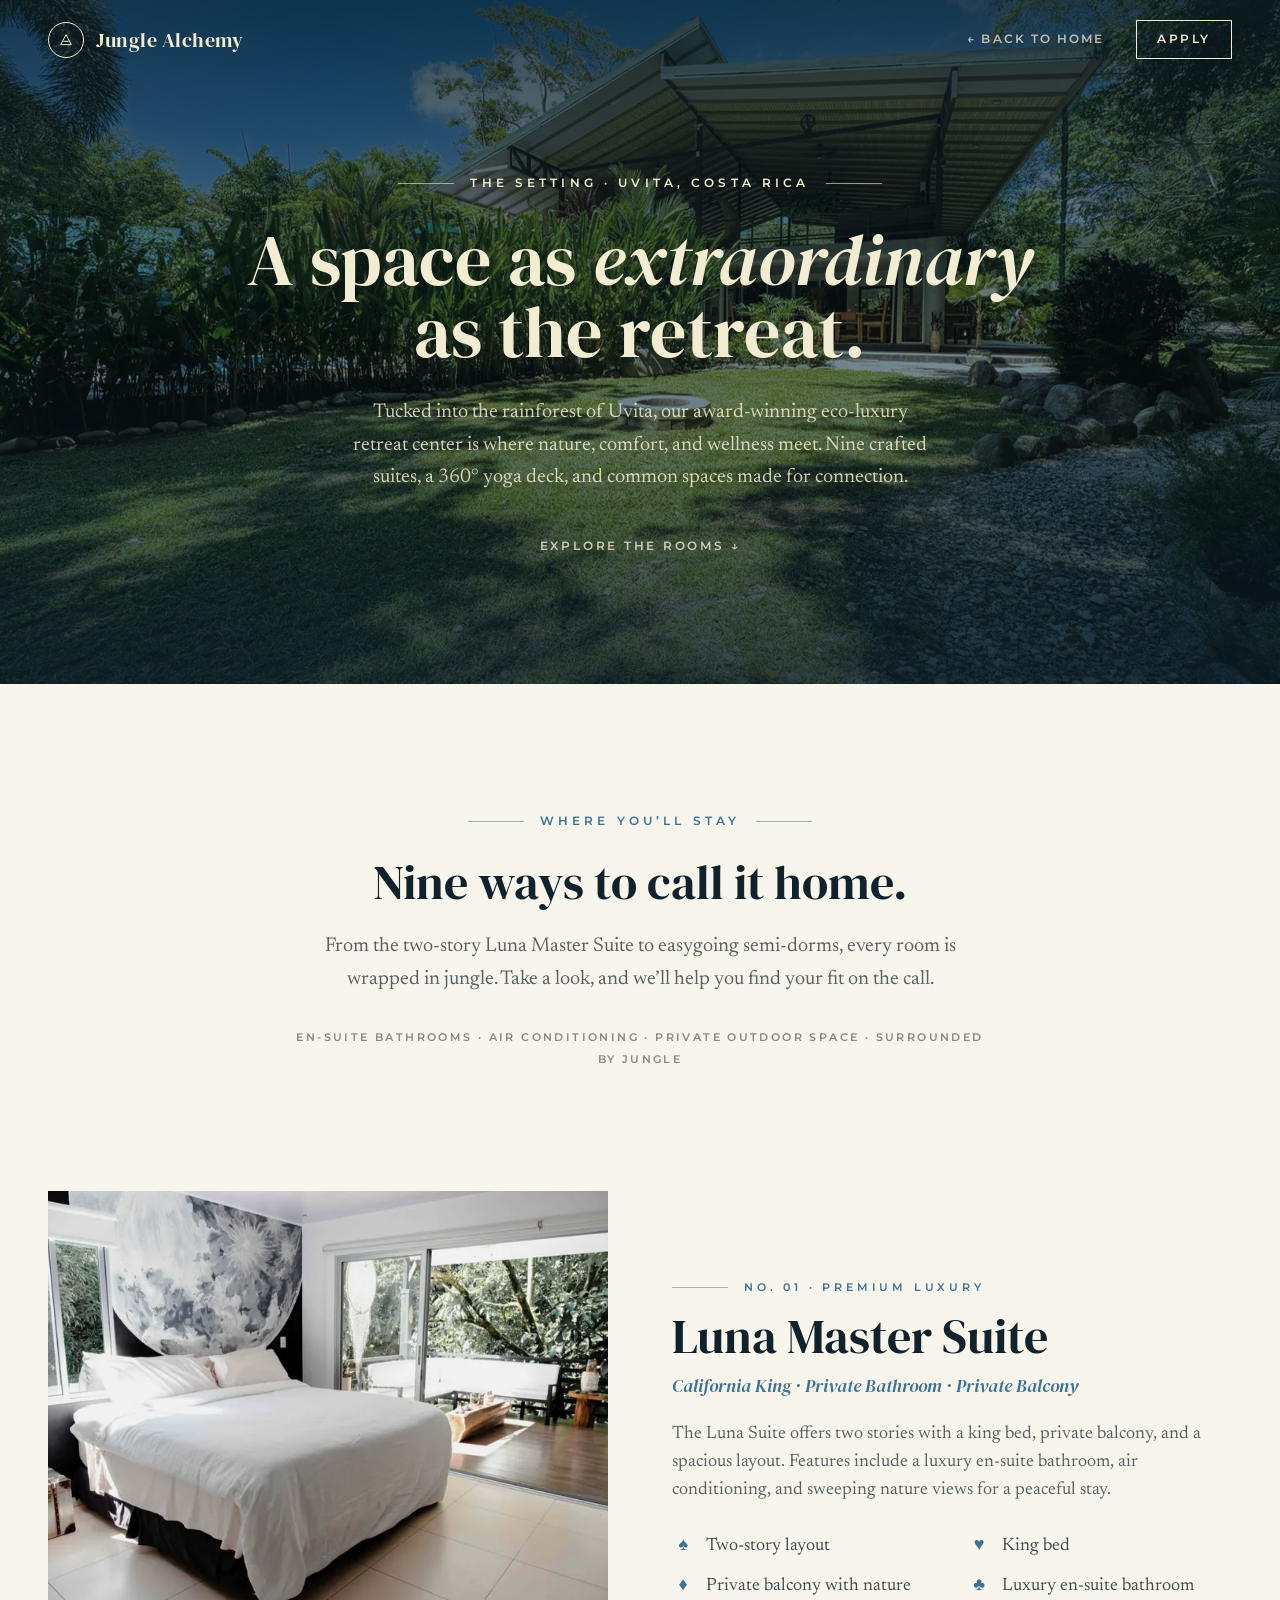
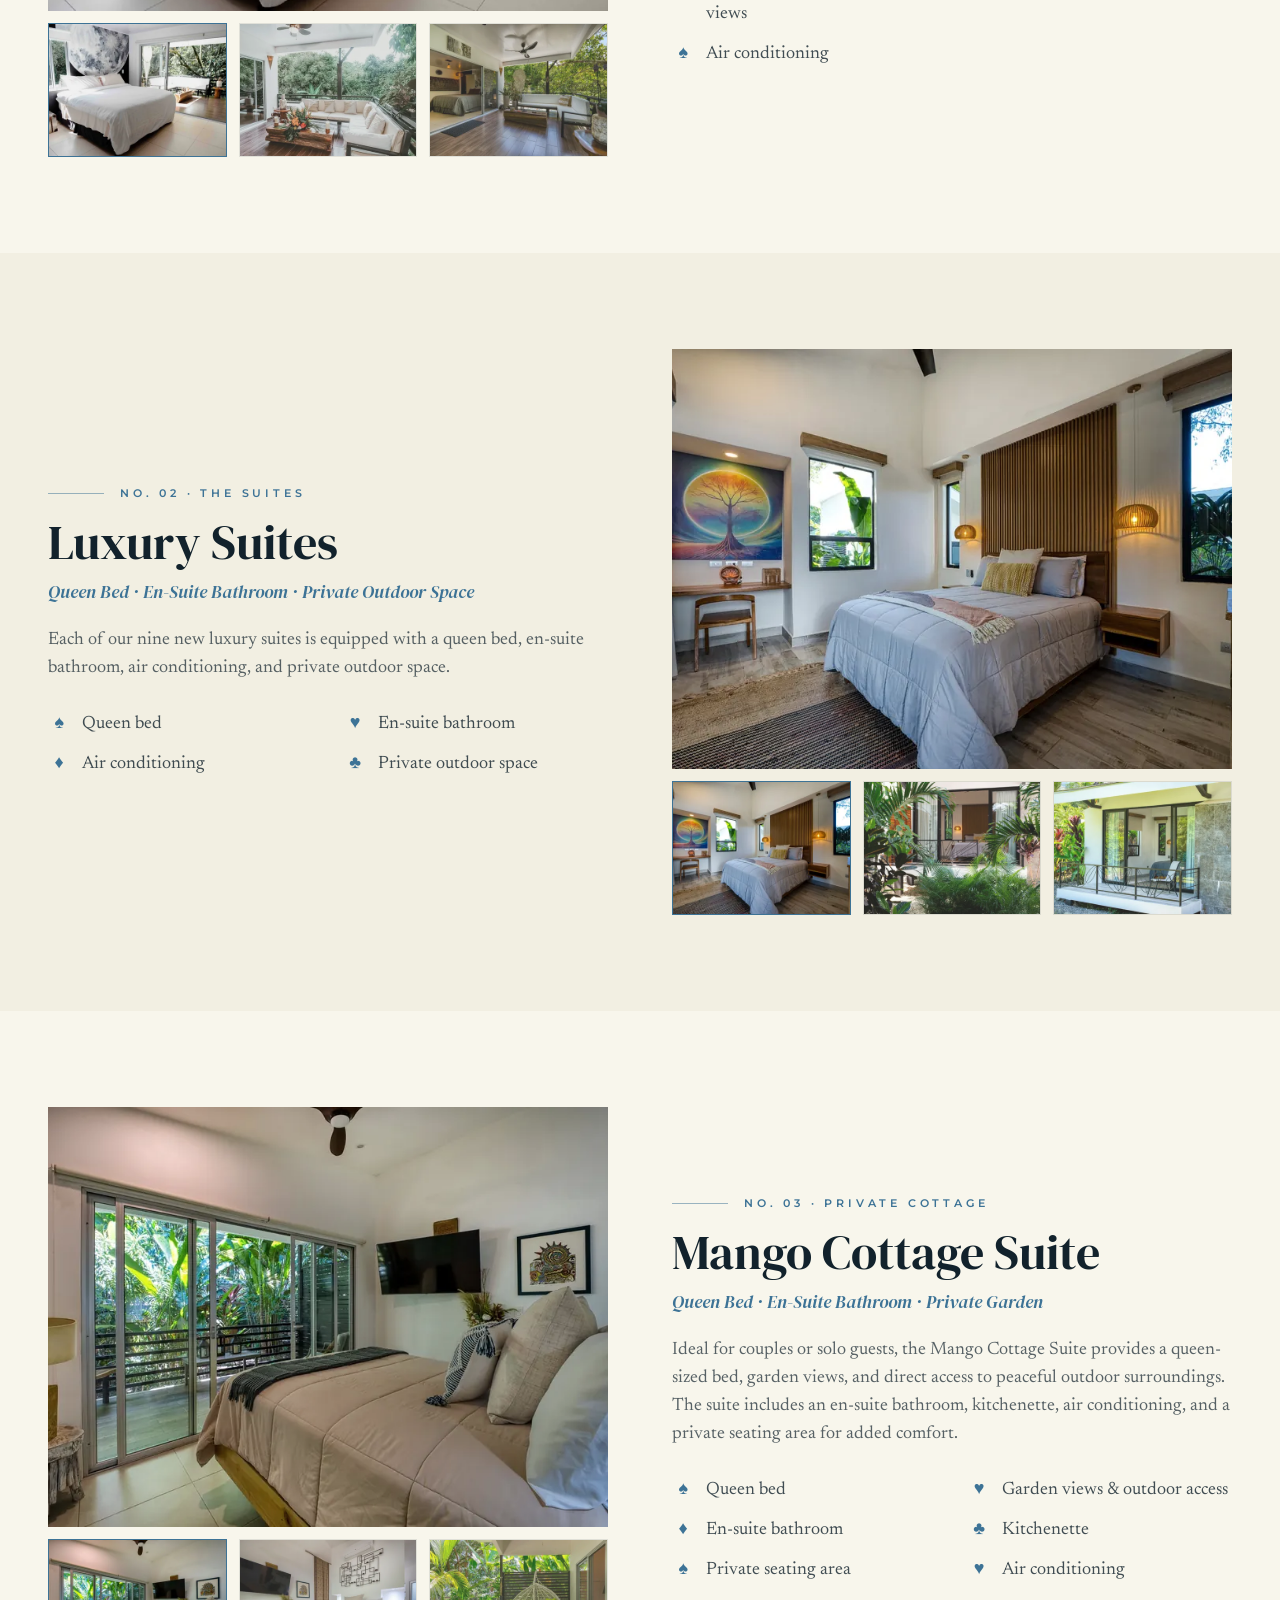
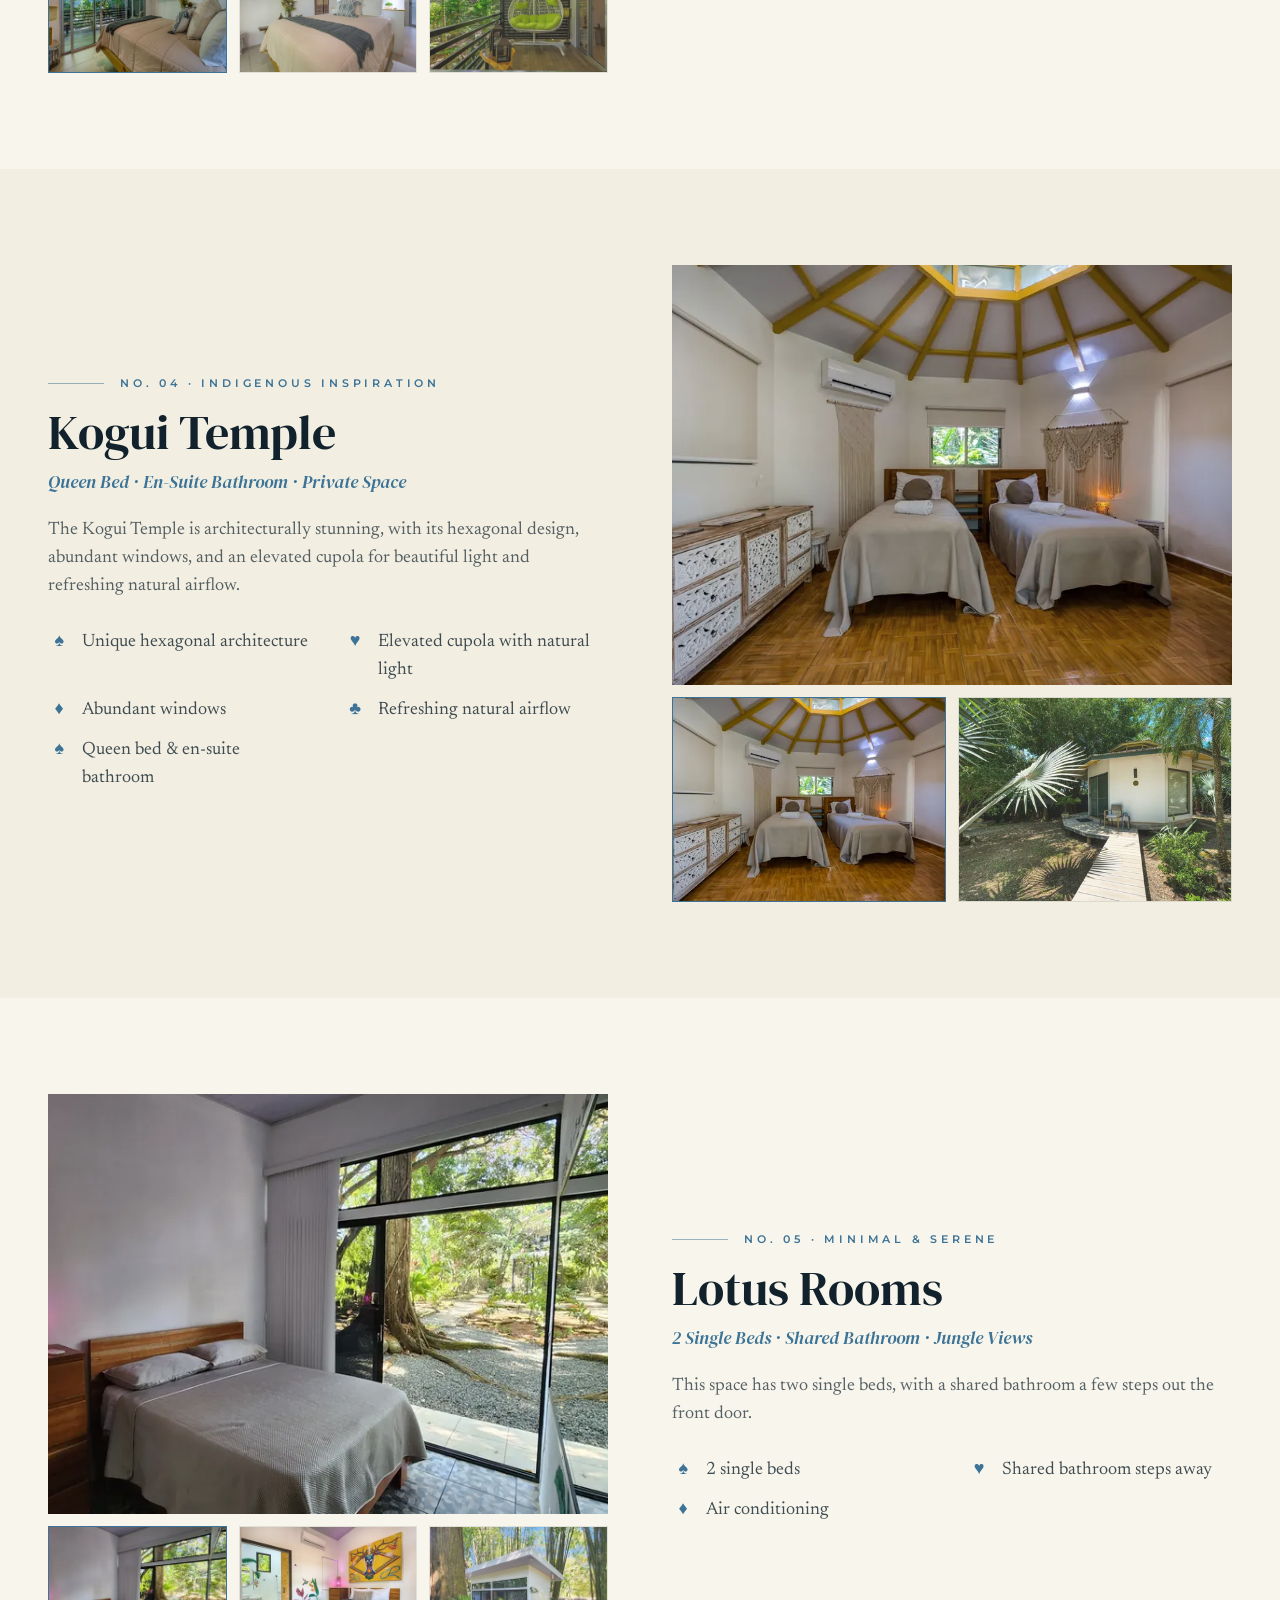
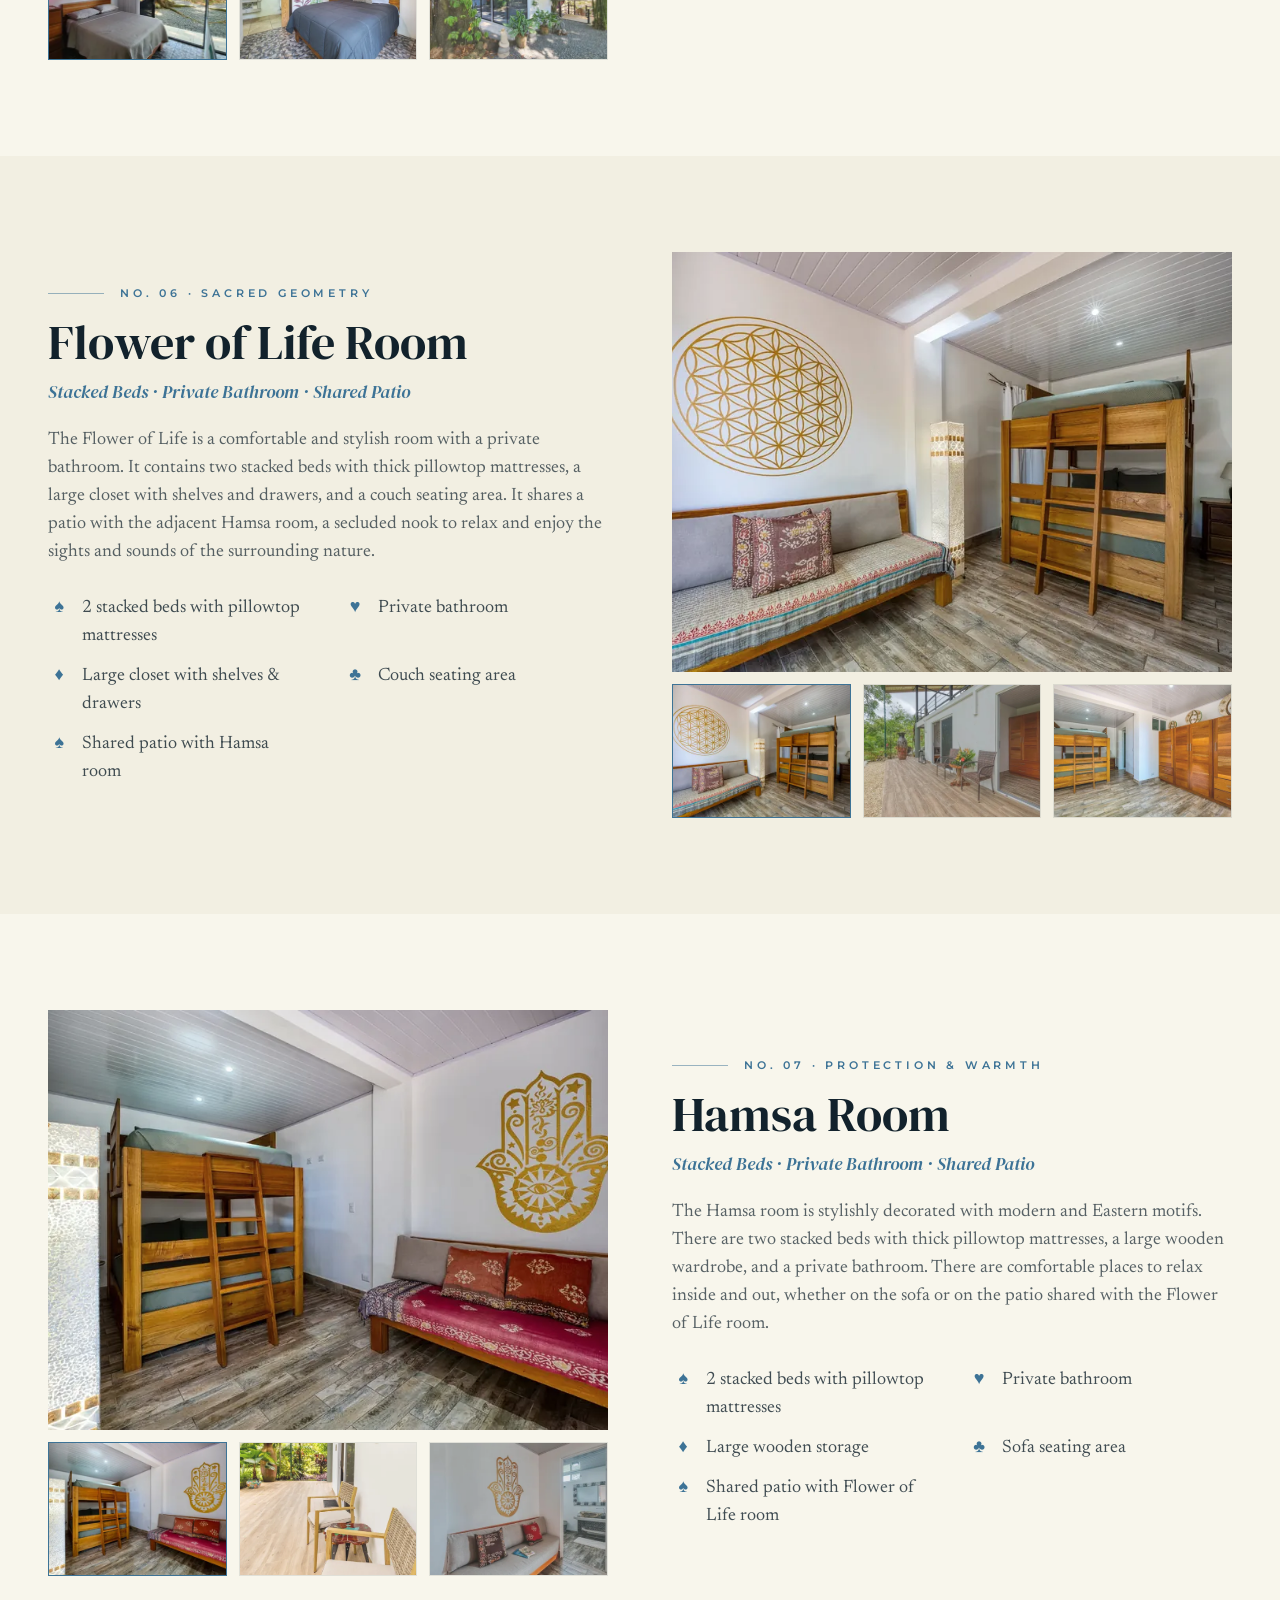
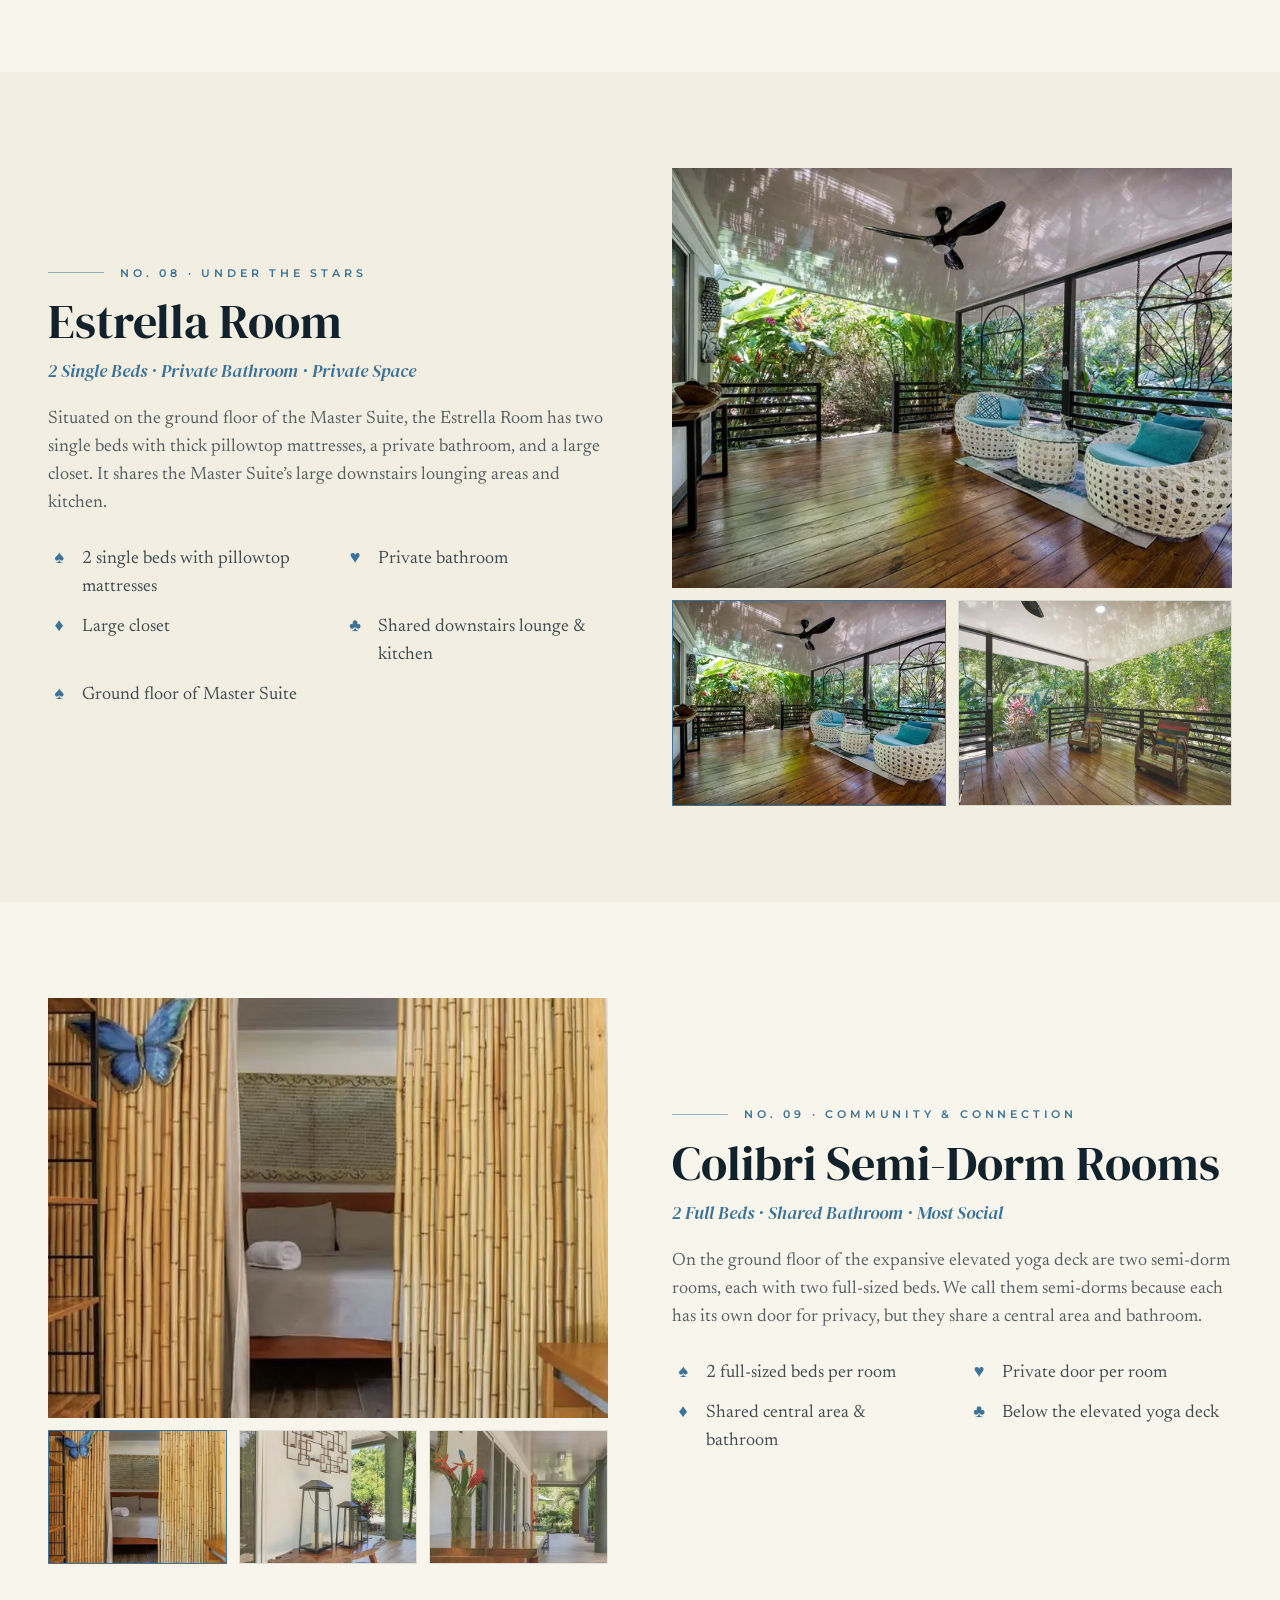
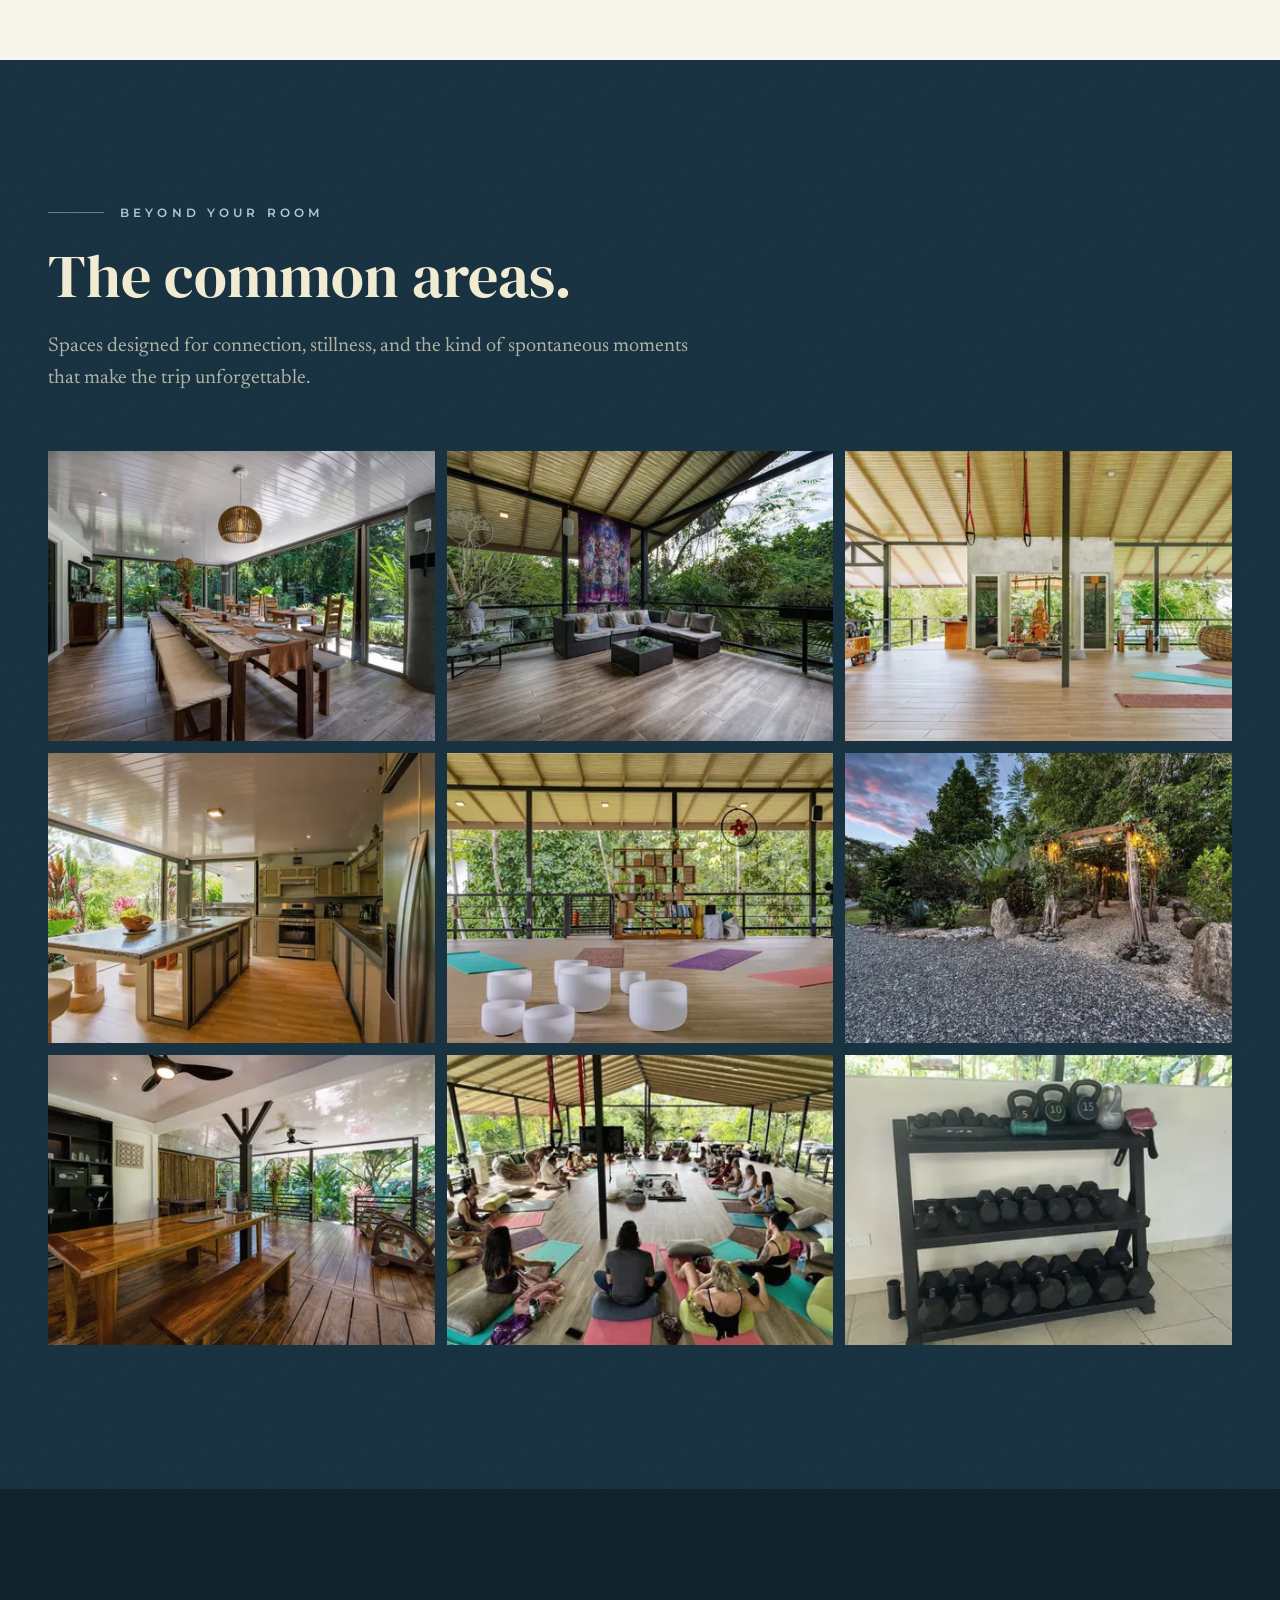
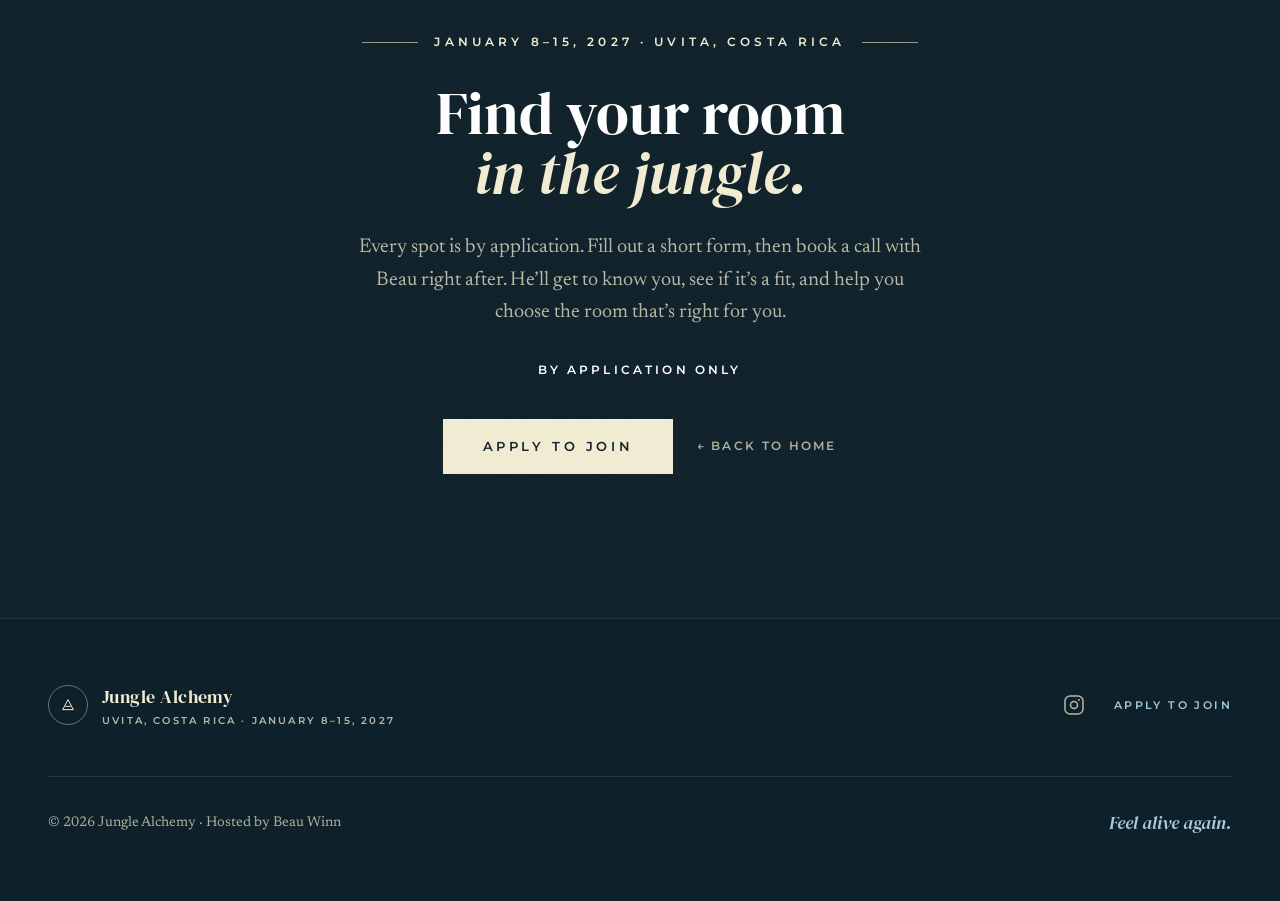
==== rooms.html @ 6dd6ba4b "Favicon: round with transparent surround; add SVG favicon Co-Authored-By: Claude Fable 5 <noreply@an" ====
<!DOCTYPE html>
<html lang="en">
<head>
  <meta charset="UTF-8" />
  <meta name="viewport" content="width=device-width, initial-scale=1.0" />
  <title>The Venue &amp; Rooms | Jungle Alchemy | Uvita, Costa Rica</title>
  <meta name="description" content="Nine eco-luxury suites and beautiful common spaces at Jungle Alchemy's private retreat center in Uvita, Costa Rica. Find your home in the jungle." />

  <!-- Social / link previews (iMessage, WhatsApp, Slack, X, Facebook) -->
  <meta property="og:type" content="website" />
  <meta property="og:site_name" content="Jungle Alchemy" />
  <meta property="og:title" content="The Rooms · Jungle Alchemy" />
  <meta property="og:description" content="Nine eco-luxury suites and beautiful common spaces at our private retreat center in Uvita, Costa Rica." />
  <meta property="og:url" content="https://junglealchemyretreats.com/rooms.html" />
  <meta property="og:image" content="https://junglealchemyretreats.com/images/og-card.jpg" />
  <meta property="og:image:width" content="1200" />
  <meta property="og:image:height" content="630" />
  <meta property="og:image:alt" content="Jungle Alchemy: Costa Rica Retreat for poker players and entrepreneurs in Uvita, Costa Rica" />
  <meta name="twitter:card" content="summary_large_image" />
  <meta name="twitter:title" content="The Rooms · Jungle Alchemy" />
  <meta name="twitter:description" content="Nine eco-luxury suites and beautiful common spaces at our private retreat center in Uvita, Costa Rica." />
  <meta name="twitter:image" content="https://junglealchemyretreats.com/images/og-card.jpg" />

  <link rel="preload" as="image" imagesrcset="images/opt/home-5-640.webp 640w, images/opt/home-5-960.webp 960w, images/opt/home-5-1280.webp 1280w" imagesizes="100vw" fetchpriority="high" />
  <!-- Favicons -->
  <link rel="icon" href="/favicon.ico" sizes="any" />
  <link rel="icon" type="image/svg+xml" href="/favicon.svg" />
  <link rel="icon" type="image/png" sizes="32x32" href="/favicon-32x32.png" />
  <link rel="icon" type="image/png" sizes="16x16" href="/favicon-16x16.png" />
  <link rel="apple-touch-icon" href="/apple-touch-icon.png" />

  <!-- FONTS — DM Serif Display + Newsreader + Montserrat -->
  <link rel="preconnect" href="https://fonts.googleapis.com" />
  <link rel="preconnect" href="https://fonts.gstatic.com" crossorigin />
  <link href="https://fonts.googleapis.com/css2?family=DM+Serif+Display:ital@0;1&family=Montserrat:wght@600&family=Newsreader:ital,wght@0,400;1,400&display=swap" rel="preload" as="style" onload="this.onload=null;this.rel='stylesheet'" />
  <noscript><link href="https://fonts.googleapis.com/css2?family=DM+Serif+Display:ital@0;1&family=Montserrat:wght@600&family=Newsreader:ital,wght@0,400;1,400&display=swap" rel="stylesheet" /></noscript>

  <link rel="stylesheet" href="styles.css?v=20260816c" />

  <style>
    :root { scroll-behavior: smooth; }
    @media (prefers-reduced-motion: reduce) { :root { scroll-behavior: auto; } }
    body { background-color: #F8F6EC; color: #12222C; font-optical-sizing: auto; }

    .eyebrow { font-family: 'Montserrat', sans-serif; font-size: .76rem; font-weight: 600; text-transform: uppercase; letter-spacing: .34em; }
    .rule { display: inline-block; width: 3.5rem; height: 1px; vertical-align: middle; }
    .suit { flex: none; width: 1.4rem; text-align: center; font-family: 'Newsreader', Georgia, serif; line-height: inherit; }

    .btn-luxe { font-family: 'Montserrat', sans-serif; font-size: .8rem; font-weight: 600; text-transform: uppercase; letter-spacing: .28em; padding: 1.05rem 2.4rem; border: 1px solid; transition: background-color .35s ease, color .35s ease, border-color .35s ease; }
    .btn-cream { border-color: rgba(241,236,210,.85); color: #F1ECD2; }
    .btn-cream:hover { background-color: #F1ECD2; color: #12222C; }
    .btn-ink { border-color: rgba(18,34,44,.75); color: #12222C; }
    .btn-ink:hover { background-color: #12222C; color: #F8F6EC; }
    .btn-solid { background-color: #F1ECD2; border-color: #F1ECD2; color: #12222C; }
    .btn-solid:hover { background-color: transparent; color: #F1ECD2; }

    .grade img { filter: saturate(.88); }

    .reveal { opacity: 0; transform: translateY(18px); transition: opacity 1s ease, transform 1s ease; }
    .reveal.in { opacity: 1; transform: none; }
    @media (prefers-reduced-motion: reduce) { .reveal { opacity:1 !important; transform:none !important; transition:none; } }

    .grain::after { content:""; position:absolute; inset:0; pointer-events:none; opacity:.035; background-image:url("data:image/svg+xml,%3Csvg xmlns='http://www.w3.org/2000/svg' width='160' height='160'%3E%3Cfilter id='n'%3E%3CfeTurbulence type='fractalNoise' baseFrequency='0.8' numOctaves='3'/%3E%3C/filter%3E%3Crect width='100%25' height='100%25' filter='url(%23n)'/%3E%3C/svg%3E"); }

    /* Gallery thumbnails — hairline border, azure when active */
    .thumb { border: 1px solid rgba(18,34,44,.12); opacity: .85; transition: border-color .25s ease, opacity .25s ease; }
    .thumb.is-active { border-color: #3D7396; opacity: 1; }
    .thumb:hover { opacity: 1; }

    /* Small screens: tighter label tracking, shorter flanking rules */
    @media (max-width: 639px) { .eyebrow { letter-spacing: .24em; } .rule { width: 1.75rem; } .rule.sm-hide { display: none; } }

    /* Nav — cream over the hero, ink once scrolled */
    #nav { --nav-fg: #F1ECD2; --nav-fg-dim: rgba(241,236,210,.75); }
    #nav.scrolled { --nav-fg: #12222C; --nav-fg-dim: rgba(18,34,44,.72); background-color: rgba(248,246,236,.92); backdrop-filter: blur(10px); border-bottom: 1px solid rgba(18,34,44,.08); }
    .nav-fg { color: var(--nav-fg); }
    .nav-link { color: var(--nav-fg-dim); transition: color .25s ease; }
    .nav-link:hover { color: var(--nav-fg); }
    .nav-cta { border: 1px solid var(--nav-fg); color: var(--nav-fg); transition: background-color .3s ease, color .3s ease; }
    #nav:not(.scrolled) .nav-cta:hover { background-color: #F1ECD2; color: #12222C; }
    #nav.scrolled .nav-cta:hover { background-color: #12222C; color: #F8F6EC; }
  </style>
</head>

<body class="font-serif antialiased selection:bg-sky/50 selection:text-ink">

  <!-- ============================================================ NAV ============================================================ -->
  <header id="nav" class="fixed top-0 inset-x-0 z-50 transition-all duration-300">
    <nav class="mx-auto max-w-7xl px-5 sm:px-8 lg:px-12">
      <div class="flex items-center justify-between py-5">
        <a href="index.html" class="flex items-center gap-3 group" aria-label="Jungle Alchemy home">
          <span class="nav-fg grid place-items-center h-9 w-9 rounded-full border border-current">
            <svg class="h-4 w-4" viewBox="0 0 24 24" fill="none" stroke="currentColor" stroke-width="1.5"><path d="M12 4 L20 19 H4 Z"/><path d="M8 14 H16"/></svg>
          </span>
          <span class="nav-fg font-display text-xl tracking-wide">Jungle Alchemy</span>
        </a>

        <div class="flex items-center gap-6 sm:gap-8">
          <a href="index.html" class="nav-link eyebrow !tracking-[.18em] !text-[.72rem]">&larr; Back to Home</a>
          <a href="https://tally.so/r/aQJJN2" target="_blank" rel="noopener noreferrer" class="nav-cta hidden sm:inline-block eyebrow !tracking-[.22em] !text-[.72rem] px-5 py-2.5">
            Apply
          </a>
        </div>
      </div>
    </nav>
  </header>

  <main>

  <!-- ============================================================ HERO ============================================================ -->
  <section class="relative min-h-[76svh] flex items-center justify-center overflow-hidden bg-deep2 grade">
    <div class="absolute inset-0">
      <img fetchpriority="high" decoding="async" src="images/opt/home-5-960.jpg" srcset="images/opt/home-5-640.webp 640w, images/opt/home-5-960.webp 960w, images/opt/home-5-1280.webp 1280w" sizes="100vw" width="2000" height="1332" alt="The eco-luxury retreat center surrounded by jungle in Uvita, Costa Rica" class="h-full w-full object-cover" onerror="this.style.display='none'" />
    </div>
    <div class="absolute inset-0 bg-[#2A5A74] mix-blend-multiply opacity-45"></div>
    <div class="absolute inset-0 bg-gradient-to-b from-deep2/70 via-deep2/25 to-deep2/75"></div>

    <div class="relative z-10 mx-auto max-w-4xl px-5 sm:px-8 w-full pt-28 pb-16 text-center">
      <p class="reveal in flex items-center justify-center gap-4">
        <span class="rule bg-cream/60"></span>
        <span class="eyebrow text-cream">The Setting &middot; Uvita, Costa Rica</span>
        <span class="rule bg-cream/60"></span>
      </p>
      <h1 class="mt-8 font-display text-cream leading-[1.08] text-5xl sm:text-6xl lg:text-7xl drop-shadow-[0_2px_28px_rgba(14,32,41,.45)]">
        A space as <span class="italic">extraordinary</span><br class="hidden sm:block"/> as the retreat.
      </h1>
      <p class="mt-7 mx-auto max-w-xl text-xl leading-relaxed text-cream/85">
        Tucked into the rainforest of Uvita, our award-winning eco-luxury retreat center is where
        nature, comfort, and wellness meet. Nine crafted suites, a 360&deg; yoga deck, and common
        spaces made for connection.
      </p>
      <div class="mt-10">
        <a href="#rooms" class="eyebrow !tracking-[.24em] !text-[.72rem] text-cream/80 hover:text-cream transition-colors">Explore the Rooms &darr;</a>
      </div>
    </div>
  </section>

  <!-- ============================================================ INTRO ============================================================ -->
  <section id="rooms" class="relative bg-ivory pt-20 sm:pt-28 lg:pt-32 pb-6">
    <div class="mx-auto max-w-3xl px-5 sm:px-8 text-center">
      <p class="reveal flex items-center justify-center gap-4">
        <span class="rule bg-azure/50"></span>
        <span class="eyebrow text-azure">Where You&rsquo;ll Stay</span>
        <span class="rule bg-azure/50"></span>
      </p>
      <h2 class="reveal mt-7 font-display text-4xl sm:text-5xl leading-[1.08]" style="transition-delay:.1s">Nine ways to call it home.</h2>
      <p class="reveal mt-6 text-xl text-ink/70 leading-relaxed" style="transition-delay:.2s">
        From the two-story Luna Master Suite to easygoing semi-dorms, every room is wrapped in jungle.
        Take a look, and we&rsquo;ll help you find your fit on the call.
      </p>
      <p class="reveal mt-8 eyebrow !text-[.68rem] !tracking-[.22em] text-ink/50 leading-loose" style="transition-delay:.3s">
        En-suite bathrooms &middot; Air conditioning &middot; Private outdoor space &middot; Surrounded by jungle
      </p>
    </div>
  </section>

  <!-- ============================================================ ROOMS ============================================================ -->

  <!-- 1 · LUNA MASTER SUITE — image left -->
  <section class="relative bg-ivory py-12 sm:py-16 lg:py-24">
    <div class="mx-auto max-w-7xl px-5 sm:px-8 lg:px-12 grid lg:grid-cols-2 gap-8 lg:gap-16 items-center">
      <div class="reveal" data-gallery>
        <div class="relative overflow-hidden bg-deep grade aspect-[4/3]">
          <img loading="lazy" decoding="async" data-main class="h-full w-full object-cover transition-opacity duration-300" src="images/opt/lm2-800.jpg" srcset="images/opt/lm2-480.webp 480w, images/opt/lm2-800.webp 800w, images/opt/lm2-1200.webp 1200w" sizes="(min-width: 1024px) 50vw, 100vw" width="2200" height="1466" alt="Luna Master Suite" />
        </div>
        <div class="mt-3 flex gap-3">
          <button class="thumb is-active flex-1 aspect-[4/3] overflow-hidden" data-src="images/opt/lm2-800.jpg" data-srcset="images/opt/lm2-480.webp 480w, images/opt/lm2-800.webp 800w, images/opt/lm2-1200.webp 1200w" aria-label="Photo 1"><img decoding="async" class="h-full w-full object-cover" src="images/opt/lm2-480.webp" width="2200" height="1466" alt="" loading="lazy" /></button>
          <button class="thumb flex-1 aspect-[4/3] overflow-hidden" data-src="images/opt/lm1-800.jpg" data-srcset="images/opt/lm1-480.webp 480w, images/opt/lm1-800.webp 800w, images/opt/lm1-1200.webp 1200w" aria-label="Photo 2"><img decoding="async" class="h-full w-full object-cover" src="images/opt/lm1-480.webp" width="2200" height="1466" alt="" loading="lazy" /></button>
          <button class="thumb flex-1 aspect-[4/3] overflow-hidden" data-src="images/opt/lm3-800.jpg" data-srcset="images/opt/lm3-480.webp 480w, images/opt/lm3-800.webp 800w, images/opt/lm3-1200.webp 1200w" aria-label="Photo 3"><img decoding="async" class="h-full w-full object-cover" src="images/opt/lm3-480.webp" width="2200" height="1466" alt="" loading="lazy" /></button>
        </div>
      </div>
      <div class="reveal">
        <p class="flex items-center gap-4"><span class="rule bg-azure/50"></span><span class="eyebrow !text-[.7rem] text-azure">No. 01 &middot; Premium Luxury</span></p>
        <h3 class="mt-4 font-display text-3xl sm:text-5xl leading-[1.05]">Luna Master Suite</h3>
        <p class="mt-3 font-display italic text-lg text-azure">California King &middot; Private Bathroom &middot; Private Balcony</p>
        <p class="mt-4 sm:mt-5 text-base sm:text-lg text-ink/70 leading-relaxed">The Luna Suite offers two stories with a king bed, private balcony, and a spacious layout. Features include a luxury en-suite bathroom, air conditioning, and sweeping nature views for a peaceful stay.</p>
        <ul class="mt-7 grid sm:grid-cols-2 gap-x-8 gap-y-3 text-ink/80 text-lg">
          <li class="flex items-baseline gap-3"><span class="suit text-azure">&#9824;</span>Two-story layout</li>
          <li class="flex items-baseline gap-3"><span class="suit text-azure">&#9829;</span>King bed</li>
          <li class="flex items-baseline gap-3"><span class="suit text-azure">&#9830;</span>Private balcony with nature views</li>
          <li class="flex items-baseline gap-3"><span class="suit text-azure">&#9827;</span>Luxury en-suite bathroom</li>
          <li class="flex items-baseline gap-3"><span class="suit text-azure">&#9824;</span>Air conditioning</li>
        </ul>
      </div>
    </div>
  </section>

  <!-- 2 · LUXURY SUITES — image right -->
  <section class="relative bg-sand/40 py-12 sm:py-16 lg:py-24">
    <div class="mx-auto max-w-7xl px-5 sm:px-8 lg:px-12 grid lg:grid-cols-2 gap-8 lg:gap-16 items-center">
      <div class="reveal order-2 lg:order-1">
        <p class="flex items-center gap-4"><span class="rule bg-azure/50"></span><span class="eyebrow !text-[.7rem] text-azure">No. 02 &middot; The Suites</span></p>
        <h3 class="mt-4 font-display text-3xl sm:text-5xl leading-[1.05]">Luxury Suites</h3>
        <p class="mt-3 font-display italic text-lg text-azure">Queen Bed &middot; En-Suite Bathroom &middot; Private Outdoor Space</p>
        <p class="mt-4 sm:mt-5 text-base sm:text-lg text-ink/70 leading-relaxed">Each of our nine new luxury suites is equipped with a queen bed, en-suite bathroom, air conditioning, and private outdoor space.</p>
        <ul class="mt-7 grid sm:grid-cols-2 gap-x-8 gap-y-3 text-ink/80 text-lg">
          <li class="flex items-baseline gap-3"><span class="suit text-azure">&#9824;</span>Queen bed</li>
          <li class="flex items-baseline gap-3"><span class="suit text-azure">&#9829;</span>En-suite bathroom</li>
          <li class="flex items-baseline gap-3"><span class="suit text-azure">&#9830;</span>Air conditioning</li>
          <li class="flex items-baseline gap-3"><span class="suit text-azure">&#9827;</span>Private outdoor space</li>
        </ul>
      </div>
      <div class="reveal order-1 lg:order-2" data-gallery>
        <div class="relative overflow-hidden bg-deep grade aspect-[4/3]">
          <img loading="lazy" decoding="async" data-main class="h-full w-full object-cover transition-opacity duration-300" src="images/opt/luxury-queen-suites-queen-bed-private-bathroom-deck-synergy-31-800.jpg" srcset="images/opt/luxury-queen-suites-queen-bed-private-bathroom-deck-synergy-31-480.webp 480w, images/opt/luxury-queen-suites-queen-bed-private-bathroom-deck-synergy-31-800.webp 800w, images/opt/luxury-queen-suites-queen-bed-private-bathroom-deck-synergy-31-1200.webp 1200w" sizes="(min-width: 1024px) 50vw, 100vw" width="2200" height="1466" alt="Luxury Suites" />
        </div>
        <div class="mt-3 flex gap-3">
          <button class="thumb is-active flex-1 aspect-[4/3] overflow-hidden" data-src="images/opt/luxury-queen-suites-queen-bed-private-bathroom-deck-synergy-31-800.jpg" data-srcset="images/opt/luxury-queen-suites-queen-bed-private-bathroom-deck-synergy-31-480.webp 480w, images/opt/luxury-queen-suites-queen-bed-private-bathroom-deck-synergy-31-800.webp 800w, images/opt/luxury-queen-suites-queen-bed-private-bathroom-deck-synergy-31-1200.webp 1200w" aria-label="Photo 1"><img decoding="async" class="h-full w-full object-cover" src="images/opt/luxury-queen-suites-queen-bed-private-bathroom-deck-synergy-31-480.webp" width="2200" height="1466" alt="" loading="lazy" /></button>
          <button class="thumb flex-1 aspect-[4/3] overflow-hidden" data-src="images/opt/the-village-surrounded-by-9-luxury-queen-suites-18-800.jpg" data-srcset="images/opt/the-village-surrounded-by-9-luxury-queen-suites-18-480.webp 480w, images/opt/the-village-surrounded-by-9-luxury-queen-suites-18-800.webp 800w, images/opt/the-village-surrounded-by-9-luxury-queen-suites-18-1200.webp 1200w" aria-label="Photo 2"><img decoding="async" class="h-full w-full object-cover" src="images/opt/the-village-surrounded-by-9-luxury-queen-suites-18-480.webp" width="2200" height="1466" alt="" loading="lazy" /></button>
          <button class="thumb flex-1 aspect-[4/3] overflow-hidden" data-src="images/opt/4-800.jpg" data-srcset="images/opt/4-480.webp 480w, images/opt/4-800.webp 800w, images/opt/4-1200.webp 1200w" aria-label="Photo 3"><img decoding="async" class="h-full w-full object-cover" src="images/opt/4-480.webp" width="2200" height="1466" alt="" loading="lazy" /></button>
        </div>
      </div>
    </div>
  </section>

  <!-- 3 · MANGO COTTAGE SUITE — image left -->
  <section class="relative bg-ivory py-12 sm:py-16 lg:py-24">
    <div class="mx-auto max-w-7xl px-5 sm:px-8 lg:px-12 grid lg:grid-cols-2 gap-8 lg:gap-16 items-center">
      <div class="reveal" data-gallery>
        <div class="relative overflow-hidden bg-deep grade aspect-[4/3]">
          <img loading="lazy" decoding="async" data-main class="h-full w-full object-cover transition-opacity duration-300" src="images/opt/mango-1-800.jpg" srcset="images/opt/mango-1-480.webp 480w, images/opt/mango-1-800.webp 800w, images/opt/mango-1-1200.webp 1200w" sizes="(min-width: 1024px) 50vw, 100vw" width="2200" height="1466" alt="Mango Cottage Suite" />
        </div>
        <div class="mt-3 flex gap-3">
          <button class="thumb is-active flex-1 aspect-[4/3] overflow-hidden" data-src="images/opt/mango-1-800.jpg" data-srcset="images/opt/mango-1-480.webp 480w, images/opt/mango-1-800.webp 800w, images/opt/mango-1-1200.webp 1200w" aria-label="Photo 1"><img decoding="async" class="h-full w-full object-cover" src="images/opt/mango-1-480.webp" width="2200" height="1466" alt="" loading="lazy" /></button>
          <button class="thumb flex-1 aspect-[4/3] overflow-hidden" data-src="images/opt/mango-2-800.jpg" data-srcset="images/opt/mango-2-480.webp 480w, images/opt/mango-2-800.webp 800w, images/opt/mango-2-1200.webp 1200w" aria-label="Photo 2"><img decoding="async" class="h-full w-full object-cover" src="images/opt/mango-2-480.webp" width="2200" height="1466" alt="" loading="lazy" /></button>
          <button class="thumb flex-1 aspect-[4/3] overflow-hidden" data-src="images/opt/mango-3-800.jpg" data-srcset="images/opt/mango-3-480.webp 480w, images/opt/mango-3-800.webp 800w, images/opt/mango-3-1200.webp 1200w" aria-label="Photo 3"><img decoding="async" class="h-full w-full object-cover" src="images/opt/mango-3-480.webp" width="2200" height="1467" alt="" loading="lazy" /></button>
        </div>
      </div>
      <div class="reveal">
        <p class="flex items-center gap-4"><span class="rule bg-azure/50"></span><span class="eyebrow !text-[.7rem] text-azure">No. 03 &middot; Private Cottage</span></p>
        <h3 class="mt-4 font-display text-3xl sm:text-5xl leading-[1.05]">Mango Cottage Suite</h3>
        <p class="mt-3 font-display italic text-lg text-azure">Queen Bed &middot; En-Suite Bathroom &middot; Private Garden</p>
        <p class="mt-4 sm:mt-5 text-base sm:text-lg text-ink/70 leading-relaxed">Ideal for couples or solo guests, the Mango Cottage Suite provides a queen-sized bed, garden views, and direct access to peaceful outdoor surroundings. The suite includes an en-suite bathroom, kitchenette, air conditioning, and a private seating area for added comfort.</p>
        <ul class="mt-7 grid sm:grid-cols-2 gap-x-8 gap-y-3 text-ink/80 text-lg">
          <li class="flex items-baseline gap-3"><span class="suit text-azure">&#9824;</span>Queen bed</li>
          <li class="flex items-baseline gap-3"><span class="suit text-azure">&#9829;</span>Garden views &amp; outdoor access</li>
          <li class="flex items-baseline gap-3"><span class="suit text-azure">&#9830;</span>En-suite bathroom</li>
          <li class="flex items-baseline gap-3"><span class="suit text-azure">&#9827;</span>Kitchenette</li>
          <li class="flex items-baseline gap-3"><span class="suit text-azure">&#9824;</span>Private seating area</li>
          <li class="flex items-baseline gap-3"><span class="suit text-azure">&#9829;</span>Air conditioning</li>
        </ul>
      </div>
    </div>
  </section>

  <!-- 4 · KOGUI TEMPLE — image right -->
  <section class="relative bg-sand/40 py-12 sm:py-16 lg:py-24">
    <div class="mx-auto max-w-7xl px-5 sm:px-8 lg:px-12 grid lg:grid-cols-2 gap-8 lg:gap-16 items-center">
      <div class="reveal order-2 lg:order-1">
        <p class="flex items-center gap-4"><span class="rule bg-azure/50"></span><span class="eyebrow !text-[.7rem] text-azure">No. 04 &middot; Indigenous Inspiration</span></p>
        <h3 class="mt-4 font-display text-3xl sm:text-5xl leading-[1.05]">Kogui Temple</h3>
        <p class="mt-3 font-display italic text-lg text-azure">Queen Bed &middot; En-Suite Bathroom &middot; Private Space</p>
        <p class="mt-4 sm:mt-5 text-base sm:text-lg text-ink/70 leading-relaxed">The Kogui Temple is architecturally stunning, with its hexagonal design, abundant windows, and an elevated cupola for beautiful light and refreshing natural airflow.</p>
        <ul class="mt-7 grid sm:grid-cols-2 gap-x-8 gap-y-3 text-ink/80 text-lg">
          <li class="flex items-baseline gap-3"><span class="suit text-azure">&#9824;</span>Unique hexagonal architecture</li>
          <li class="flex items-baseline gap-3"><span class="suit text-azure">&#9829;</span>Elevated cupola with natural light</li>
          <li class="flex items-baseline gap-3"><span class="suit text-azure">&#9830;</span>Abundant windows</li>
          <li class="flex items-baseline gap-3"><span class="suit text-azure">&#9827;</span>Refreshing natural airflow</li>
          <li class="flex items-baseline gap-3"><span class="suit text-azure">&#9824;</span>Queen bed &amp; en-suite bathroom</li>
        </ul>
      </div>
      <div class="reveal order-1 lg:order-2" data-gallery>
        <div class="relative overflow-hidden bg-deep grade aspect-[4/3]">
          <img loading="lazy" decoding="async" data-main class="h-full w-full object-cover transition-opacity duration-300" src="images/opt/kogui-temple-synergy-1-800.jpg" srcset="images/opt/kogui-temple-synergy-1-480.webp 480w, images/opt/kogui-temple-synergy-1-800.webp 800w, images/opt/kogui-temple-synergy-1-1200.webp 1200w" sizes="(min-width: 1024px) 50vw, 100vw" width="2200" height="1466" alt="Kogui Temple" />
        </div>
        <div class="mt-3 flex gap-3">
          <button class="thumb is-active flex-1 aspect-[4/3] overflow-hidden" data-src="images/opt/kogui-temple-synergy-1-800.jpg" data-srcset="images/opt/kogui-temple-synergy-1-480.webp 480w, images/opt/kogui-temple-synergy-1-800.webp 800w, images/opt/kogui-temple-synergy-1-1200.webp 1200w" aria-label="Photo 1"><img decoding="async" class="h-full w-full object-cover" src="images/opt/kogui-temple-synergy-1-480.webp" width="2200" height="1466" alt="" loading="lazy" /></button>
          <button class="thumb flex-1 aspect-[4/3] overflow-hidden" data-src="images/opt/kogui-temple-synergy-3-800.jpg" data-srcset="images/opt/kogui-temple-synergy-3-480.webp 480w, images/opt/kogui-temple-synergy-3-800.webp 800w, images/opt/kogui-temple-synergy-3-1200.webp 1200w" aria-label="Photo 2"><img decoding="async" class="h-full w-full object-cover" src="images/opt/kogui-temple-synergy-3-480.webp" width="2000" height="1332" alt="" loading="lazy" /></button>
        </div>
      </div>
    </div>
  </section>

  <!-- 5 · LOTUS ROOMS — image left -->
  <section class="relative bg-ivory py-12 sm:py-16 lg:py-24">
    <div class="mx-auto max-w-7xl px-5 sm:px-8 lg:px-12 grid lg:grid-cols-2 gap-8 lg:gap-16 items-center">
      <div class="reveal" data-gallery>
        <div class="relative overflow-hidden bg-deep grade aspect-[4/3]">
          <img loading="lazy" decoding="async" data-main class="h-full w-full object-cover transition-opacity duration-300" src="images/opt/lotus-1-800.jpg" srcset="images/opt/lotus-1-480.webp 480w, images/opt/lotus-1-800.webp 800w, images/opt/lotus-1-1200.webp 1200w" sizes="(min-width: 1024px) 50vw, 100vw" width="2200" height="1238" alt="Lotus Room" />
        </div>
        <div class="mt-3 flex gap-3">
          <button class="thumb is-active flex-1 aspect-[4/3] overflow-hidden" data-src="images/opt/lotus-1-800.jpg" data-srcset="images/opt/lotus-1-480.webp 480w, images/opt/lotus-1-800.webp 800w, images/opt/lotus-1-1200.webp 1200w" aria-label="Photo 1"><img decoding="async" class="h-full w-full object-cover" src="images/opt/lotus-1-480.webp" width="2200" height="1238" alt="" loading="lazy" /></button>
          <button class="thumb flex-1 aspect-[4/3] overflow-hidden" data-src="images/opt/lotus-2-800.jpg" data-srcset="images/opt/lotus-2-480.webp 480w, images/opt/lotus-2-800.webp 800w, images/opt/lotus-2-1200.webp 1200w" aria-label="Photo 2"><img decoding="async" class="h-full w-full object-cover" src="images/opt/lotus-2-480.webp" width="2200" height="1466" alt="" loading="lazy" /></button>
          <button class="thumb flex-1 aspect-[4/3] overflow-hidden" data-src="images/opt/lotus-3-800.jpg" data-srcset="images/opt/lotus-3-480.webp 480w, images/opt/lotus-3-800.webp 800w, images/opt/lotus-3-1200.webp 1200w" aria-label="Photo 3"><img decoding="async" class="h-full w-full object-cover" src="images/opt/lotus-3-480.webp" width="2200" height="1238" alt="" loading="lazy" /></button>
        </div>
      </div>
      <div class="reveal">
        <p class="flex items-center gap-4"><span class="rule bg-azure/50"></span><span class="eyebrow !text-[.7rem] text-azure">No. 05 &middot; Minimal &amp; Serene</span></p>
        <h3 class="mt-4 font-display text-3xl sm:text-5xl leading-[1.05]">Lotus Rooms</h3>
        <p class="mt-3 font-display italic text-lg text-azure">2 Single Beds &middot; Shared Bathroom &middot; Jungle Views</p>
        <p class="mt-4 sm:mt-5 text-base sm:text-lg text-ink/70 leading-relaxed">This space has two single beds, with a shared bathroom a few steps out the front door.</p>
        <ul class="mt-7 grid sm:grid-cols-2 gap-x-8 gap-y-3 text-ink/80 text-lg">
          <li class="flex items-baseline gap-3"><span class="suit text-azure">&#9824;</span>2 single beds</li>
          <li class="flex items-baseline gap-3"><span class="suit text-azure">&#9829;</span>Shared bathroom steps away</li>
          <li class="flex items-baseline gap-3"><span class="suit text-azure">&#9830;</span>Air conditioning</li>
        </ul>
      </div>
    </div>
  </section>

  <!-- 6 · FLOWER OF LIFE ROOM — image right -->
  <section class="relative bg-sand/40 py-12 sm:py-16 lg:py-24">
    <div class="mx-auto max-w-7xl px-5 sm:px-8 lg:px-12 grid lg:grid-cols-2 gap-8 lg:gap-16 items-center">
      <div class="reveal order-2 lg:order-1">
        <p class="flex items-center gap-4"><span class="rule bg-azure/50"></span><span class="eyebrow !text-[.7rem] text-azure">No. 06 &middot; Sacred Geometry</span></p>
        <h3 class="mt-4 font-display text-3xl sm:text-5xl leading-[1.05]">Flower of Life Room</h3>
        <p class="mt-3 font-display italic text-lg text-azure">Stacked Beds &middot; Private Bathroom &middot; Shared Patio</p>
        <p class="mt-4 sm:mt-5 text-base sm:text-lg text-ink/70 leading-relaxed">The Flower of Life is a comfortable and stylish room with a private bathroom. It contains two stacked beds with thick pillowtop mattresses, a large closet with shelves and drawers, and a couch seating area. It shares a patio with the adjacent Hamsa room, a secluded nook to relax and enjoy the sights and sounds of the surrounding nature.</p>
        <ul class="mt-7 grid sm:grid-cols-2 gap-x-8 gap-y-3 text-ink/80 text-lg">
          <li class="flex items-baseline gap-3"><span class="suit text-azure">&#9824;</span>2 stacked beds with pillowtop mattresses</li>
          <li class="flex items-baseline gap-3"><span class="suit text-azure">&#9829;</span>Private bathroom</li>
          <li class="flex items-baseline gap-3"><span class="suit text-azure">&#9830;</span>Large closet with shelves &amp; drawers</li>
          <li class="flex items-baseline gap-3"><span class="suit text-azure">&#9827;</span>Couch seating area</li>
          <li class="flex items-baseline gap-3"><span class="suit text-azure">&#9824;</span>Shared patio with Hamsa room</li>
        </ul>
      </div>
      <div class="reveal order-1 lg:order-2" data-gallery>
        <div class="relative overflow-hidden bg-deep grade aspect-[4/3]">
          <img loading="lazy" decoding="async" data-main class="h-full w-full object-cover transition-opacity duration-300" src="images/opt/flower-1-800.jpg" srcset="images/opt/flower-1-480.webp 480w, images/opt/flower-1-800.webp 800w, images/opt/flower-1-1200.webp 1200w" sizes="(min-width: 1024px) 50vw, 100vw" width="2200" height="1466" alt="Flower of Life Room" />
        </div>
        <div class="mt-3 flex gap-3">
          <button class="thumb is-active flex-1 aspect-[4/3] overflow-hidden" data-src="images/opt/flower-1-800.jpg" data-srcset="images/opt/flower-1-480.webp 480w, images/opt/flower-1-800.webp 800w, images/opt/flower-1-1200.webp 1200w" aria-label="Photo 1"><img decoding="async" class="h-full w-full object-cover" src="images/opt/flower-1-480.webp" width="2200" height="1466" alt="" loading="lazy" /></button>
          <button class="thumb flex-1 aspect-[4/3] overflow-hidden" data-src="images/opt/flower-2-800.jpg" data-srcset="images/opt/flower-2-480.webp 480w, images/opt/flower-2-800.webp 800w, images/opt/flower-2-1200.webp 1200w" aria-label="Photo 2"><img decoding="async" class="h-full w-full object-cover" src="images/opt/flower-2-480.webp" width="2200" height="1466" alt="" loading="lazy" /></button>
          <button class="thumb flex-1 aspect-[4/3] overflow-hidden" data-src="images/opt/flower-3-800.jpg" data-srcset="images/opt/flower-3-480.webp 480w, images/opt/flower-3-800.webp 800w, images/opt/flower-3-1200.webp 1200w" aria-label="Photo 3"><img decoding="async" class="h-full w-full object-cover" src="images/opt/flower-3-480.webp" width="2200" height="1466" alt="" loading="lazy" /></button>
        </div>
      </div>
    </div>
  </section>

  <!-- 7 · HAMSA ROOM — image left -->
  <section class="relative bg-ivory py-12 sm:py-16 lg:py-24">
    <div class="mx-auto max-w-7xl px-5 sm:px-8 lg:px-12 grid lg:grid-cols-2 gap-8 lg:gap-16 items-center">
      <div class="reveal" data-gallery>
        <div class="relative overflow-hidden bg-deep grade aspect-[4/3]">
          <img loading="lazy" decoding="async" data-main class="h-full w-full object-cover transition-opacity duration-300" src="images/opt/hamsa-1-and-flower-of-life-2-rooms-each-with-2-full-size-bunk-bed-private-bathrooms-synergy-2-800.jpg" srcset="images/opt/hamsa-1-and-flower-of-life-2-rooms-each-with-2-full-size-bunk-bed-private-bathrooms-synergy-2-480.webp 480w, images/opt/hamsa-1-and-flower-of-life-2-rooms-each-with-2-full-size-bunk-bed-private-bathrooms-synergy-2-800.webp 800w, images/opt/hamsa-1-and-flower-of-life-2-rooms-each-with-2-full-size-bunk-bed-private-bathrooms-synergy-2-1200.webp 1200w" sizes="(min-width: 1024px) 50vw, 100vw" width="2200" height="1466" alt="Hamsa Room" />
        </div>
        <div class="mt-3 flex gap-3">
          <button class="thumb is-active flex-1 aspect-[4/3] overflow-hidden" data-src="images/opt/hamsa-1-and-flower-of-life-2-rooms-each-with-2-full-size-bunk-bed-private-bathrooms-synergy-2-800.jpg" data-srcset="images/opt/hamsa-1-and-flower-of-life-2-rooms-each-with-2-full-size-bunk-bed-private-bathrooms-synergy-2-480.webp 480w, images/opt/hamsa-1-and-flower-of-life-2-rooms-each-with-2-full-size-bunk-bed-private-bathrooms-synergy-2-800.webp 800w, images/opt/hamsa-1-and-flower-of-life-2-rooms-each-with-2-full-size-bunk-bed-private-bathrooms-synergy-2-1200.webp 1200w" aria-label="Photo 1"><img decoding="async" class="h-full w-full object-cover" src="images/opt/hamsa-1-and-flower-of-life-2-rooms-each-with-2-full-size-bunk-bed-private-bathrooms-synergy-2-480.webp" width="2200" height="1466" alt="" loading="lazy" /></button>
          <button class="thumb flex-1 aspect-[4/3] overflow-hidden" data-src="images/opt/hamsa-2-800.jpg" data-srcset="images/opt/hamsa-2-480.webp 480w, images/opt/hamsa-2-800.webp 800w, images/opt/hamsa-2-1200.webp 1200w" aria-label="Photo 2"><img decoding="async" class="h-full w-full object-cover" src="images/opt/hamsa-2-480.webp" width="1467" height="2200" alt="" loading="lazy" /></button>
          <button class="thumb flex-1 aspect-[4/3] overflow-hidden" data-src="images/opt/hamsa-3-800.jpg" data-srcset="images/opt/hamsa-3-480.webp 480w, images/opt/hamsa-3-800.webp 800w, images/opt/hamsa-3-1200.webp 1200w" aria-label="Photo 3"><img decoding="async" class="h-full w-full object-cover" src="images/opt/hamsa-3-480.webp" width="2200" height="1466" alt="" loading="lazy" /></button>
        </div>
      </div>
      <div class="reveal">
        <p class="flex items-center gap-4"><span class="rule bg-azure/50"></span><span class="eyebrow !text-[.7rem] text-azure">No. 07 &middot; Protection &amp; Warmth</span></p>
        <h3 class="mt-4 font-display text-3xl sm:text-5xl leading-[1.05]">Hamsa Room</h3>
        <p class="mt-3 font-display italic text-lg text-azure">Stacked Beds &middot; Private Bathroom &middot; Shared Patio</p>
        <p class="mt-4 sm:mt-5 text-base sm:text-lg text-ink/70 leading-relaxed">The Hamsa room is stylishly decorated with modern and Eastern motifs. There are two stacked beds with thick pillowtop mattresses, a large wooden wardrobe, and a private bathroom. There are comfortable places to relax inside and out, whether on the sofa or on the patio shared with the Flower of Life room.</p>
        <ul class="mt-7 grid sm:grid-cols-2 gap-x-8 gap-y-3 text-ink/80 text-lg">
          <li class="flex items-baseline gap-3"><span class="suit text-azure">&#9824;</span>2 stacked beds with pillowtop mattresses</li>
          <li class="flex items-baseline gap-3"><span class="suit text-azure">&#9829;</span>Private bathroom</li>
          <li class="flex items-baseline gap-3"><span class="suit text-azure">&#9830;</span>Large wooden storage</li>
          <li class="flex items-baseline gap-3"><span class="suit text-azure">&#9827;</span>Sofa seating area</li>
          <li class="flex items-baseline gap-3"><span class="suit text-azure">&#9824;</span>Shared patio with Flower of Life room</li>
        </ul>
      </div>
    </div>
  </section>

  <!-- 8 · ESTRELLA ROOM — image right -->
  <section class="relative bg-sand/40 py-12 sm:py-16 lg:py-24">
    <div class="mx-auto max-w-7xl px-5 sm:px-8 lg:px-12 grid lg:grid-cols-2 gap-8 lg:gap-16 items-center">
      <div class="reveal order-2 lg:order-1">
        <p class="flex items-center gap-4"><span class="rule bg-azure/50"></span><span class="eyebrow !text-[.7rem] text-azure">No. 08 &middot; Under the Stars</span></p>
        <h3 class="mt-4 font-display text-3xl sm:text-5xl leading-[1.05]">Estrella Room</h3>
        <p class="mt-3 font-display italic text-lg text-azure">2 Single Beds &middot; Private Bathroom &middot; Private Space</p>
        <p class="mt-4 sm:mt-5 text-base sm:text-lg text-ink/70 leading-relaxed">Situated on the ground floor of the Master Suite, the Estrella Room has two single beds with thick pillowtop mattresses, a private bathroom, and a large closet. It shares the Master Suite&rsquo;s large downstairs lounging areas and kitchen.</p>
        <ul class="mt-7 grid sm:grid-cols-2 gap-x-8 gap-y-3 text-ink/80 text-lg">
          <li class="flex items-baseline gap-3"><span class="suit text-azure">&#9824;</span>2 single beds with pillowtop mattresses</li>
          <li class="flex items-baseline gap-3"><span class="suit text-azure">&#9829;</span>Private bathroom</li>
          <li class="flex items-baseline gap-3"><span class="suit text-azure">&#9830;</span>Large closet</li>
          <li class="flex items-baseline gap-3"><span class="suit text-azure">&#9827;</span>Shared downstairs lounge &amp; kitchen</li>
          <li class="flex items-baseline gap-3"><span class="suit text-azure">&#9824;</span>Ground floor of Master Suite</li>
        </ul>
      </div>
      <div class="reveal order-1 lg:order-2" data-gallery>
        <div class="relative overflow-hidden bg-deep grade aspect-[4/3]">
          <img loading="lazy" decoding="async" data-main class="h-full w-full object-cover transition-opacity duration-300" src="images/opt/estrella-2-single-beds-private-batheroom-synergy-7-800.jpg" srcset="images/opt/estrella-2-single-beds-private-batheroom-synergy-7-480.webp 480w, images/opt/estrella-2-single-beds-private-batheroom-synergy-7-800.webp 800w, images/opt/estrella-2-single-beds-private-batheroom-synergy-7-1200.webp 1200w" sizes="(min-width: 1024px) 50vw, 100vw" width="2200" height="1466" alt="Estrella Room" />
        </div>
        <div class="mt-3 flex gap-3">
          <button class="thumb is-active flex-1 aspect-[4/3] overflow-hidden" data-src="images/opt/estrella-2-single-beds-private-batheroom-synergy-7-800.jpg" data-srcset="images/opt/estrella-2-single-beds-private-batheroom-synergy-7-480.webp 480w, images/opt/estrella-2-single-beds-private-batheroom-synergy-7-800.webp 800w, images/opt/estrella-2-single-beds-private-batheroom-synergy-7-1200.webp 1200w" aria-label="Photo 1"><img decoding="async" class="h-full w-full object-cover" src="images/opt/estrella-2-single-beds-private-batheroom-synergy-7-480.webp" width="2200" height="1466" alt="" loading="lazy" /></button>
          <button class="thumb flex-1 aspect-[4/3] overflow-hidden" data-src="images/opt/estrella-2-single-beds-private-batheroom-synergy-4-800.jpg" data-srcset="images/opt/estrella-2-single-beds-private-batheroom-synergy-4-480.webp 480w, images/opt/estrella-2-single-beds-private-batheroom-synergy-4-800.webp 800w, images/opt/estrella-2-single-beds-private-batheroom-synergy-4-1200.webp 1200w" aria-label="Photo 2"><img decoding="async" class="h-full w-full object-cover" src="images/opt/estrella-2-single-beds-private-batheroom-synergy-4-480.webp" width="2200" height="1466" alt="" loading="lazy" /></button>
        </div>
      </div>
    </div>
  </section>

  <!-- 9 · COLIBRI SEMI-DORM ROOMS — image left -->
  <section class="relative bg-ivory py-12 sm:py-16 lg:py-24">
    <div class="mx-auto max-w-7xl px-5 sm:px-8 lg:px-12 grid lg:grid-cols-2 gap-8 lg:gap-16 items-center">
      <div class="reveal" data-gallery>
        <div class="relative overflow-hidden bg-deep grade aspect-[4/3]">
          <img loading="lazy" decoding="async" data-main class="h-full w-full object-cover transition-opacity duration-300" src="images/opt/dorm1-800.jpg" srcset="images/opt/dorm1-480.webp 480w, images/opt/dorm1-800.webp 800w, images/opt/dorm1-1200.webp 1200w" sizes="(min-width: 1024px) 50vw, 100vw" width="1447" height="2000" alt="Colibri Semi-Dorm Room" />
        </div>
        <div class="mt-3 flex gap-3">
          <button class="thumb is-active flex-1 aspect-[4/3] overflow-hidden" data-src="images/opt/dorm1-800.jpg" data-srcset="images/opt/dorm1-480.webp 480w, images/opt/dorm1-800.webp 800w, images/opt/dorm1-1200.webp 1200w" aria-label="Photo 1"><img decoding="async" class="h-full w-full object-cover" src="images/opt/dorm1-480.webp" width="1447" height="2000" alt="" loading="lazy" /></button>
          <button class="thumb flex-1 aspect-[4/3] overflow-hidden" data-src="images/opt/dorm2-800.jpg" data-srcset="images/opt/dorm2-480.webp 480w, images/opt/dorm2-800.webp 800w, images/opt/dorm2-1200.webp 1200w" aria-label="Photo 2"><img decoding="async" class="h-full w-full object-cover" src="images/opt/dorm2-480.webp" width="1447" height="2000" alt="" loading="lazy" /></button>
          <button class="thumb flex-1 aspect-[4/3] overflow-hidden" data-src="images/opt/dorm3-800.jpg" data-srcset="images/opt/dorm3-480.webp 480w, images/opt/dorm3-800.webp 800w, images/opt/dorm3-1200.webp 1200w" aria-label="Photo 3"><img decoding="async" class="h-full w-full object-cover" src="images/opt/dorm3-480.webp" width="1447" height="2000" alt="" loading="lazy" /></button>
        </div>
      </div>
      <div class="reveal">
        <p class="flex items-center gap-4"><span class="rule bg-azure/50"></span><span class="eyebrow !text-[.7rem] text-azure">No. 09 &middot; Community &amp; Connection</span></p>
        <h3 class="mt-4 font-display text-3xl sm:text-5xl leading-[1.05]">Colibri Semi-Dorm Rooms</h3>
        <p class="mt-3 font-display italic text-lg text-azure">2 Full Beds &middot; Shared Bathroom &middot; Most Social</p>
        <p class="mt-4 sm:mt-5 text-base sm:text-lg text-ink/70 leading-relaxed">On the ground floor of the expansive elevated yoga deck are two semi-dorm rooms, each with two full-sized beds. We call them semi-dorms because each has its own door for privacy, but they share a central area and bathroom.</p>
        <ul class="mt-7 grid sm:grid-cols-2 gap-x-8 gap-y-3 text-ink/80 text-lg">
          <li class="flex items-baseline gap-3"><span class="suit text-azure">&#9824;</span>2 full-sized beds per room</li>
          <li class="flex items-baseline gap-3"><span class="suit text-azure">&#9829;</span>Private door per room</li>
          <li class="flex items-baseline gap-3"><span class="suit text-azure">&#9830;</span>Shared central area &amp; bathroom</li>
          <li class="flex items-baseline gap-3"><span class="suit text-azure">&#9827;</span>Below the elevated yoga deck</li>
        </ul>
      </div>
    </div>
  </section>

  <!-- ============================================================ COMMON AREAS ============================================================ -->
  <section class="relative bg-deep grain py-20 sm:py-28 lg:py-36 overflow-hidden">
    <div class="relative mx-auto max-w-7xl px-5 sm:px-8 lg:px-12">
      <div class="max-w-2xl">
        <p class="reveal flex items-center gap-4">
          <span class="rule bg-sky/50"></span>
          <span class="eyebrow text-sky">Beyond Your Room</span>
        </p>
        <h2 class="reveal mt-6 font-display text-4xl sm:text-6xl text-cream leading-[1.08]" style="transition-delay:.1s">The common areas.</h2>
        <p class="reveal mt-6 text-xl text-cream/70 leading-relaxed" style="transition-delay:.2s">
          Spaces designed for connection, stillness, and the kind of spontaneous moments that make the trip unforgettable.
        </p>
      </div>

      <div class="mt-14 grid grid-cols-2 lg:grid-cols-3 gap-3 grade">
        <figure class="reveal group relative aspect-[4/3] overflow-hidden"><img src="images/opt/common-1-800.jpg" srcset="images/opt/common-1-480.webp 480w, images/opt/common-1-800.webp 800w, images/opt/common-1-1200.webp 1200w" sizes="(min-width: 1024px) 33vw, 50vw" width="2200" height="1466" alt="Common area" class="h-full w-full object-cover transition-transform duration-[1.4s] ease-out group-hover:scale-[1.04]" loading="lazy" /></figure>
        <figure class="reveal group relative aspect-[4/3] overflow-hidden"><img src="images/opt/common-2-800.jpg" srcset="images/opt/common-2-480.webp 480w, images/opt/common-2-800.webp 800w, images/opt/common-2-1200.webp 1200w" sizes="(min-width: 1024px) 33vw, 50vw" width="2200" height="1465" alt="Common area" class="h-full w-full object-cover transition-transform duration-[1.4s] ease-out group-hover:scale-[1.04]" loading="lazy" /></figure>
        <figure class="reveal group relative aspect-[4/3] overflow-hidden"><img src="images/opt/common-3-800.jpg" srcset="images/opt/common-3-480.webp 480w, images/opt/common-3-800.webp 800w, images/opt/common-3-1200.webp 1200w" sizes="(min-width: 1024px) 33vw, 50vw" width="2200" height="1467" alt="Common area" class="h-full w-full object-cover transition-transform duration-[1.4s] ease-out group-hover:scale-[1.04]" loading="lazy" /></figure>
        <figure class="reveal group relative aspect-[4/3] overflow-hidden"><img src="images/opt/common-4-800.jpg" srcset="images/opt/common-4-480.webp 480w, images/opt/common-4-800.webp 800w, images/opt/common-4-1200.webp 1200w" sizes="(min-width: 1024px) 33vw, 50vw" width="2200" height="1467" alt="Common area" class="h-full w-full object-cover transition-transform duration-[1.4s] ease-out group-hover:scale-[1.04]" loading="lazy" /></figure>
        <figure class="reveal group relative aspect-[4/3] overflow-hidden"><img src="images/opt/common-5-800.jpg" srcset="images/opt/common-5-480.webp 480w, images/opt/common-5-800.webp 800w, images/opt/common-5-1200.webp 1200w" sizes="(min-width: 1024px) 33vw, 50vw" width="2200" height="1467" alt="Common area" class="h-full w-full object-cover transition-transform duration-[1.4s] ease-out group-hover:scale-[1.04]" loading="lazy" /></figure>
        <figure class="reveal group relative aspect-[4/3] overflow-hidden"><img src="images/opt/common-6-800.jpg" srcset="images/opt/common-6-480.webp 480w, images/opt/common-6-800.webp 800w, images/opt/common-6-1200.webp 1200w" sizes="(min-width: 1024px) 33vw, 50vw" width="2200" height="1466" alt="Common area" class="h-full w-full object-cover transition-transform duration-[1.4s] ease-out group-hover:scale-[1.04]" loading="lazy" /></figure>
        <figure class="reveal group relative aspect-[4/3] overflow-hidden"><img src="images/opt/common-7-800.jpg" srcset="images/opt/common-7-480.webp 480w, images/opt/common-7-800.webp 800w, images/opt/common-7-1200.webp 1200w" sizes="(min-width: 1024px) 33vw, 50vw" width="2200" height="1466" alt="Common area" class="h-full w-full object-cover transition-transform duration-[1.4s] ease-out group-hover:scale-[1.04]" loading="lazy" /></figure>
        <figure class="reveal group relative aspect-[4/3] overflow-hidden"><img src="images/opt/common-8-800.jpg" srcset="images/opt/common-8-480.webp 480w, images/opt/common-8-800.webp 800w, images/opt/common-8-1200.webp 1200w" sizes="(min-width: 1024px) 33vw, 50vw" width="2200" height="1237" alt="Common area" class="h-full w-full object-cover transition-transform duration-[1.4s] ease-out group-hover:scale-[1.04]" loading="lazy" /></figure>
        <figure class="reveal group relative aspect-[4/3] overflow-hidden"><img src="images/opt/weights-synergy-800.jpg" srcset="images/opt/weights-synergy-480.webp 480w, images/opt/weights-synergy-800.webp 800w, images/opt/weights-synergy-1200.webp 1200w" sizes="(min-width: 1024px) 33vw, 50vw" width="2200" height="1237" alt="Fitness and weights area" class="h-full w-full object-cover transition-transform duration-[1.4s] ease-out group-hover:scale-[1.04]" loading="lazy" /></figure>
      </div>
    </div>
  </section>

  <!-- ============================================================ CTA ============================================================ -->
  <section class="relative bg-deep2 grain py-20 sm:py-28 lg:py-36 overflow-hidden">
    <div class="relative mx-auto max-w-3xl px-5 sm:px-8 text-center">
      <p class="reveal flex items-center justify-center gap-4">
        <span class="rule bg-cream/60"></span>
        <span class="eyebrow text-cream">January 8&ndash;15, 2027 &middot; Uvita, Costa Rica</span>
        <span class="rule bg-cream/60"></span>
      </p>
      <h2 class="reveal mt-8 font-display text-5xl sm:text-6xl text-white leading-[1.1]" style="transition-delay:.1s">
        Find your room<br/><span class="italic text-cream">in the jungle.</span>
      </h2>
      <p class="reveal mx-auto mt-7 max-w-xl text-cream/75 text-xl leading-relaxed" style="transition-delay:.2s">
        Every spot is by application. Fill out a short form, then book a call with Beau right after.
        He&rsquo;ll get to know you, see if it&rsquo;s a fit, and help you choose the room that&rsquo;s
        right for you.
      </p>
      <p class="reveal mt-8 eyebrow !tracking-[.26em] text-white" style="transition-delay:.25s">By Application Only</p>
      <div class="reveal mt-10 flex flex-col sm:flex-row items-center justify-center gap-6" style="transition-delay:.3s">
        <a href="https://tally.so/r/aQJJN2" target="_blank" rel="noopener noreferrer" class="btn-luxe btn-solid block w-full sm:inline-block sm:w-auto text-center">
          Apply to Join
        </a>
        <a href="index.html" class="eyebrow !tracking-[.2em] !text-[.72rem] text-cream/70 hover:text-cream transition-colors">&larr; Back to Home</a>
      </div>
    </div>
  </section>

  </main>

  <!-- ============================================================ FOOTER ============================================================ -->
  <footer class="bg-deep2 py-16 border-t border-cream/10">
    <div class="mx-auto max-w-7xl px-5 sm:px-8 lg:px-12">
      <div class="flex flex-col md:flex-row items-center justify-between gap-8">
        <a href="index.html" class="flex items-center gap-3.5">
          <span class="grid place-items-center h-10 w-10 rounded-full border border-cream/40 text-cream">
            <svg class="h-4 w-4" viewBox="0 0 24 24" fill="none" stroke="currentColor" stroke-width="1.5"><path d="M12 4 L20 19 H4 Z"/><path d="M8 14 H16"/></svg>
          </span>
          <div>
            <span class="block font-display text-cream text-lg tracking-wide">Jungle Alchemy</span>
            <span class="block mt-0.5 eyebrow !text-[.62rem] !tracking-[.22em] text-cream/75">Uvita, Costa Rica &middot; January 8&ndash;15, 2027</span>
          </div>
        </a>

        <div class="flex items-center gap-7 text-cream/75">
          <a href="https://instagram.com/thebeauwinn" target="_blank" rel="noopener noreferrer" aria-label="Beau on Instagram" class="hover:text-cream transition-colors">
            <svg class="h-6 w-6" viewBox="0 0 24 24" fill="none" stroke="currentColor" stroke-width="1.5"><rect x="3" y="3" width="18" height="18" rx="5"/><circle cx="12" cy="12" r="3.5"/><circle cx="17" cy="7" r="1" fill="currentColor" stroke="none"/></svg>
          </a>
          <a href="https://tally.so/r/aQJJN2" target="_blank" rel="noopener noreferrer" class="eyebrow !text-[.68rem] !tracking-[.22em] text-sky hover:text-cream transition-colors">Apply to Join</a>
        </div>
      </div>

      <div class="mt-10 sm:mt-12 pt-8 border-t border-cream/10 flex flex-col sm:flex-row items-center justify-between gap-3 text-sm text-cream/70">
        <p>&copy; 2026 Jungle Alchemy &middot; Hosted by Beau Winn</p>
        <p class="font-display italic text-lg text-sky">Feel alive again.</p>
      </div>
    </div>
  </footer>

  <!-- ============================================================ SCRIPTS ============================================================ -->
  <script>
    // Nav solidify on scroll
    const nav = document.getElementById('nav');
    const onScroll = () => {
      if (window.scrollY > 30) nav.classList.add('scrolled');
      else nav.classList.remove('scrolled');
    };
    window.addEventListener('scroll', onScroll, { passive: true });
    onScroll();

    // Scroll reveal
    const io = new IntersectionObserver((entries) => {
      entries.forEach(e => { if (e.isIntersecting) { e.target.classList.add('in'); io.unobserve(e.target); } });
    }, { threshold: 0.12, rootMargin: '0px 0px -40px 0px' });
    document.querySelectorAll('.reveal').forEach(el => io.observe(el));

    // Gallery thumbnail swap
    document.querySelectorAll('[data-gallery]').forEach(gallery => {
      const main = gallery.querySelector('[data-main]');
      const thumbs = gallery.querySelectorAll('.thumb');
      if (!main || !thumbs.length) return;
      thumbs.forEach(thumb => {
        thumb.addEventListener('click', () => {
          main.src = thumb.dataset.src; if (thumb.dataset.srcset) main.srcset = thumb.dataset.srcset;
          thumbs.forEach(t => t.classList.remove('is-active'));
          thumb.classList.add('is-active');
        });
      });
    });
  </script>
</body>
</html>
---- styles.css ----
*,:after,:before{--tw-border-spacing-x:0;--tw-border-spacing-y:0;--tw-translate-x:0;--tw-translate-y:0;--tw-rotate:0;--tw-skew-x:0;--tw-skew-y:0;--tw-scale-x:1;--tw-scale-y:1;--tw-pan-x: ;--tw-pan-y: ;--tw-pinch-zoom: ;--tw-scroll-snap-strictness:proximity;--tw-gradient-from-position: ;--tw-gradient-via-position: ;--tw-gradient-to-position: ;--tw-ordinal: ;--tw-slashed-zero: ;--tw-numeric-figure: ;--tw-numeric-spacing: ;--tw-numeric-fraction: ;--tw-ring-inset: ;--tw-ring-offset-width:0px;--tw-ring-offset-color:#fff;--tw-ring-color:rgba(59,130,246,.5);--tw-ring-offset-shadow:0 0 #0000;--tw-ring-shadow:0 0 #0000;--tw-shadow:0 0 #0000;--tw-shadow-colored:0 0 #0000;--tw-blur: ;--tw-brightness: ;--tw-contrast: ;--tw-grayscale: ;--tw-hue-rotate: ;--tw-invert: ;--tw-saturate: ;--tw-sepia: ;--tw-drop-shadow: ;--tw-backdrop-blur: ;--tw-backdrop-brightness: ;--tw-backdrop-contrast: ;--tw-backdrop-grayscale: ;--tw-backdrop-hue-rotate: ;--tw-backdrop-invert: ;--tw-backdrop-opacity: ;--tw-backdrop-saturate: ;--tw-backdrop-sepia: ;--tw-contain-size: ;--tw-contain-layout: ;--tw-contain-paint: ;--tw-contain-style: }::backdrop{--tw-border-spacing-x:0;--tw-border-spacing-y:0;--tw-translate-x:0;--tw-translate-y:0;--tw-rotate:0;--tw-skew-x:0;--tw-skew-y:0;--tw-scale-x:1;--tw-scale-y:1;--tw-pan-x: ;--tw-pan-y: ;--tw-pinch-zoom: ;--tw-scroll-snap-strictness:proximity;--tw-gradient-from-position: ;--tw-gradient-via-position: ;--tw-gradient-to-position: ;--tw-ordinal: ;--tw-slashed-zero: ;--tw-numeric-figure: ;--tw-numeric-spacing: ;--tw-numeric-fraction: ;--tw-ring-inset: ;--tw-ring-offset-width:0px;--tw-ring-offset-color:#fff;--tw-ring-color:rgba(59,130,246,.5);--tw-ring-offset-shadow:0 0 #0000;--tw-ring-shadow:0 0 #0000;--tw-shadow:0 0 #0000;--tw-shadow-colored:0 0 #0000;--tw-blur: ;--tw-brightness: ;--tw-contrast: ;--tw-grayscale: ;--tw-hue-rotate: ;--tw-invert: ;--tw-saturate: ;--tw-sepia: ;--tw-drop-shadow: ;--tw-backdrop-blur: ;--tw-backdrop-brightness: ;--tw-backdrop-contrast: ;--tw-backdrop-grayscale: ;--tw-backdrop-hue-rotate: ;--tw-backdrop-invert: ;--tw-backdrop-opacity: ;--tw-backdrop-saturate: ;--tw-backdrop-sepia: ;--tw-contain-size: ;--tw-contain-layout: ;--tw-contain-paint: ;--tw-contain-style: }/*! tailwindcss v3.4.19 | MIT License | https://tailwindcss.com*/*,:after,:before{box-sizing:border-box;border:0 solid #e5e7eb}:after,:before{--tw-content:""}:host,html{line-height:1.5;-webkit-text-size-adjust:100%;-moz-tab-size:4;-o-tab-size:4;tab-size:4;font-family:ui-sans-serif,system-ui,sans-serif,Apple Color Emoji,Segoe UI Emoji,Segoe UI Symbol,Noto Color Emoji;font-feature-settings:normal;font-variation-settings:normal;-webkit-tap-highlight-color:transparent}body{margin:0;line-height:inherit}hr{height:0;color:inherit;border-top-width:1px}abbr:where([title]){-webkit-text-decoration:underline dotted;text-decoration:underline dotted}h1,h2,h3,h4,h5,h6{font-size:inherit;font-weight:inherit}a{color:inherit;text-decoration:inherit}b,strong{font-weight:bolder}code,kbd,pre,samp{font-family:ui-monospace,SFMono-Regular,Menlo,Monaco,Consolas,Liberation Mono,Courier New,monospace;font-feature-settings:normal;font-variation-settings:normal;font-size:1em}small{font-size:80%}sub,sup{font-size:75%;line-height:0;position:relative;vertical-align:baseline}sub{bottom:-.25em}sup{top:-.5em}table{text-indent:0;border-color:inherit;border-collapse:collapse}button,input,optgroup,select,textarea{font-family:inherit;font-feature-settings:inherit;font-variation-settings:inherit;font-size:100%;font-weight:inherit;line-height:inherit;letter-spacing:inherit;color:inherit;margin:0;padding:0}button,select{text-transform:none}button,input:where([type=button]),input:where([type=reset]),input:where([type=submit]){-webkit-appearance:button;background-color:transparent;background-image:none}:-moz-focusring{outline:auto}:-moz-ui-invalid{box-shadow:none}progress{vertical-align:baseline}::-webkit-inner-spin-button,::-webkit-outer-spin-button{height:auto}[type=search]{-webkit-appearance:textfield;outline-offset:-2px}::-webkit-search-decoration{-webkit-appearance:none}::-webkit-file-upload-button{-webkit-appearance:button;font:inherit}summary{display:list-item}blockquote,dd,dl,figure,h1,h2,h3,h4,h5,h6,hr,p,pre{margin:0}fieldset{margin:0}fieldset,legend{padding:0}menu,ol,ul{list-style:none;margin:0;padding:0}dialog{padding:0}textarea{resize:vertical}input::-moz-placeholder,textarea::-moz-placeholder{opacity:1;color:#9ca3af}input::placeholder,textarea::placeholder{opacity:1;color:#9ca3af}[role=button],button{cursor:pointer}:disabled{cursor:default}audio,canvas,embed,iframe,img,object,svg,video{display:block;vertical-align:middle}img,video{max-width:100%;height:auto}[hidden]:where(:not([hidden=until-found])){display:none}.container{width:100%}@media (min-width:640px){.container{max-width:640px}}@media (min-width:768px){.container{max-width:768px}}@media (min-width:1024px){.container{max-width:1024px}}@media (min-width:1280px){.container{max-width:1280px}}@media (min-width:1536px){.container{max-width:1536px}}.pointer-events-none{pointer-events:none}.visible{visibility:visible}.fixed{position:fixed}.absolute{position:absolute}.relative{position:relative}.inset-0{inset:0}.inset-x-0{left:0;right:0}.-top-16{top:-4rem}.bottom-0{bottom:0}.bottom-5{bottom:1.25rem}.left-1\/2{left:50%}.left-6{left:1.5rem}.top-0{top:0}.z-10{z-index:10}.z-50{z-index:50}.order-1{order:1}.order-2{order:2}.mx-4{margin-left:1rem;margin-right:1rem}.mx-auto{margin-left:auto;margin-right:auto}.-mr-2{margin-right:-.5rem}.mt-0\.5{margin-top:.125rem}.mt-1{margin-top:.25rem}.mt-10{margin-top:2.5rem}.mt-12{margin-top:3rem}.mt-14{margin-top:3.5rem}.mt-16{margin-top:4rem}.mt-2{margin-top:.5rem}.mt-3{margin-top:.75rem}.mt-4{margin-top:1rem}.mt-5{margin-top:1.25rem}.mt-6{margin-top:1.5rem}.mt-7{margin-top:1.75rem}.mt-8{margin-top:2rem}.mt-9{margin-top:2.25rem}.block{display:block}.inline-block{display:inline-block}.flex{display:flex}.table{display:table}.grid{display:grid}.hidden{display:none}.aspect-\[3\/4\]{aspect-ratio:3/4}.aspect-\[4\/3\]{aspect-ratio:4/3}.aspect-\[4\/5\]{aspect-ratio:4/5}.h-10{height:2.5rem}.h-11{height:2.75rem}.h-28{height:7rem}.h-4{height:1rem}.h-48{height:12rem}.h-6{height:1.5rem}.h-64{height:16rem}.h-7{height:1.75rem}.h-9{height:2.25rem}.h-full{height:100%}.min-h-\[100svh\]{min-height:100svh}.min-h-\[76svh\]{min-height:76svh}.w-10{width:2.5rem}.w-11{width:2.75rem}.w-4{width:1rem}.w-6{width:1.5rem}.w-7{width:1.75rem}.w-9{width:2.25rem}.w-full{width:100%}.w-max{width:-moz-max-content;width:max-content}.max-w-2xl{max-width:42rem}.max-w-3xl{max-width:48rem}.max-w-4xl{max-width:56rem}.max-w-6xl{max-width:72rem}.max-w-7xl{max-width:80rem}.max-w-md{max-width:28rem}.max-w-xl{max-width:36rem}.flex-1{flex:1 1 0%}.grow{flex-grow:1}.-translate-x-1\/2{--tw-translate-x:-50%}.-translate-x-1\/2,.translate-x-3{transform:translate(var(--tw-translate-x),var(--tw-translate-y)) rotate(var(--tw-rotate)) skewX(var(--tw-skew-x)) skewY(var(--tw-skew-y)) scaleX(var(--tw-scale-x)) scaleY(var(--tw-scale-y))}.translate-x-3{--tw-translate-x:0.75rem}.translate-y-3{--tw-translate-y:0.75rem}.transform,.translate-y-3{transform:translate(var(--tw-translate-x),var(--tw-translate-y)) rotate(var(--tw-rotate)) skewX(var(--tw-skew-x)) skewY(var(--tw-skew-y)) scaleX(var(--tw-scale-x)) scaleY(var(--tw-scale-y))}.cursor-pointer{cursor:pointer}.select-none{-webkit-user-select:none;-moz-user-select:none;user-select:none}.list-none{list-style-type:none}.grid-cols-2{grid-template-columns:repeat(2,minmax(0,1fr))}.flex-col{flex-direction:column}.place-items-center{place-items:center}.items-start{align-items:flex-start}.items-center{align-items:center}.items-baseline{align-items:baseline}.justify-center{justify-content:center}.justify-between{justify-content:space-between}.gap-10{gap:2.5rem}.gap-12{gap:3rem}.gap-3{gap:.75rem}.gap-3\.5{gap:.875rem}.gap-4{gap:1rem}.gap-5{gap:1.25rem}.gap-6{gap:1.5rem}.gap-7{gap:1.75rem}.gap-8{gap:2rem}.gap-9{gap:2.25rem}.gap-x-10{-moz-column-gap:2.5rem;column-gap:2.5rem}.gap-x-14{-moz-column-gap:3.5rem;column-gap:3.5rem}.gap-x-8{-moz-column-gap:2rem;column-gap:2rem}.gap-y-3{row-gap:.75rem}.gap-y-4{row-gap:1rem}.gap-y-6{row-gap:1.5rem}.space-y-1\.5>:not([hidden])~:not([hidden]){--tw-space-y-reverse:0;margin-top:calc(.375rem*(1 - var(--tw-space-y-reverse)));margin-bottom:calc(.375rem*var(--tw-space-y-reverse))}.space-y-3>:not([hidden])~:not([hidden]){--tw-space-y-reverse:0;margin-top:calc(.75rem*(1 - var(--tw-space-y-reverse)));margin-bottom:calc(.75rem*var(--tw-space-y-reverse))}.space-y-5>:not([hidden])~:not([hidden]){--tw-space-y-reverse:0;margin-top:calc(1.25rem*(1 - var(--tw-space-y-reverse)));margin-bottom:calc(1.25rem*var(--tw-space-y-reverse))}.space-y-6>:not([hidden])~:not([hidden]){--tw-space-y-reverse:0;margin-top:calc(1.5rem*(1 - var(--tw-space-y-reverse)));margin-bottom:calc(1.5rem*var(--tw-space-y-reverse))}.overflow-hidden{overflow:hidden}.rounded-full{border-radius:9999px}.border{border-width:1px}.border-b{border-bottom-width:1px}.border-t{border-top-width:1px}.border-azure\/40{border-color:rgba(61,115,150,.4)}.border-cream\/10{border-color:hsla(50,53%,88%,.1)}.border-cream\/20{border-color:hsla(50,53%,88%,.2)}.border-cream\/25{border-color:hsla(50,53%,88%,.25)}.border-cream\/40{border-color:hsla(50,53%,88%,.4)}.border-cream\/70{border-color:hsla(50,53%,88%,.7)}.border-current{border-color:currentColor}.border-ink\/10{border-color:rgba(18,34,44,.1)}.border-ink\/15{border-color:rgba(18,34,44,.15)}.bg-\[\#2A5A74\]{--tw-bg-opacity:1;background-color:rgb(42 90 116/var(--tw-bg-opacity,1))}.bg-azure\/50{background-color:rgba(61,115,150,.5)}.bg-cream\/60{background-color:hsla(50,53%,88%,.6)}.bg-deep{--tw-bg-opacity:1;background-color:rgb(22 48 63/var(--tw-bg-opacity,1))}.bg-deep2{--tw-bg-opacity:1;background-color:rgb(14 32 41/var(--tw-bg-opacity,1))}.bg-ivory{--tw-bg-opacity:1;background-color:rgb(248 246 236/var(--tw-bg-opacity,1))}.bg-sand\/40{background-color:hsla(47,34%,87%,.4)}.bg-sky\/50{background-color:rgba(167,201,221,.5)}.bg-sky\/60{background-color:rgba(167,201,221,.6)}.bg-gradient-to-b{background-image:linear-gradient(to bottom,var(--tw-gradient-stops))}.bg-gradient-to-t{background-image:linear-gradient(to top,var(--tw-gradient-stops))}.from-deep2\/65{--tw-gradient-from:rgba(14,32,41,.65) var(--tw-gradient-from-position);--tw-gradient-to:rgba(14,32,41,0) var(--tw-gradient-to-position);--tw-gradient-stops:var(--tw-gradient-from),var(--tw-gradient-to)}.from-deep2\/70{--tw-gradient-from:rgba(14,32,41,.7) var(--tw-gradient-from-position);--tw-gradient-to:rgba(14,32,41,0) var(--tw-gradient-to-position);--tw-gradient-stops:var(--tw-gradient-from),var(--tw-gradient-to)}.from-deep2\/75{--tw-gradient-from:rgba(14,32,41,.75) var(--tw-gradient-from-position);--tw-gradient-to:rgba(14,32,41,0) var(--tw-gradient-to-position);--tw-gradient-stops:var(--tw-gradient-from),var(--tw-gradient-to)}.via-deep2\/15{--tw-gradient-to:rgba(14,32,41,0) var(--tw-gradient-to-position);--tw-gradient-stops:var(--tw-gradient-from),rgba(14,32,41,.15) var(--tw-gradient-via-position),var(--tw-gradient-to)}.via-deep2\/25{--tw-gradient-to:rgba(14,32,41,0) var(--tw-gradient-to-position);--tw-gradient-stops:var(--tw-gradient-from),rgba(14,32,41,.25) var(--tw-gradient-via-position),var(--tw-gradient-to)}.via-deep2\/35{--tw-gradient-to:rgba(14,32,41,0) var(--tw-gradient-to-position);--tw-gradient-stops:var(--tw-gradient-from),rgba(14,32,41,.35) var(--tw-gradient-via-position),var(--tw-gradient-to)}.to-deep2\/75{--tw-gradient-to:rgba(14,32,41,.75) var(--tw-gradient-to-position)}.to-deep2\/80{--tw-gradient-to:rgba(14,32,41,.8) var(--tw-gradient-to-position)}.to-transparent{--tw-gradient-to:transparent var(--tw-gradient-to-position)}.object-cover{-o-object-fit:cover;object-fit:cover}.p-2{padding:.5rem}.\!px-6{padding-left:1.5rem!important;padding-right:1.5rem!important}.\!px-8{padding-left:2rem!important;padding-right:2rem!important}.\!py-3{padding-top:.75rem!important;padding-bottom:.75rem!important}.\!py-3\.5{padding-top:.875rem!important;padding-bottom:.875rem!important}.px-5{padding-left:1.25rem;padding-right:1.25rem}.px-7{padding-left:1.75rem;padding-right:1.75rem}.py-12{padding-top:3rem;padding-bottom:3rem}.py-16{padding-top:4rem;padding-bottom:4rem}.py-2\.5{padding-top:.625rem;padding-bottom:.625rem}.py-20{padding-top:5rem;padding-bottom:5rem}.py-24{padding-top:6rem;padding-bottom:6rem}.py-3\.5{padding-top:.875rem;padding-bottom:.875rem}.py-5{padding-top:1.25rem;padding-bottom:1.25rem}.py-6{padding-top:1.5rem;padding-bottom:1.5rem}.py-7{padding-top:1.75rem;padding-bottom:1.75rem}.pb-14{padding-bottom:3.5rem}.pb-16{padding-bottom:4rem}.pb-20{padding-bottom:5rem}.pb-4{padding-bottom:1rem}.pb-6{padding-bottom:1.5rem}.pl-\[\.5em\]{padding-left:.5em}.pr-2{padding-right:.5rem}.pt-20{padding-top:5rem}.pt-24{padding-top:6rem}.pt-28{padding-top:7rem}.pt-5{padding-top:1.25rem}.pt-8{padding-top:2rem}.text-left{text-align:left}.text-center{text-align:center}.text-right{text-align:right}.font-display{font-family:"DM Serif Display",serif}.font-serif{font-family:Newsreader,serif}.\!text-\[\.62rem\]{font-size:.62rem!important}.\!text-\[\.68rem\]{font-size:.68rem!important}.\!text-\[\.72rem\]{font-size:.72rem!important}.\!text-\[\.7rem\]{font-size:.7rem!important}.text-2xl{font-size:1.5rem;line-height:2rem}.text-3xl{font-size:1.875rem;line-height:2.25rem}.text-4xl{font-size:2.25rem;line-height:2.5rem}.text-5xl{font-size:3rem;line-height:1}.text-6xl{font-size:3.75rem;line-height:1}.text-7xl{font-size:4.5rem;line-height:1}.text-\[24rem\]{font-size:24rem}.text-base{font-size:1rem;line-height:1.5rem}.text-lg{font-size:1.125rem;line-height:1.75rem}.text-sm{font-size:.875rem;line-height:1.25rem}.text-xl{font-size:1.25rem;line-height:1.75rem}.uppercase{text-transform:uppercase}.italic{font-style:italic}.leading-\[1\.02\]{line-height:1.02}.leading-\[1\.05\]{line-height:1.05}.leading-\[1\.08\]{line-height:1.08}.leading-\[1\.12\]{line-height:1.12}.leading-\[1\.1\]{line-height:1.1}.leading-loose{line-height:2}.leading-none{line-height:1}.leading-relaxed{line-height:1.625}.leading-snug{line-height:1.375}.\!tracking-\[\.16em\]{letter-spacing:.16em!important}.\!tracking-\[\.18em\]{letter-spacing:.18em!important}.\!tracking-\[\.22em\]{letter-spacing:.22em!important}.\!tracking-\[\.24em\]{letter-spacing:.24em!important}.\!tracking-\[\.26em\]{letter-spacing:.26em!important}.\!tracking-\[\.2em\]{letter-spacing:.2em!important}.tracking-\[\.5em\]{letter-spacing:.5em}.tracking-wide{letter-spacing:.025em}.text-azure{--tw-text-opacity:1;color:rgb(61 115 150/var(--tw-text-opacity,1))}.text-cream{--tw-text-opacity:1;color:rgb(241 236 210/var(--tw-text-opacity,1))}.text-cream\/30{color:hsla(50,53%,88%,.3)}.text-cream\/70{color:hsla(50,53%,88%,.7)}.text-cream\/75{color:hsla(50,53%,88%,.75)}.text-cream\/80{color:hsla(50,53%,88%,.8)}.text-cream\/85{color:hsla(50,53%,88%,.85)}.text-cream\/90{color:hsla(50,53%,88%,.9)}.text-cream\/\[0\.05\]{color:hsla(50,53%,88%,.05)}.text-ink{--tw-text-opacity:1;color:rgb(18 34 44/var(--tw-text-opacity,1))}.text-ink\/50{color:rgba(18,34,44,.5)}.text-ink\/55{color:rgba(18,34,44,.55)}.text-ink\/60{color:rgba(18,34,44,.6)}.text-ink\/65{color:rgba(18,34,44,.65)}.text-ink\/70{color:rgba(18,34,44,.7)}.text-ink\/75{color:rgba(18,34,44,.75)}.text-ink\/80{color:rgba(18,34,44,.8)}.text-ink\/85{color:rgba(18,34,44,.85)}.text-sky{--tw-text-opacity:1;color:rgb(167 201 221/var(--tw-text-opacity,1))}.text-sky\/70{color:rgba(167,201,221,.7)}.text-sky\/90{color:rgba(167,201,221,.9)}.text-white{--tw-text-opacity:1;color:rgb(255 255 255/var(--tw-text-opacity,1))}.underline{text-decoration-line:underline}.decoration-azure\/40{text-decoration-color:rgba(61,115,150,.4)}.underline-offset-4{text-underline-offset:4px}.antialiased{-webkit-font-smoothing:antialiased;-moz-osx-font-smoothing:grayscale}.opacity-45{opacity:.45}.opacity-50{opacity:.5}.mix-blend-multiply{mix-blend-mode:multiply}.shadow-\[0_24px_48px_-24px_rgba\(14\2c 32\2c 41\2c \.4\)\]{--tw-shadow:0 24px 48px -24px rgba(14,32,41,.4);--tw-shadow-colored:0 24px 48px -24px var(--tw-shadow-color);box-shadow:var(--tw-ring-offset-shadow,0 0 #0000),var(--tw-ring-shadow,0 0 #0000),var(--tw-shadow)}.blur{--tw-blur:blur(8px)}.blur,.drop-shadow-\[0_2px_28px_rgba\(14\2c 32\2c 41\2c \.45\)\]{filter:var(--tw-blur) var(--tw-brightness) var(--tw-contrast) var(--tw-grayscale) var(--tw-hue-rotate) var(--tw-invert) var(--tw-saturate) var(--tw-sepia) var(--tw-drop-shadow)}.drop-shadow-\[0_2px_28px_rgba\(14\2c 32\2c 41\2c \.45\)\]{--tw-drop-shadow:drop-shadow(0 2px 28px rgba(14,32,41,.45))}.filter{filter:var(--tw-blur) var(--tw-brightness) var(--tw-contrast) var(--tw-grayscale) var(--tw-hue-rotate) var(--tw-invert) var(--tw-saturate) var(--tw-sepia) var(--tw-drop-shadow)}.backdrop-filter{-webkit-backdrop-filter:var(--tw-backdrop-blur) var(--tw-backdrop-brightness) var(--tw-backdrop-contrast) var(--tw-backdrop-grayscale) var(--tw-backdrop-hue-rotate) var(--tw-backdrop-invert) var(--tw-backdrop-opacity) var(--tw-backdrop-saturate) var(--tw-backdrop-sepia);backdrop-filter:var(--tw-backdrop-blur) var(--tw-backdrop-brightness) var(--tw-backdrop-contrast) var(--tw-backdrop-grayscale) var(--tw-backdrop-hue-rotate) var(--tw-backdrop-invert) var(--tw-backdrop-opacity) var(--tw-backdrop-saturate) var(--tw-backdrop-sepia)}.transition{transition-property:color,background-color,border-color,text-decoration-color,fill,stroke,opacity,box-shadow,transform,filter,-webkit-backdrop-filter;transition-property:color,background-color,border-color,text-decoration-color,fill,stroke,opacity,box-shadow,transform,filter,backdrop-filter;transition-property:color,background-color,border-color,text-decoration-color,fill,stroke,opacity,box-shadow,transform,filter,backdrop-filter,-webkit-backdrop-filter;transition-timing-function:cubic-bezier(.4,0,.2,1);transition-duration:.15s}.transition-all{transition-property:all;transition-timing-function:cubic-bezier(.4,0,.2,1);transition-duration:.15s}.transition-colors{transition-property:color,background-color,border-color,text-decoration-color,fill,stroke;transition-timing-function:cubic-bezier(.4,0,.2,1);transition-duration:.15s}.transition-opacity{transition-property:opacity;transition-timing-function:cubic-bezier(.4,0,.2,1);transition-duration:.15s}.transition-transform{transition-property:transform;transition-timing-function:cubic-bezier(.4,0,.2,1);transition-duration:.15s}.duration-300{transition-duration:.3s}.duration-\[1\.4s\]{transition-duration:1.4s}.ease-out{transition-timing-function:cubic-bezier(0,0,.2,1)}.selection\:bg-sky\/50 ::-moz-selection{background-color:rgba(167,201,221,.5)}.selection\:bg-sky\/50 ::selection{background-color:rgba(167,201,221,.5)}.selection\:text-ink ::-moz-selection{--tw-text-opacity:1;color:rgb(18 34 44/var(--tw-text-opacity,1))}.selection\:text-ink ::selection{--tw-text-opacity:1;color:rgb(18 34 44/var(--tw-text-opacity,1))}.selection\:bg-sky\/50::-moz-selection{background-color:rgba(167,201,221,.5)}.selection\:bg-sky\/50::selection{background-color:rgba(167,201,221,.5)}.selection\:text-ink::-moz-selection{--tw-text-opacity:1;color:rgb(18 34 44/var(--tw-text-opacity,1))}.selection\:text-ink::selection{--tw-text-opacity:1;color:rgb(18 34 44/var(--tw-text-opacity,1))}.hover\:text-cream:hover{--tw-text-opacity:1;color:rgb(241 236 210/var(--tw-text-opacity,1))}.hover\:decoration-azure:hover{text-decoration-color:#3d7396}.group:hover .group-hover\:scale-\[1\.04\]{--tw-scale-x:1.04;--tw-scale-y:1.04;transform:translate(var(--tw-translate-x),var(--tw-translate-y)) rotate(var(--tw-rotate)) skewX(var(--tw-skew-x)) skewY(var(--tw-skew-y)) scaleX(var(--tw-scale-x)) scaleY(var(--tw-scale-y))}@media (min-width:640px){.sm\:row-span-2{grid-row:span 2/span 2}.sm\:mt-12{margin-top:3rem}.sm\:mt-14{margin-top:3.5rem}.sm\:mt-16{margin-top:4rem}.sm\:mt-2\.5{margin-top:.625rem}.sm\:mt-5{margin-top:1.25rem}.sm\:mt-7{margin-top:1.75rem}.sm\:mt-9{margin-top:2.25rem}.sm\:block{display:block}.sm\:inline-block{display:inline-block}.sm\:h-\[540px\]{height:540px}.sm\:h-auto{height:auto}.sm\:w-auto{width:auto}.sm\:grid-cols-2{grid-template-columns:repeat(2,minmax(0,1fr))}.sm\:grid-rows-2{grid-template-rows:repeat(2,minmax(0,1fr))}.sm\:flex-row{flex-direction:row}.sm\:gap-5{gap:1.25rem}.sm\:gap-8{gap:2rem}.sm\:gap-y-5{row-gap:1.25rem}.sm\:gap-y-8{row-gap:2rem}.sm\:space-y-6>:not([hidden])~:not([hidden]){--tw-space-y-reverse:0;margin-top:calc(1.5rem*(1 - var(--tw-space-y-reverse)));margin-bottom:calc(1.5rem*var(--tw-space-y-reverse))}.sm\:px-7{padding-left:1.75rem;padding-right:1.75rem}.sm\:px-8{padding-left:2rem;padding-right:2rem}.sm\:py-16{padding-top:4rem;padding-bottom:4rem}.sm\:py-28{padding-top:7rem;padding-bottom:7rem}.sm\:py-32{padding-top:8rem;padding-bottom:8rem}.sm\:py-6{padding-top:1.5rem;padding-bottom:1.5rem}.sm\:py-8{padding-top:2rem;padding-bottom:2rem}.sm\:pb-20{padding-bottom:5rem}.sm\:pb-28{padding-bottom:7rem}.sm\:pb-7{padding-bottom:1.75rem}.sm\:pr-10{padding-right:2.5rem}.sm\:pt-28{padding-top:7rem}.sm\:text-center{text-align:center}.sm\:text-2xl{font-size:1.5rem;line-height:2rem}.sm\:text-3xl{font-size:1.875rem;line-height:2.25rem}.sm\:text-5xl{font-size:3rem;line-height:1}.sm\:text-6xl{font-size:3.75rem;line-height:1}.sm\:text-7xl{font-size:4.5rem;line-height:1}.sm\:text-lg{font-size:1.125rem;line-height:1.75rem}.sm\:text-xl{font-size:1.25rem;line-height:1.75rem}.sm\:\!tracking-\[\.24em\]{letter-spacing:.24em!important}.sm\:\!tracking-\[\.3em\]{letter-spacing:.3em!important}}@media (min-width:768px){.md\:flex{display:flex}.md\:hidden{display:none}.md\:grid-cols-3{grid-template-columns:repeat(3,minmax(0,1fr))}.md\:flex-row{flex-direction:row}.md\:gap-10{gap:2.5rem}}@media (min-width:1024px){.lg\:sticky{position:sticky}.lg\:top-28{top:7rem}.lg\:order-1{order:1}.lg\:order-2{order:2}.lg\:col-span-4{grid-column:span 4/span 4}.lg\:col-span-8{grid-column:span 8/span 8}.lg\:grid-cols-12{grid-template-columns:repeat(12,minmax(0,1fr))}.lg\:grid-cols-2{grid-template-columns:repeat(2,minmax(0,1fr))}.lg\:grid-cols-3{grid-template-columns:repeat(3,minmax(0,1fr))}.lg\:grid-cols-4{grid-template-columns:repeat(4,minmax(0,1fr))}.lg\:gap-16{gap:4rem}.lg\:gap-20{gap:5rem}.lg\:px-12{padding-left:3rem;padding-right:3rem}.lg\:py-24{padding-top:6rem;padding-bottom:6rem}.lg\:py-36{padding-top:9rem;padding-bottom:9rem}.lg\:py-44{padding-top:11rem;padding-bottom:11rem}.lg\:pb-36{padding-bottom:9rem}.lg\:pt-32{padding-top:8rem}.lg\:text-7xl{font-size:4.5rem;line-height:1}.lg\:text-\[6\.5rem\]{font-size:6.5rem}}
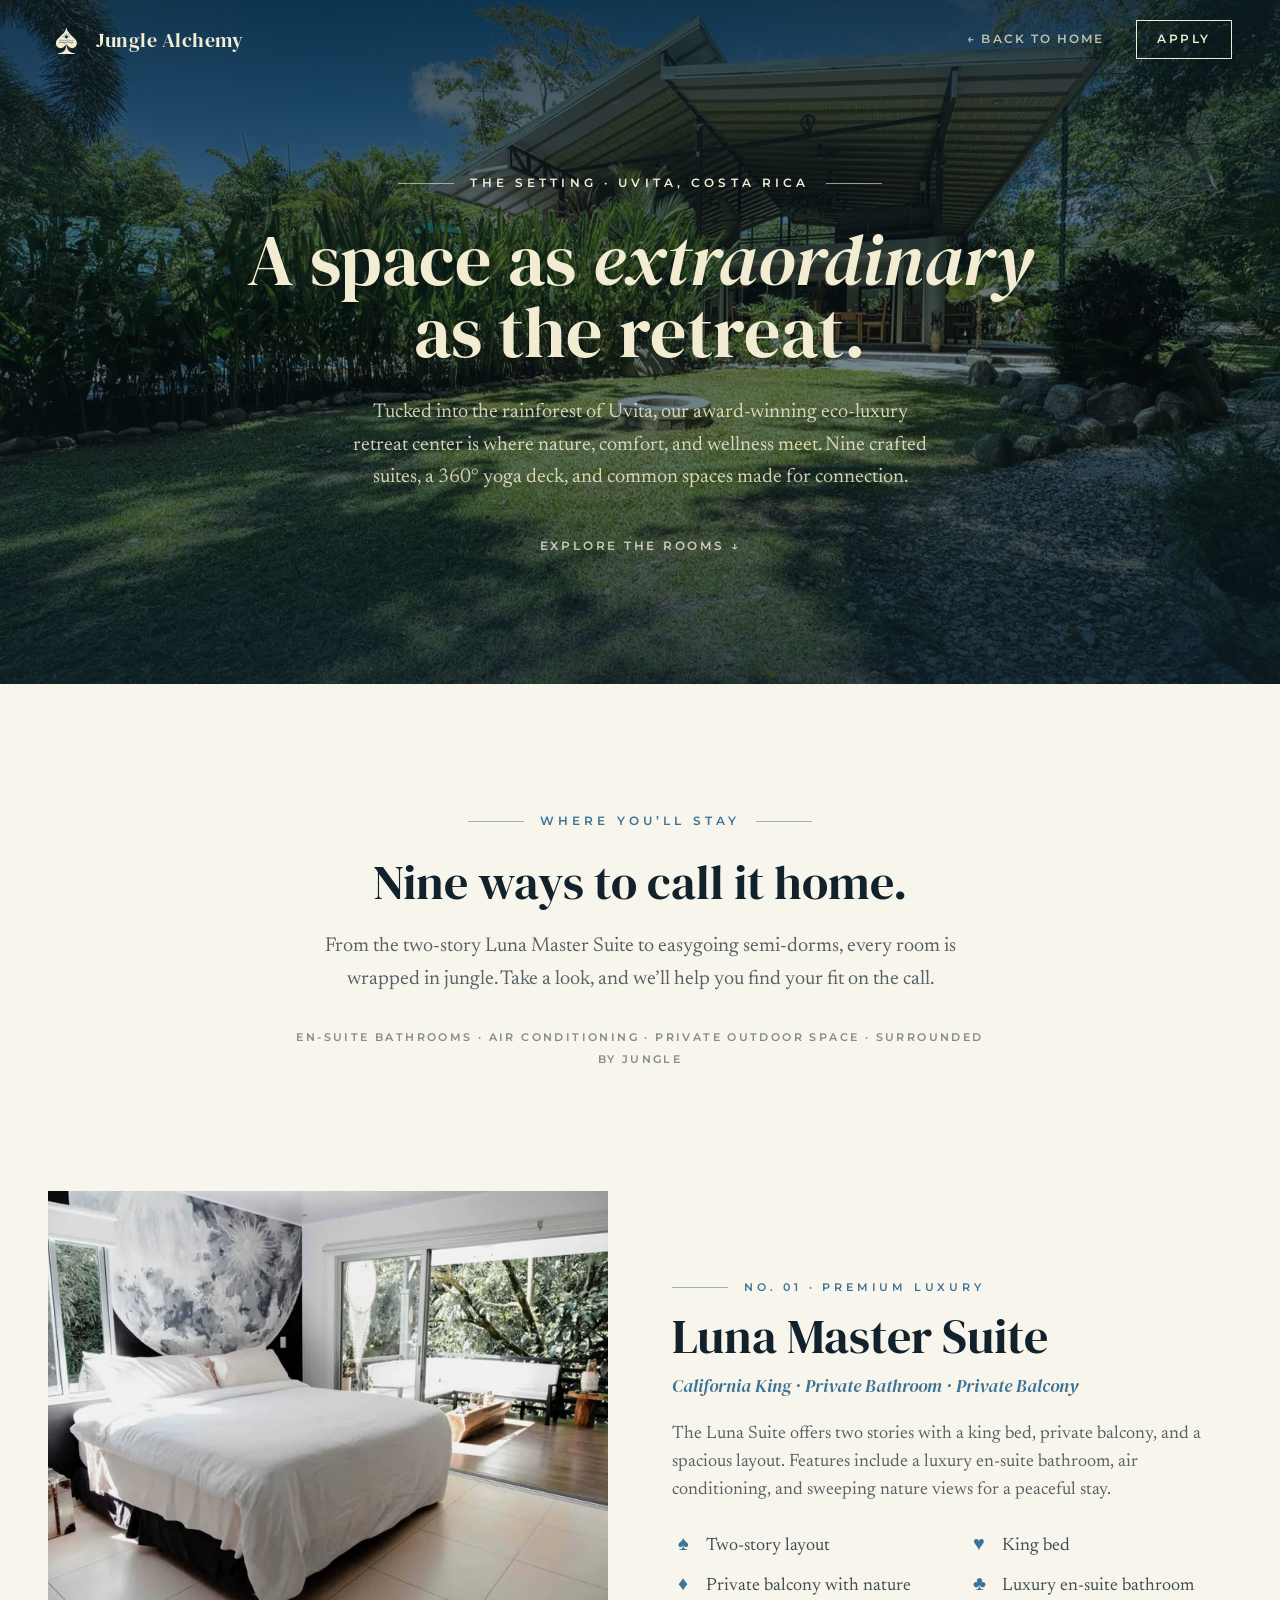
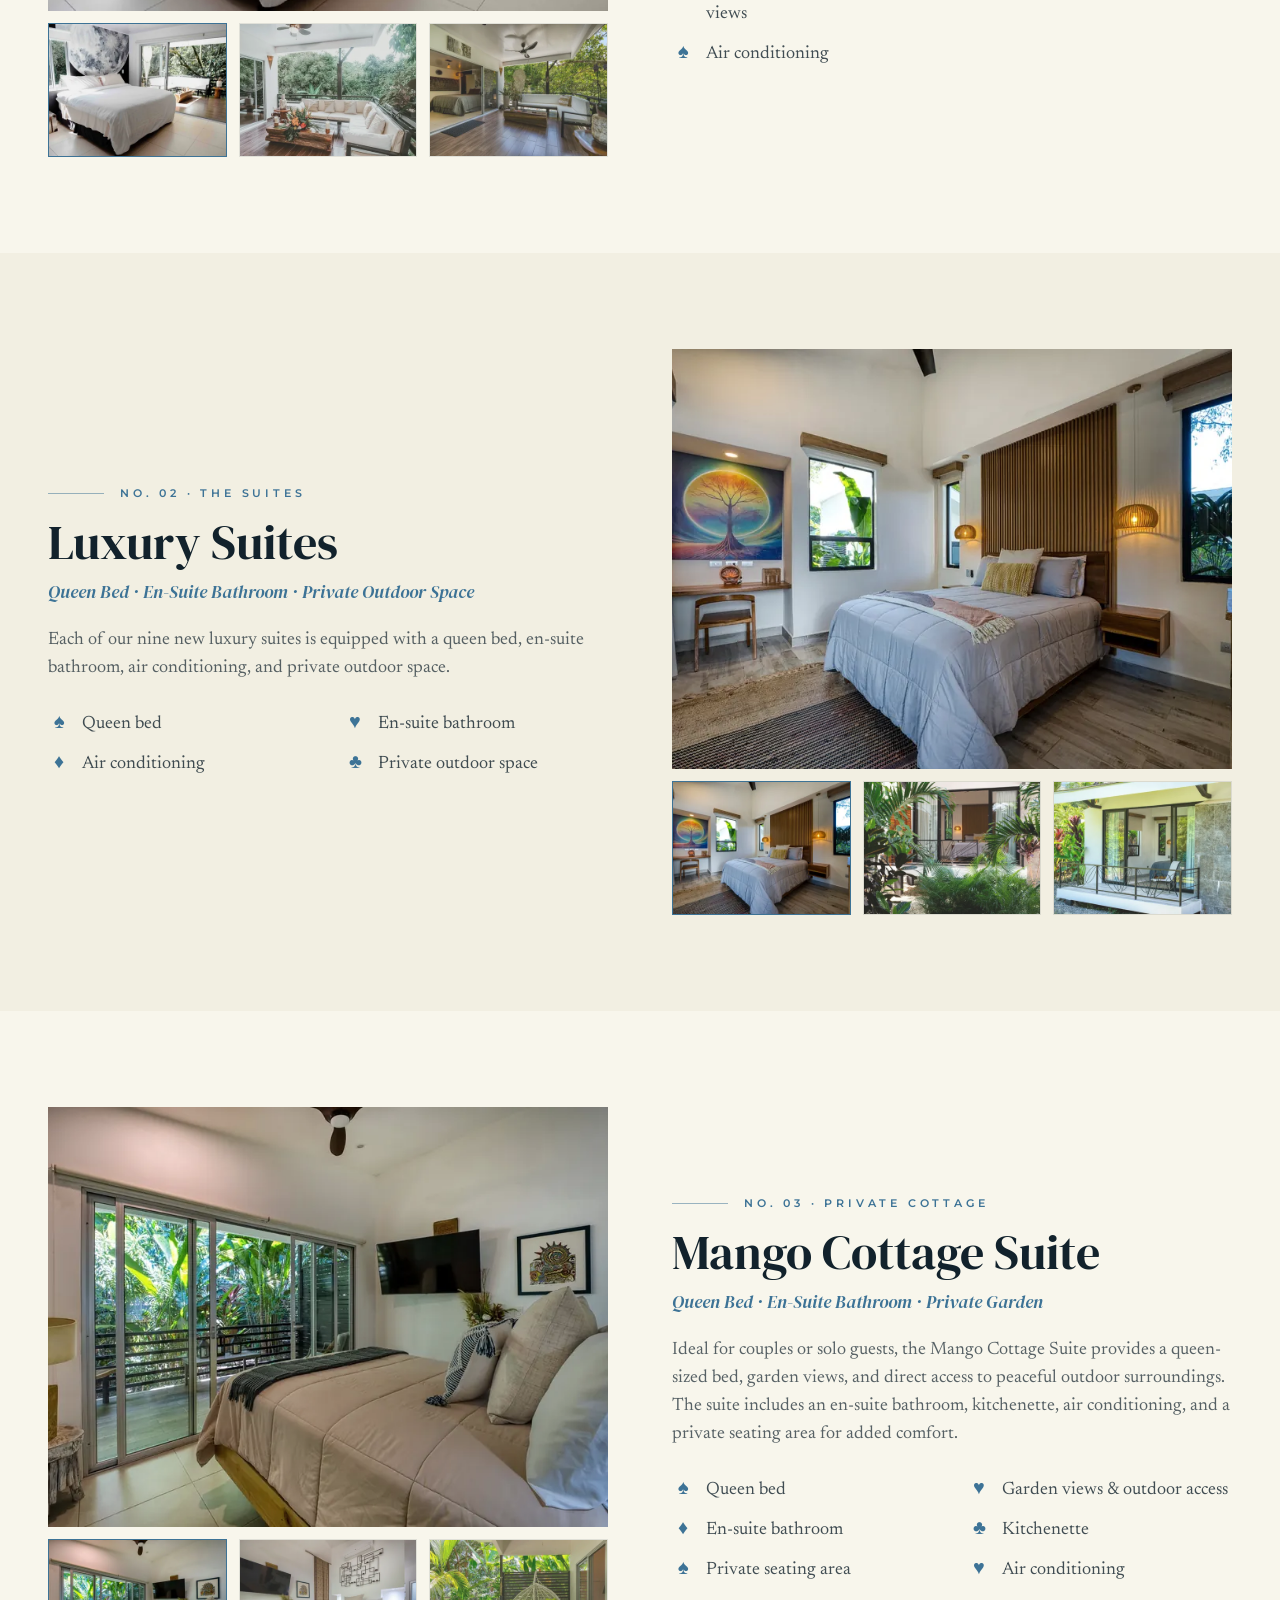
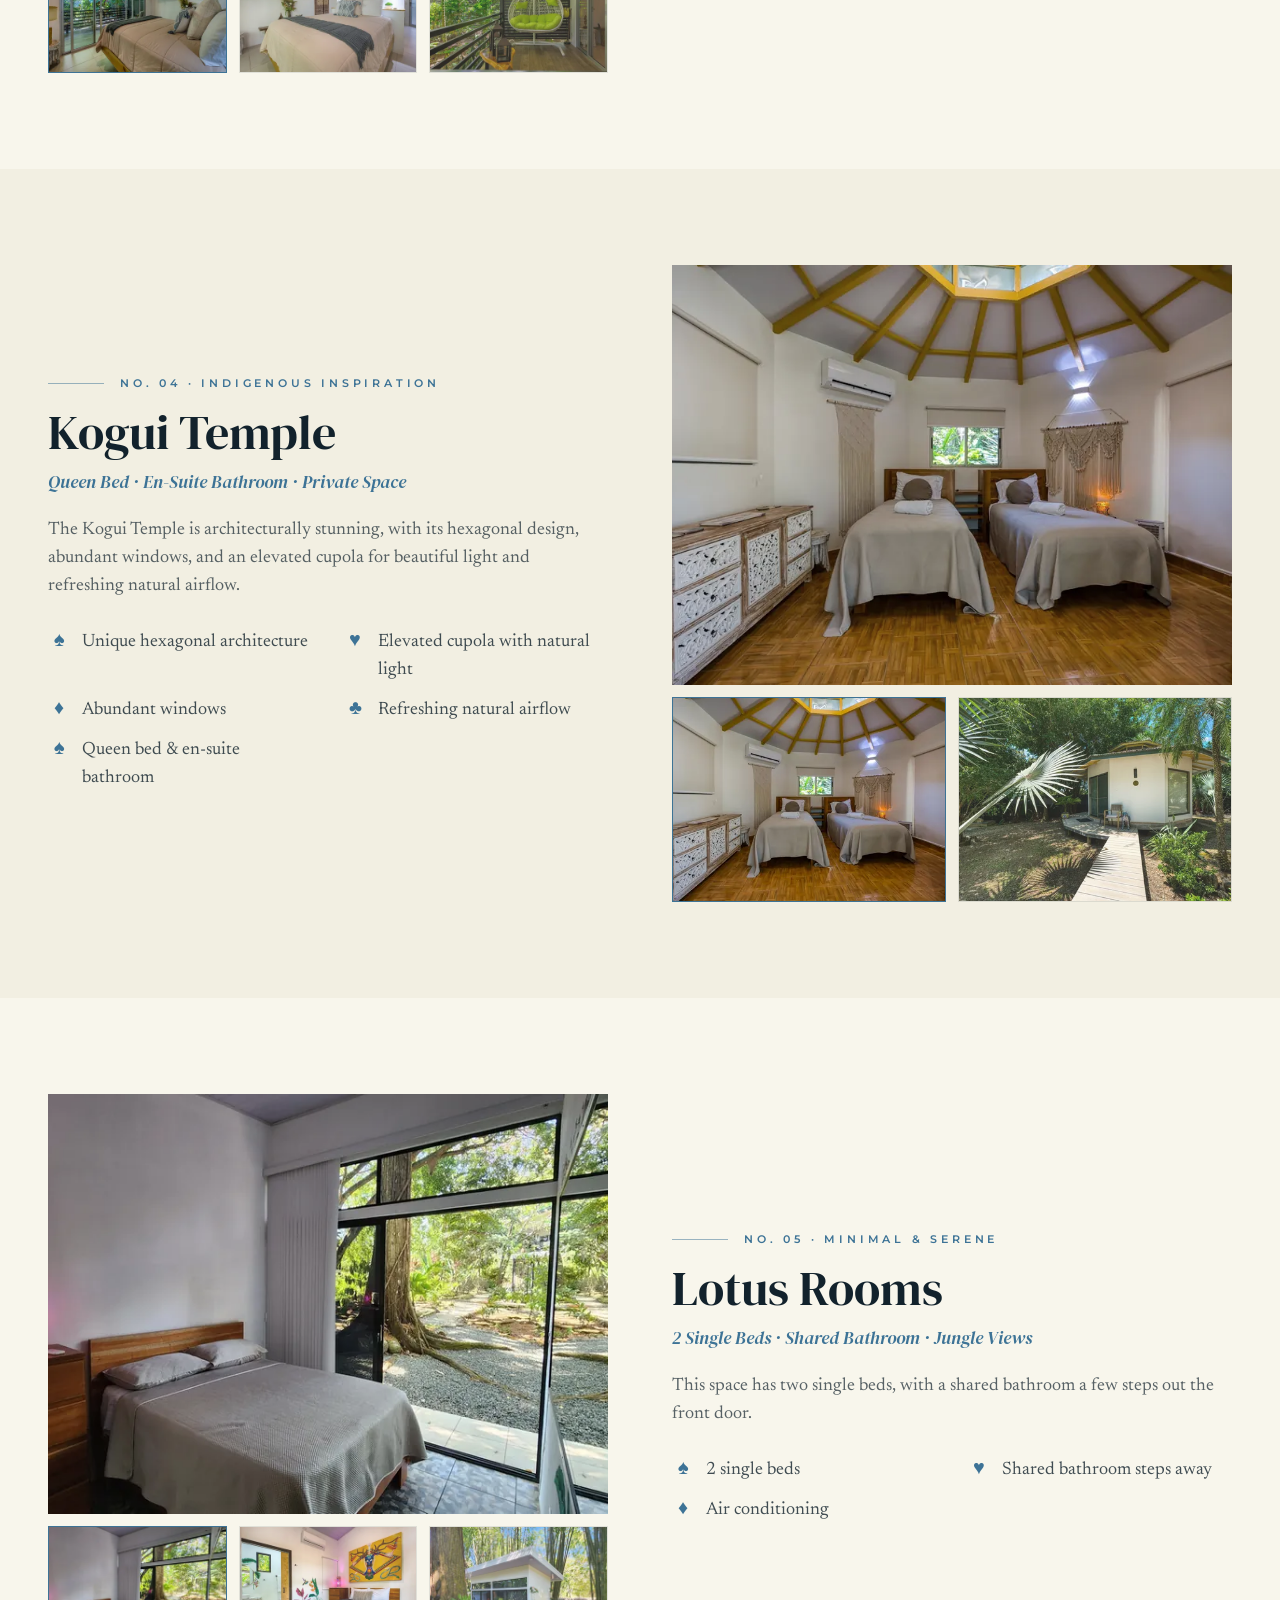
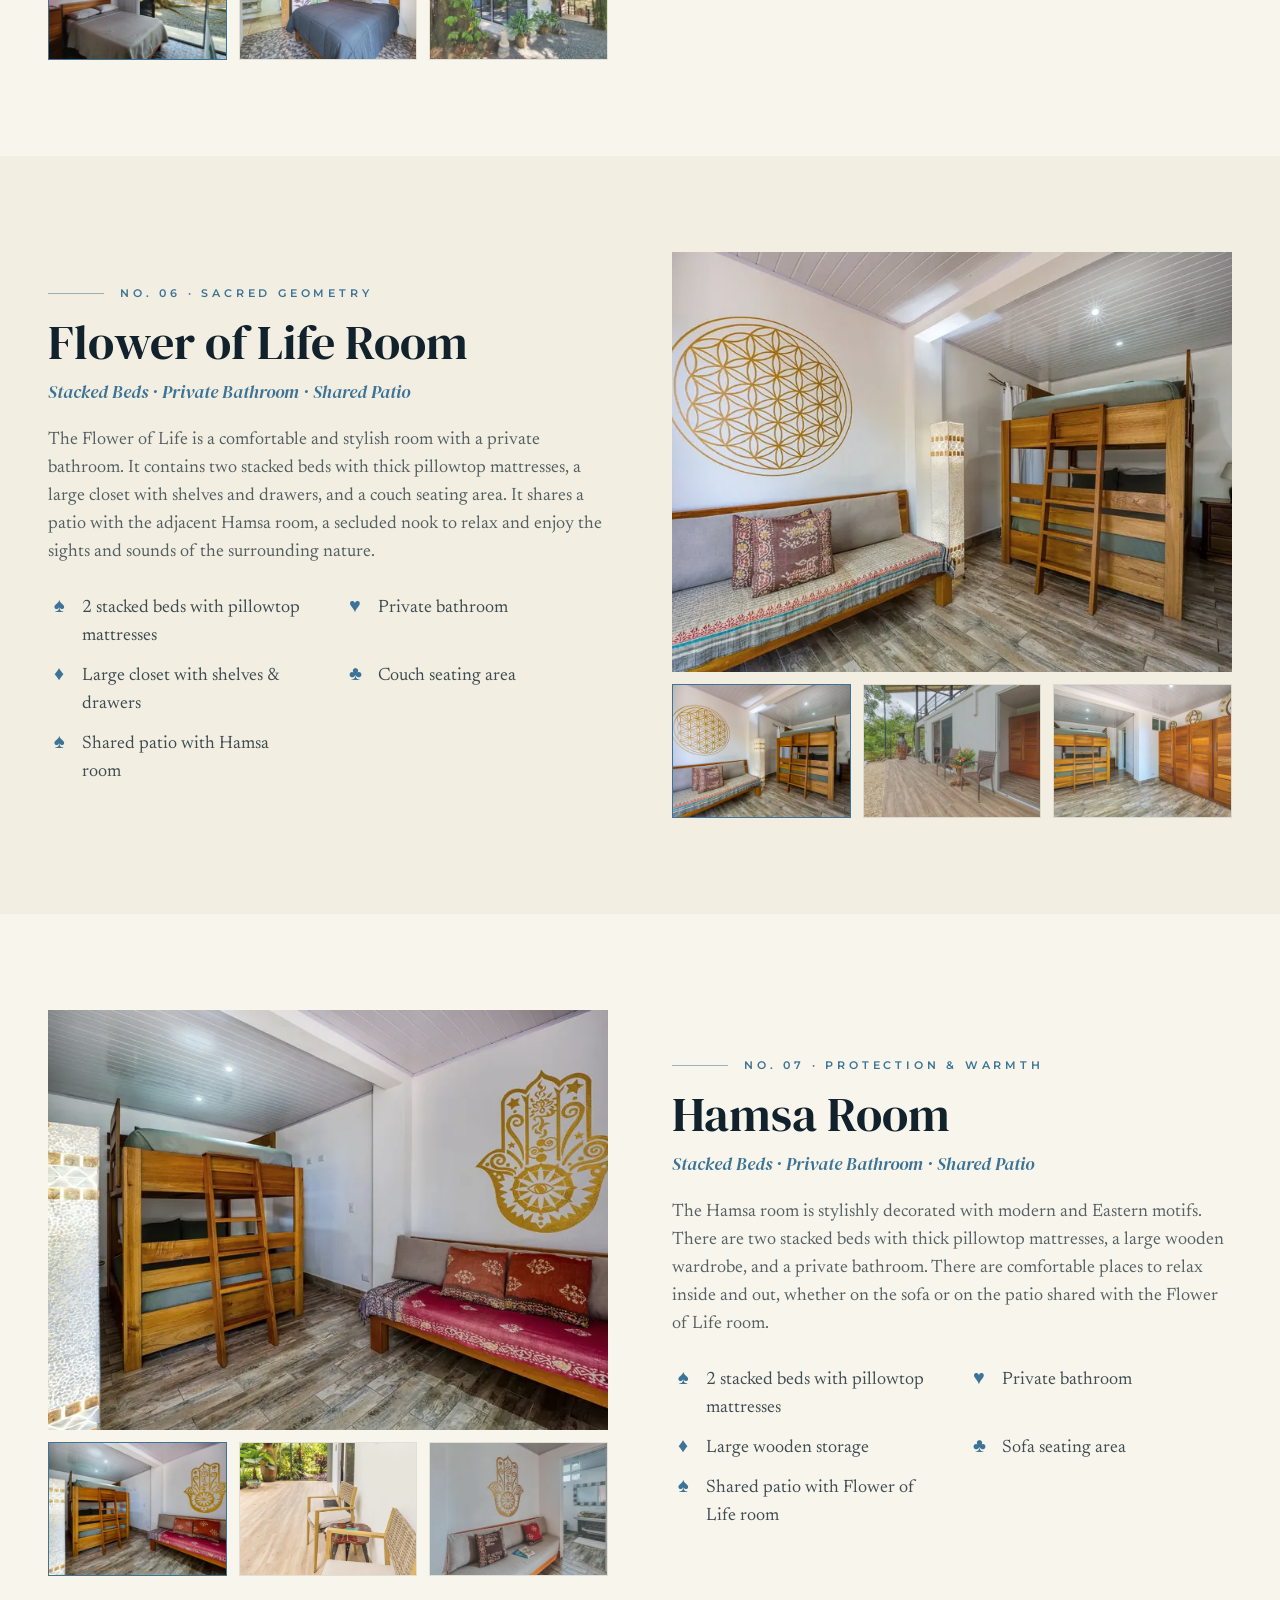
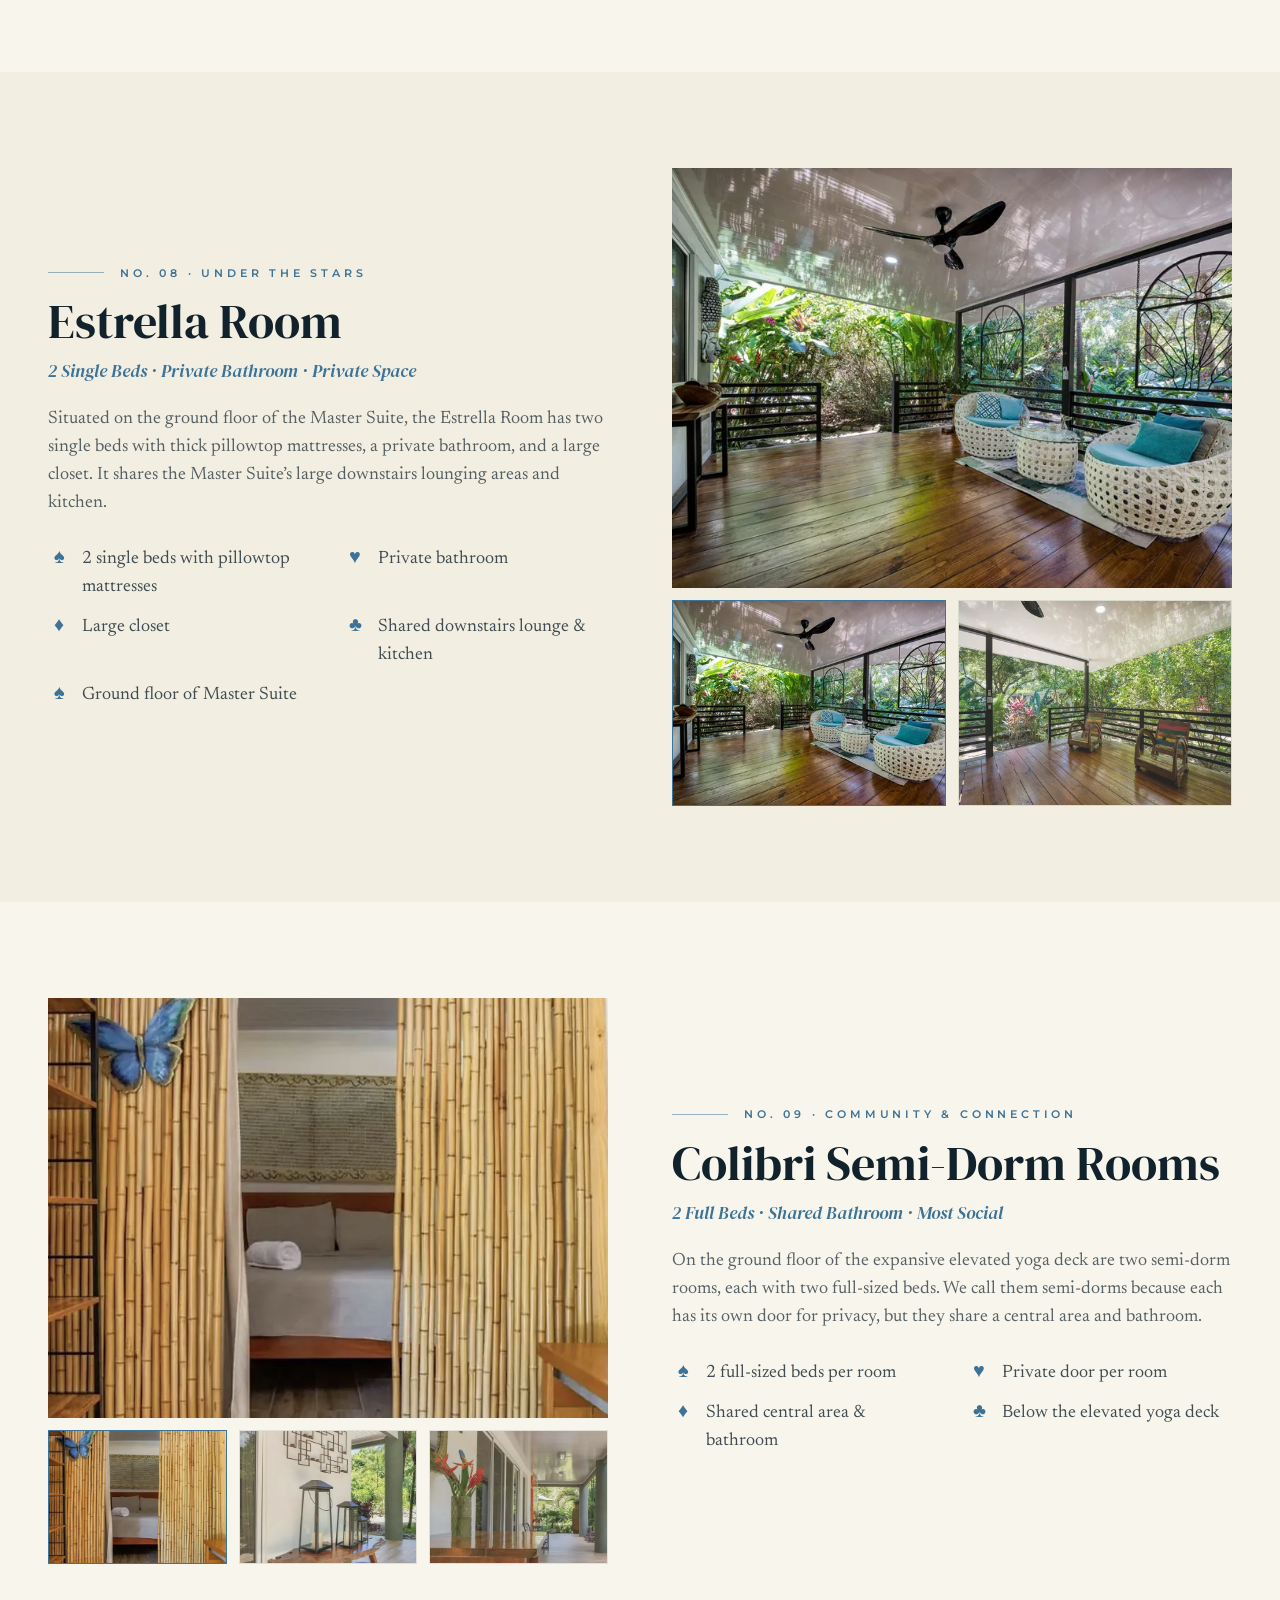
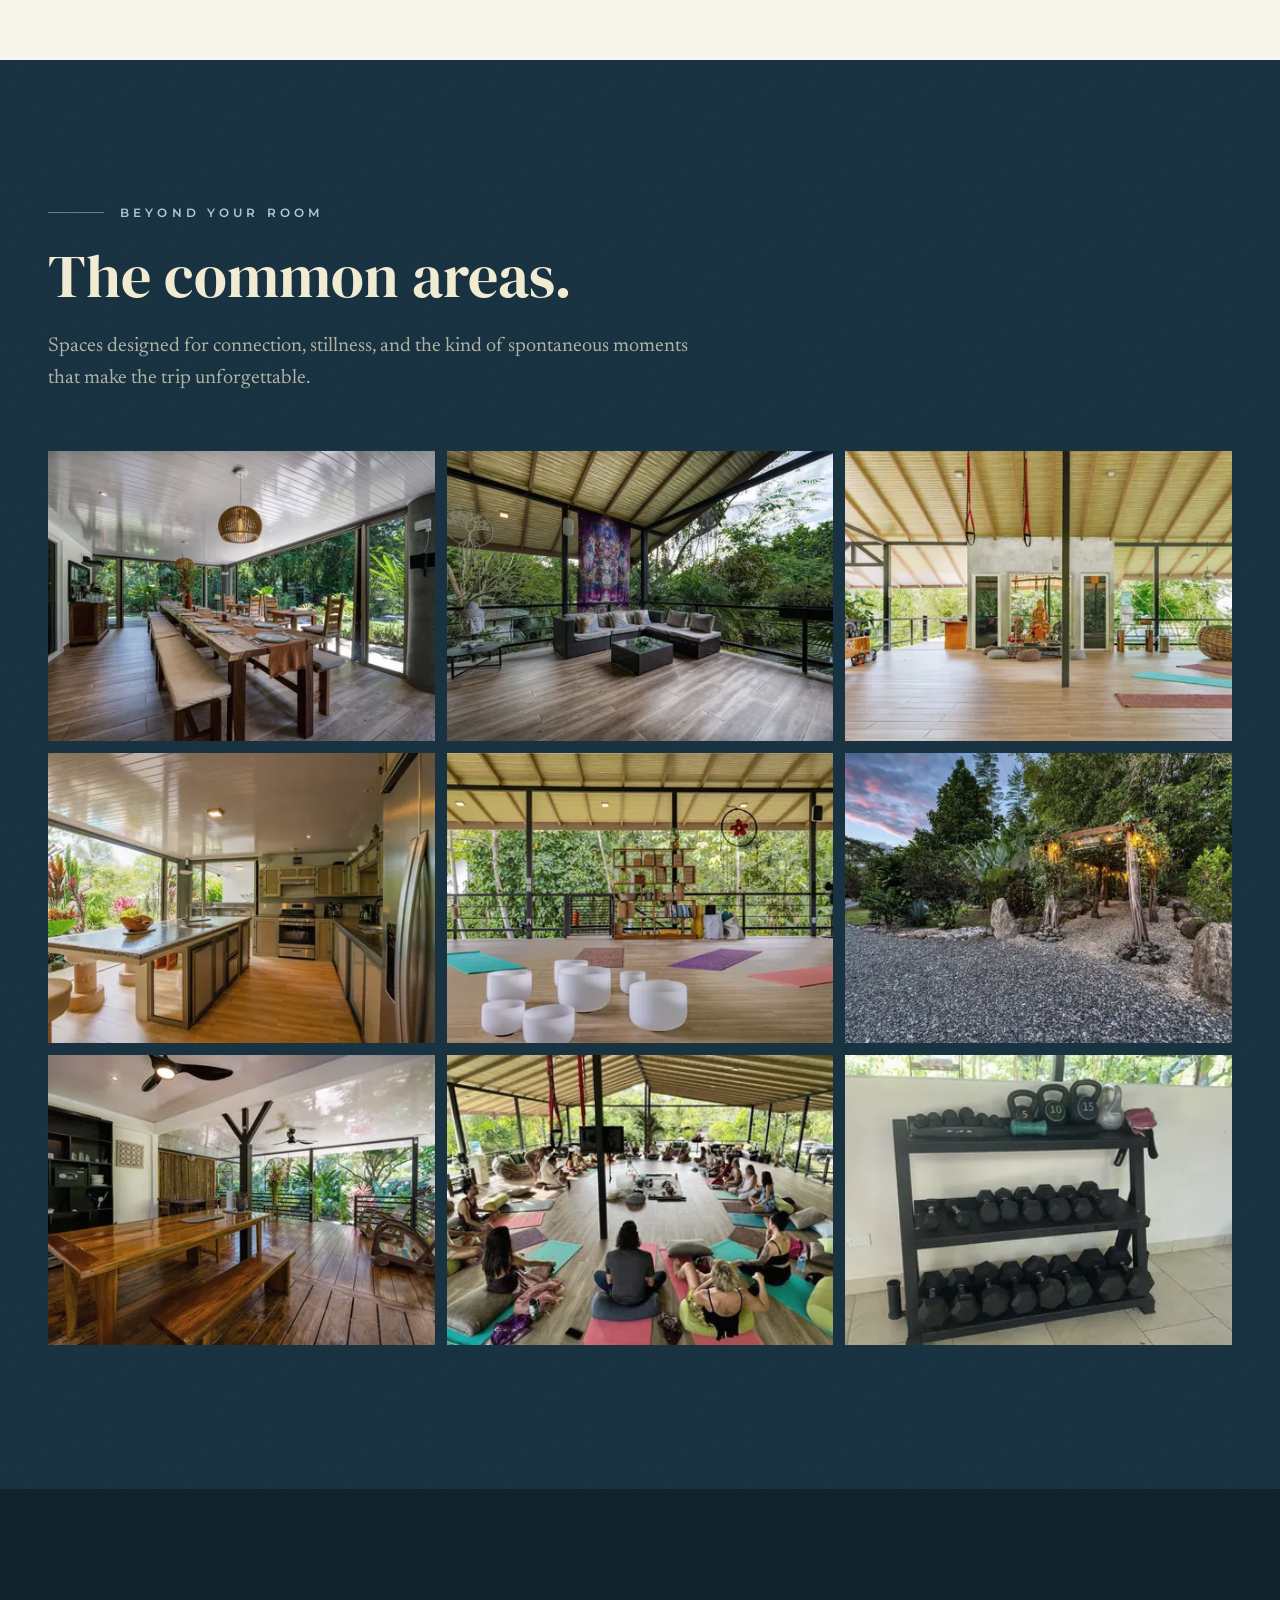
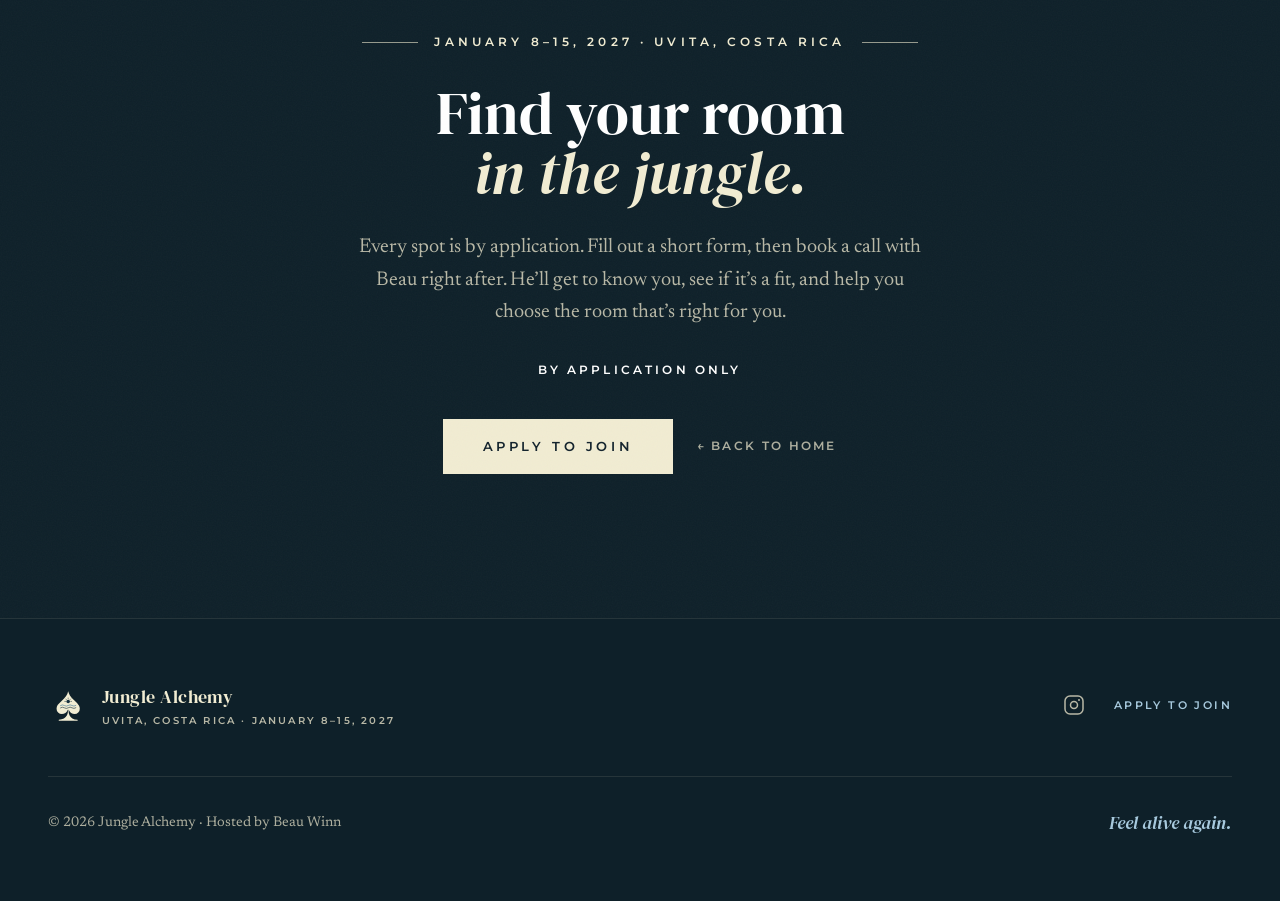
==== commit 4e4ee1b9: "Jungle Spade identity: glyph mark, favicons, self-hosted suit font - New logo: the Liberation Serif " ====
--- a/rooms.html
+++ b/rooms.html
@@ -21,6 +21,10 @@
   <meta name="twitter:description" content="Nine eco-luxury suites and beautiful common spaces at our private retreat center in Uvita, Costa Rica." />
   <meta name="twitter:image" content="https://junglealchemyretreats.com/images/og-card.jpg" />
 
+  <link rel="preconnect" href="https://fonts.googleapis.com" />
+  <link rel="preconnect" href="https://fonts.gstatic.com" crossorigin />
+  <link href="https://fonts.googleapis.com/css2?family=DM+Serif+Display:ital@0;1&family=Montserrat:wght@600&family=Newsreader:ital,wght@0,400;1,400&display=swap" rel="preload" as="style" onload="this.onload=null;this.rel='stylesheet'" />
+  <noscript><link href="https://fonts.googleapis.com/css2?family=DM+Serif+Display:ital@0;1&family=Montserrat:wght@600&family=Newsreader:ital,wght@0,400;1,400&display=swap" rel="stylesheet" /></noscript>
   <link rel="preload" as="image" imagesrcset="images/opt/home-5-640.webp 640w, images/opt/home-5-960.webp 960w, images/opt/home-5-1280.webp 1280w" imagesizes="100vw" fetchpriority="high" />
   <!-- Favicons -->
   <link rel="icon" href="/favicon.ico" sizes="any" />
@@ -30,21 +34,22 @@
   <link rel="apple-touch-icon" href="/apple-touch-icon.png" />
 
   <!-- FONTS — DM Serif Display + Newsreader + Montserrat -->
-  <link rel="preconnect" href="https://fonts.googleapis.com" />
-  <link rel="preconnect" href="https://fonts.gstatic.com" crossorigin />
-  <link href="https://fonts.googleapis.com/css2?family=DM+Serif+Display:ital@0;1&family=Montserrat:wght@600&family=Newsreader:ital,wght@0,400;1,400&display=swap" rel="preload" as="style" onload="this.onload=null;this.rel='stylesheet'" />
-  <noscript><link href="https://fonts.googleapis.com/css2?family=DM+Serif+Display:ital@0;1&family=Montserrat:wght@600&family=Newsreader:ital,wght@0,400;1,400&display=swap" rel="stylesheet" /></noscript>
-
-  <link rel="stylesheet" href="styles.css?v=20260816c" />
+
+  <style id="tw">*,:after,:before{--tw-border-spacing-x:0;--tw-border-spacing-y:0;--tw-translate-x:0;--tw-translate-y:0;--tw-rotate:0;--tw-skew-x:0;--tw-skew-y:0;--tw-scale-x:1;--tw-scale-y:1;--tw-pan-x: ;--tw-pan-y: ;--tw-pinch-zoom: ;--tw-scroll-snap-strictness:proximity;--tw-gradient-from-position: ;--tw-gradient-via-position: ;--tw-gradient-to-position: ;--tw-ordinal: ;--tw-slashed-zero: ;--tw-numeric-figure: ;--tw-numeric-spacing: ;--tw-numeric-fraction: ;--tw-ring-inset: ;--tw-ring-offset-width:0px;--tw-ring-offset-color:#fff;--tw-ring-color:rgba(59,130,246,.5);--tw-ring-offset-shadow:0 0 #0000;--tw-ring-shadow:0 0 #0000;--tw-shadow:0 0 #0000;--tw-shadow-colored:0 0 #0000;--tw-blur: ;--tw-brightness: ;--tw-contrast: ;--tw-grayscale: ;--tw-hue-rotate: ;--tw-invert: ;--tw-saturate: ;--tw-sepia: ;--tw-drop-shadow: ;--tw-backdrop-blur: ;--tw-backdrop-brightness: ;--tw-backdrop-contrast: ;--tw-backdrop-grayscale: ;--tw-backdrop-hue-rotate: ;--tw-backdrop-invert: ;--tw-backdrop-opacity: ;--tw-backdrop-saturate: ;--tw-backdrop-sepia: ;--tw-contain-size: ;--tw-contain-layout: ;--tw-contain-paint: ;--tw-contain-style: }::backdrop{--tw-border-spacing-x:0;--tw-border-spacing-y:0;--tw-translate-x:0;--tw-translate-y:0;--tw-rotate:0;--tw-skew-x:0;--tw-skew-y:0;--tw-scale-x:1;--tw-scale-y:1;--tw-pan-x: ;--tw-pan-y: ;--tw-pinch-zoom: ;--tw-scroll-snap-strictness:proximity;--tw-gradient-from-position: ;--tw-gradient-via-position: ;--tw-gradient-to-position: ;--tw-ordinal: ;--tw-slashed-zero: ;--tw-numeric-figure: ;--tw-numeric-spacing: ;--tw-numeric-fraction: ;--tw-ring-inset: ;--tw-ring-offset-width:0px;--tw-ring-offset-color:#fff;--tw-ring-color:rgba(59,130,246,.5);--tw-ring-offset-shadow:0 0 #0000;--tw-ring-shadow:0 0 #0000;--tw-shadow:0 0 #0000;--tw-shadow-colored:0 0 #0000;--tw-blur: ;--tw-brightness: ;--tw-contrast: ;--tw-grayscale: ;--tw-hue-rotate: ;--tw-invert: ;--tw-saturate: ;--tw-sepia: ;--tw-drop-shadow: ;--tw-backdrop-blur: ;--tw-backdrop-brightness: ;--tw-backdrop-contrast: ;--tw-backdrop-grayscale: ;--tw-backdrop-hue-rotate: ;--tw-backdrop-invert: ;--tw-backdrop-opacity: ;--tw-backdrop-saturate: ;--tw-backdrop-sepia: ;--tw-contain-size: ;--tw-contain-layout: ;--tw-contain-paint: ;--tw-contain-style: }/*! tailwindcss v3.4.19 | MIT License | https://tailwindcss.com*/*,:after,:before{box-sizing:border-box;border:0 solid #e5e7eb}:after,:before{--tw-content:""}:host,html{line-height:1.5;-webkit-text-size-adjust:100%;-moz-tab-size:4;-o-tab-size:4;tab-size:4;font-family:ui-sans-serif,system-ui,sans-serif,Apple Color Emoji,Segoe UI Emoji,Segoe UI Symbol,Noto Color Emoji;font-feature-settings:normal;font-variation-settings:normal;-webkit-tap-highlight-color:transparent}body{margin:0;line-height:inherit}hr{height:0;color:inherit;border-top-width:1px}abbr:where([title]){-webkit-text-decoration:underline dotted;text-decoration:underline dotted}h1,h2,h3,h4,h5,h6{font-size:inherit;font-weight:inherit}a{color:inherit;text-decoration:inherit}b,strong{font-weight:bolder}code,kbd,pre,samp{font-family:ui-monospace,SFMono-Regular,Menlo,Monaco,Consolas,Liberation Mono,Courier New,monospace;font-feature-settings:normal;font-variation-settings:normal;font-size:1em}small{font-size:80%}sub,sup{font-size:75%;line-height:0;position:relative;vertical-align:baseline}sub{bottom:-.25em}sup{top:-.5em}table{text-indent:0;border-color:inherit;border-collapse:collapse}button,input,optgroup,select,textarea{font-family:inherit;font-feature-settings:inherit;font-variation-settings:inherit;font-size:100%;font-weight:inherit;line-height:inherit;letter-spacing:inherit;color:inherit;margin:0;padding:0}button,select{text-transform:none}button,input:where([type=button]),input:where([type=reset]),input:where([type=submit]){-webkit-appearance:button;background-color:transparent;background-image:none}:-moz-focusring{outline:auto}:-moz-ui-invalid{box-shadow:none}progress{vertical-align:baseline}::-webkit-inner-spin-button,::-webkit-outer-spin-button{height:auto}[type=search]{-webkit-appearance:textfield;outline-offset:-2px}::-webkit-search-decoration{-webkit-appearance:none}::-webkit-file-upload-button{-webkit-appearance:button;font:inherit}summary{display:list-item}blockquote,dd,dl,figure,h1,h2,h3,h4,h5,h6,hr,p,pre{margin:0}fieldset{margin:0}fieldset,legend{padding:0}menu,ol,ul{list-style:none;margin:0;padding:0}dialog{padding:0}textarea{resize:vertical}input::-moz-placeholder,textarea::-moz-placeholder{opacity:1;color:#9ca3af}input::placeholder,textarea::placeholder{opacity:1;color:#9ca3af}[role=button],button{cursor:pointer}:disabled{cursor:default}audio,canvas,embed,iframe,img,object,svg,video{display:block;vertical-align:middle}img,video{max-width:100%;height:auto}[hidden]:where(:not([hidden=until-found])){display:none}.container{width:100%}@media (min-width:640px){.container{max-width:640px}}@media (min-width:768px){.container{max-width:768px}}@media (min-width:1024px){.container{max-width:1024px}}@media (min-width:1280px){.container{max-width:1280px}}@media (min-width:1536px){.container{max-width:1536px}}.pointer-events-none{pointer-events:none}.visible{visibility:visible}.fixed{position:fixed}.absolute{position:absolute}.relative{position:relative}.inset-0{inset:0}.inset-x-0{left:0;right:0}.-top-16{top:-4rem}.bottom-0{bottom:0}.bottom-5{bottom:1.25rem}.left-1{left:.25rem}.left-1\/2{left:50%}.left-6{left:1.5rem}.top-0{top:0}.z-10{z-index:10}.z-50{z-index:50}.order-1{order:1}.order-2{order:2}.mx-4{margin-left:1rem;margin-right:1rem}.mx-auto{margin-left:auto;margin-right:auto}.-mr-2{margin-right:-.5rem}.mt-0{margin-top:0}.mt-0\.5{margin-top:.125rem}.mt-1{margin-top:.25rem}.mt-10{margin-top:2.5rem}.mt-12{margin-top:3rem}.mt-14{margin-top:3.5rem}.mt-16{margin-top:4rem}.mt-2{margin-top:.5rem}.mt-3{margin-top:.75rem}.mt-4{margin-top:1rem}.mt-5{margin-top:1.25rem}.mt-6{margin-top:1.5rem}.mt-7{margin-top:1.75rem}.mt-8{margin-top:2rem}.mt-9{margin-top:2.25rem}.block{display:block}.inline-block{display:inline-block}.flex{display:flex}.table{display:table}.grid{display:grid}.hidden{display:none}.aspect-\[3\/4\]{aspect-ratio:3/4}.aspect-\[4\/3\]{aspect-ratio:4/3}.aspect-\[4\/5\]{aspect-ratio:4/5}.h-10{height:2.5rem}.h-11{height:2.75rem}.h-28{height:7rem}.h-4{height:1rem}.h-48{height:12rem}.h-6{height:1.5rem}.h-64{height:16rem}.h-7{height:1.75rem}.h-9{height:2.25rem}.h-full{height:100%}.min-h-\[100svh\]{min-height:100svh}.min-h-\[76svh\]{min-height:76svh}.w-10{width:2.5rem}.w-11{width:2.75rem}.w-4{width:1rem}.w-6{width:1.5rem}.w-7{width:1.75rem}.w-9{width:2.25rem}.w-auto{width:auto}.w-full{width:100%}.w-max{width:-moz-max-content;width:max-content}.max-w-2xl{max-width:42rem}.max-w-3xl{max-width:48rem}.max-w-4xl{max-width:56rem}.max-w-6xl{max-width:72rem}.max-w-7xl{max-width:80rem}.max-w-md{max-width:28rem}.max-w-xl{max-width:36rem}.flex-1{flex:1 1 0%}.-translate-x-1{--tw-translate-x:-0.25rem}.-translate-x-1,.-translate-x-1\/2{transform:translate(var(--tw-translate-x),var(--tw-translate-y)) rotate(var(--tw-rotate)) skewX(var(--tw-skew-x)) skewY(var(--tw-skew-y)) scaleX(var(--tw-scale-x)) scaleY(var(--tw-scale-y))}.-translate-x-1\/2{--tw-translate-x:-50%}.translate-x-3{--tw-translate-x:0.75rem}.translate-x-3,.translate-y-3{transform:translate(var(--tw-translate-x),var(--tw-translate-y)) rotate(var(--tw-rotate)) skewX(var(--tw-skew-x)) skewY(var(--tw-skew-y)) scaleX(var(--tw-scale-x)) scaleY(var(--tw-scale-y))}.translate-y-3{--tw-translate-y:0.75rem}.transform{transform:translate(var(--tw-translate-x),var(--tw-translate-y)) rotate(var(--tw-rotate)) skewX(var(--tw-skew-x)) skewY(var(--tw-skew-y)) scaleX(var(--tw-scale-x)) scaleY(var(--tw-scale-y))}.cursor-pointer{cursor:pointer}.select-none{-webkit-user-select:none;-moz-user-select:none;user-select:none}.list-none{list-style-type:none}.grid-cols-2{grid-template-columns:repeat(2,minmax(0,1fr))}.flex-col{flex-direction:column}.place-items-center{place-items:center}.items-start{align-items:flex-start}.items-center{align-items:center}.items-baseline{align-items:baseline}.justify-center{justify-content:center}.justify-between{justify-content:space-between}.gap-10{gap:2.5rem}.gap-12{gap:3rem}.gap-3{gap:.75rem}.gap-3\.5{gap:.875rem}.gap-4{gap:1rem}.gap-5{gap:1.25rem}.gap-6{gap:1.5rem}.gap-7{gap:1.75rem}.gap-8{gap:2rem}.gap-9{gap:2.25rem}.gap-x-10{-moz-column-gap:2.5rem;column-gap:2.5rem}.gap-x-14{-moz-column-gap:3.5rem;column-gap:3.5rem}.gap-x-8{-moz-column-gap:2rem;column-gap:2rem}.gap-y-3{row-gap:.75rem}.gap-y-4{row-gap:1rem}.gap-y-6{row-gap:1.5rem}.space-y-1>:not([hidden])~:not([hidden]){--tw-space-y-reverse:0;margin-top:calc(.25rem*(1 - var(--tw-space-y-reverse)));margin-bottom:calc(.25rem*var(--tw-space-y-reverse))}.space-y-1\.5>:not([hidden])~:not([hidden]){--tw-space-y-reverse:0;margin-top:calc(.375rem*(1 - var(--tw-space-y-reverse)));margin-bottom:calc(.375rem*var(--tw-space-y-reverse))}.space-y-3>:not([hidden])~:not([hidden]){--tw-space-y-reverse:0;margin-top:calc(.75rem*(1 - var(--tw-space-y-reverse)));margin-bottom:calc(.75rem*var(--tw-space-y-reverse))}.space-y-5>:not([hidden])~:not([hidden]){--tw-space-y-reverse:0;margin-top:calc(1.25rem*(1 - var(--tw-space-y-reverse)));margin-bottom:calc(1.25rem*var(--tw-space-y-reverse))}.space-y-6>:not([hidden])~:not([hidden]){--tw-space-y-reverse:0;margin-top:calc(1.5rem*(1 - var(--tw-space-y-reverse)));margin-bottom:calc(1.5rem*var(--tw-space-y-reverse))}.overflow-hidden{overflow:hidden}.rounded-full{border-radius:9999px}.border{border-width:1px}.border-b{border-bottom-width:1px}.border-t{border-top-width:1px}.border-azure{--tw-border-opacity:1;border-color:rgb(61 115 150/var(--tw-border-opacity,1))}.border-azure\/40{border-color:rgba(61,115,150,.4)}.border-cream{--tw-border-opacity:1;border-color:rgb(241 236 210/var(--tw-border-opacity,1))}.border-cream\/10{border-color:hsla(50,53%,88%,.1)}.border-cream\/20{border-color:hsla(50,53%,88%,.2)}.border-cream\/25{border-color:hsla(50,53%,88%,.25)}.border-cream\/70{border-color:hsla(50,53%,88%,.7)}.border-current{border-color:currentColor}.border-ink{--tw-border-opacity:1;border-color:rgb(18 34 44/var(--tw-border-opacity,1))}.border-ink\/10{border-color:rgba(18,34,44,.1)}.border-ink\/15{border-color:rgba(18,34,44,.15)}.bg-\[\#2A5A74\]{--tw-bg-opacity:1;background-color:rgb(42 90 116/var(--tw-bg-opacity,1))}.bg-azure{--tw-bg-opacity:1;background-color:rgb(61 115 150/var(--tw-bg-opacity,1))}.bg-azure\/50{background-color:rgba(61,115,150,.5)}.bg-cream{--tw-bg-opacity:1;background-color:rgb(241 236 210/var(--tw-bg-opacity,1))}.bg-cream\/60{background-color:hsla(50,53%,88%,.6)}.bg-deep{--tw-bg-opacity:1;background-color:rgb(22 48 63/var(--tw-bg-opacity,1))}.bg-deep2{--tw-bg-opacity:1;background-color:rgb(14 32 41/var(--tw-bg-opacity,1))}.bg-ivory{--tw-bg-opacity:1;background-color:rgb(248 246 236/var(--tw-bg-opacity,1))}.bg-sand{--tw-bg-opacity:1;background-color:rgb(233 228 210/var(--tw-bg-opacity,1))}.bg-sand\/40{background-color:hsla(47,34%,87%,.4)}.bg-sky{--tw-bg-opacity:1;background-color:rgb(167 201 221/var(--tw-bg-opacity,1))}.bg-sky\/50{background-color:rgba(167,201,221,.5)}.bg-sky\/60{background-color:rgba(167,201,221,.6)}.bg-gradient-to-b{background-image:linear-gradient(to bottom,var(--tw-gradient-stops))}.bg-gradient-to-t{background-image:linear-gradient(to top,var(--tw-gradient-stops))}.from-deep2{--tw-gradient-from:#0e2029 var(--tw-gradient-from-position);--tw-gradient-to:rgba(14,32,41,0) var(--tw-gradient-to-position);--tw-gradient-stops:var(--tw-gradient-from),var(--tw-gradient-to)}.from-deep2\/65{--tw-gradient-from:rgba(14,32,41,.65) var(--tw-gradient-from-position);--tw-gradient-to:rgba(14,32,41,0) var(--tw-gradient-to-position);--tw-gradient-stops:var(--tw-gradient-from),var(--tw-gradient-to)}.from-deep2\/70{--tw-gradient-from:rgba(14,32,41,.7) var(--tw-gradient-from-position);--tw-gradient-to:rgba(14,32,41,0) var(--tw-gradient-to-position);--tw-gradient-stops:var(--tw-gradient-from),var(--tw-gradient-to)}.from-deep2\/75{--tw-gradient-from:rgba(14,32,41,.75) var(--tw-gradient-from-position);--tw-gradient-to:rgba(14,32,41,0) var(--tw-gradient-to-position);--tw-gradient-stops:var(--tw-gradient-from),var(--tw-gradient-to)}.via-deep2{--tw-gradient-to:rgba(14,32,41,0) var(--tw-gradient-to-position);--tw-gradient-stops:var(--tw-gradient-from),#0e2029 var(--tw-gradient-via-position),var(--tw-gradient-to)}.via-deep2\/15{--tw-gradient-to:rgba(14,32,41,0) var(--tw-gradient-to-position);--tw-gradient-stops:var(--tw-gradient-from),rgba(14,32,41,.15) var(--tw-gradient-via-position),var(--tw-gradient-to)}.via-deep2\/25{--tw-gradient-to:rgba(14,32,41,0) var(--tw-gradient-to-position);--tw-gradient-stops:var(--tw-gradient-from),rgba(14,32,41,.25) var(--tw-gradient-via-position),var(--tw-gradient-to)}.via-deep2\/35{--tw-gradient-to:rgba(14,32,41,0) var(--tw-gradient-to-position);--tw-gradient-stops:var(--tw-gradient-from),rgba(14,32,41,.35) var(--tw-gradient-via-position),var(--tw-gradient-to)}.to-deep2{--tw-gradient-to:#0e2029 var(--tw-gradient-to-position)}.to-deep2\/75{--tw-gradient-to:rgba(14,32,41,.75) var(--tw-gradient-to-position)}.to-deep2\/80{--tw-gradient-to:rgba(14,32,41,.8) var(--tw-gradient-to-position)}.to-transparent{--tw-gradient-to:transparent var(--tw-gradient-to-position)}.object-cover{-o-object-fit:cover;object-fit:cover}.p-2{padding:.5rem}.\!px-6{padding-left:1.5rem!important;padding-right:1.5rem!important}.\!px-8{padding-left:2rem!important;padding-right:2rem!important}.\!py-3{padding-top:.75rem!important;padding-bottom:.75rem!important}.\!py-3\.5{padding-top:.875rem!important;padding-bottom:.875rem!important}.px-5{padding-left:1.25rem;padding-right:1.25rem}.px-7{padding-left:1.75rem;padding-right:1.75rem}.py-12{padding-top:3rem;padding-bottom:3rem}.py-16{padding-top:4rem;padding-bottom:4rem}.py-2{padding-top:.5rem;padding-bottom:.5rem}.py-2\.5{padding-top:.625rem;padding-bottom:.625rem}.py-20{padding-top:5rem;padding-bottom:5rem}.py-24{padding-top:6rem;padding-bottom:6rem}.py-3{padding-top:.75rem;padding-bottom:.75rem}.py-3\.5{padding-top:.875rem;padding-bottom:.875rem}.py-5{padding-top:1.25rem;padding-bottom:1.25rem}.py-6{padding-top:1.5rem;padding-bottom:1.5rem}.py-7{padding-top:1.75rem;padding-bottom:1.75rem}.pb-14{padding-bottom:3.5rem}.pb-16{padding-bottom:4rem}.pb-20{padding-bottom:5rem}.pb-4{padding-bottom:1rem}.pb-6{padding-bottom:1.5rem}.pl-\[\.5em\]{padding-left:.5em}.pr-2{padding-right:.5rem}.pt-20{padding-top:5rem}.pt-24{padding-top:6rem}.pt-28{padding-top:7rem}.pt-5{padding-top:1.25rem}.pt-8{padding-top:2rem}.text-left{text-align:left}.text-center{text-align:center}.text-right{text-align:right}.font-display{font-family:JA Suits,"DM Serif Display",serif}.font-serif{font-family:JA Suits,Newsreader,serif}.\!text-\[\.62rem\]{font-size:.62rem!important}.\!text-\[\.68rem\]{font-size:.68rem!important}.\!text-\[\.72rem\]{font-size:.72rem!important}.\!text-\[\.7rem\]{font-size:.7rem!important}.text-2xl{font-size:1.5rem;line-height:2rem}.text-3xl{font-size:1.875rem;line-height:2.25rem}.text-4xl{font-size:2.25rem;line-height:2.5rem}.text-5xl{font-size:3rem;line-height:1}.text-6xl{font-size:3.75rem;line-height:1}.text-7xl{font-size:4.5rem;line-height:1}.text-\[24rem\]{font-size:24rem}.text-base{font-size:1rem;line-height:1.5rem}.text-lg{font-size:1.125rem;line-height:1.75rem}.text-sm{font-size:.875rem;line-height:1.25rem}.text-xl{font-size:1.25rem;line-height:1.75rem}.uppercase{text-transform:uppercase}.italic{font-style:italic}.leading-\[1\.02\]{line-height:1.02}.leading-\[1\.05\]{line-height:1.05}.leading-\[1\.08\]{line-height:1.08}.leading-\[1\.12\]{line-height:1.12}.leading-\[1\.1\]{line-height:1.1}.leading-loose{line-height:2}.leading-none{line-height:1}.leading-relaxed{line-height:1.625}.leading-snug{line-height:1.375}.\!tracking-\[\.16em\]{letter-spacing:.16em!important}.\!tracking-\[\.18em\]{letter-spacing:.18em!important}.\!tracking-\[\.22em\]{letter-spacing:.22em!important}.\!tracking-\[\.24em\]{letter-spacing:.24em!important}.\!tracking-\[\.26em\]{letter-spacing:.26em!important}.\!tracking-\[\.2em\]{letter-spacing:.2em!important}.tracking-\[\.5em\]{letter-spacing:.5em}.tracking-wide{letter-spacing:.025em}.text-azure{--tw-text-opacity:1;color:rgb(61 115 150/var(--tw-text-opacity,1))}.text-cream{--tw-text-opacity:1;color:rgb(241 236 210/var(--tw-text-opacity,1))}.text-cream\/30{color:hsla(50,53%,88%,.3)}.text-cream\/70{color:hsla(50,53%,88%,.7)}.text-cream\/75{color:hsla(50,53%,88%,.75)}.text-cream\/80{color:hsla(50,53%,88%,.8)}.text-cream\/85{color:hsla(50,53%,88%,.85)}.text-cream\/90{color:hsla(50,53%,88%,.9)}.text-cream\/\[0\.05\]{color:hsla(50,53%,88%,.05)}.text-ink{--tw-text-opacity:1;color:rgb(18 34 44/var(--tw-text-opacity,1))}.text-ink\/50{color:rgba(18,34,44,.5)}.text-ink\/55{color:rgba(18,34,44,.55)}.text-ink\/60{color:rgba(18,34,44,.6)}.text-ink\/65{color:rgba(18,34,44,.65)}.text-ink\/70{color:rgba(18,34,44,.7)}.text-ink\/75{color:rgba(18,34,44,.75)}.text-ink\/80{color:rgba(18,34,44,.8)}.text-ink\/85{color:rgba(18,34,44,.85)}.text-sky{--tw-text-opacity:1;color:rgb(167 201 221/var(--tw-text-opacity,1))}.text-sky\/70{color:rgba(167,201,221,.7)}.text-sky\/90{color:rgba(167,201,221,.9)}.text-white{--tw-text-opacity:1;color:rgb(255 255 255/var(--tw-text-opacity,1))}.underline{text-decoration-line:underline}.decoration-azure{text-decoration-color:#3d7396}.decoration-azure\/40{text-decoration-color:rgba(61,115,150,.4)}.underline-offset-4{text-underline-offset:4px}.antialiased{-webkit-font-smoothing:antialiased;-moz-osx-font-smoothing:grayscale}.opacity-45{opacity:.45}.opacity-50{opacity:.5}.mix-blend-multiply{mix-blend-mode:multiply}.shadow-\[0_24px_48px_-24px_rgba\(14\2c 32\2c 41\2c \.4\)\]{--tw-shadow:0 24px 48px -24px rgba(14,32,41,.4);--tw-shadow-colored:0 24px 48px -24px var(--tw-shadow-color);box-shadow:var(--tw-ring-offset-shadow,0 0 #0000),var(--tw-ring-shadow,0 0 #0000),var(--tw-shadow)}.blur{--tw-blur:blur(8px)}.blur,.drop-shadow-\[0_2px_28px_rgba\(14\2c 32\2c 41\2c \.45\)\]{filter:var(--tw-blur) var(--tw-brightness) var(--tw-contrast) var(--tw-grayscale) var(--tw-hue-rotate) var(--tw-invert) var(--tw-saturate) var(--tw-sepia) var(--tw-drop-shadow)}.drop-shadow-\[0_2px_28px_rgba\(14\2c 32\2c 41\2c \.45\)\]{--tw-drop-shadow:drop-shadow(0 2px 28px rgba(14,32,41,.45))}.filter{filter:var(--tw-blur) var(--tw-brightness) var(--tw-contrast) var(--tw-grayscale) var(--tw-hue-rotate) var(--tw-invert) var(--tw-saturate) var(--tw-sepia) var(--tw-drop-shadow)}.backdrop-filter{-webkit-backdrop-filter:var(--tw-backdrop-blur) var(--tw-backdrop-brightness) var(--tw-backdrop-contrast) var(--tw-backdrop-grayscale) var(--tw-backdrop-hue-rotate) var(--tw-backdrop-invert) var(--tw-backdrop-opacity) var(--tw-backdrop-saturate) var(--tw-backdrop-sepia);backdrop-filter:var(--tw-backdrop-blur) var(--tw-backdrop-brightness) var(--tw-backdrop-contrast) var(--tw-backdrop-grayscale) var(--tw-backdrop-hue-rotate) var(--tw-backdrop-invert) var(--tw-backdrop-opacity) var(--tw-backdrop-saturate) var(--tw-backdrop-sepia)}.transition{transition-property:color,background-color,border-color,text-decoration-color,fill,stroke,opacity,box-shadow,transform,filter,-webkit-backdrop-filter;transition-property:color,background-color,border-color,text-decoration-color,fill,stroke,opacity,box-shadow,transform,filter,backdrop-filter;transition-property:color,background-color,border-color,text-decoration-color,fill,stroke,opacity,box-shadow,transform,filter,backdrop-filter,-webkit-backdrop-filter;transition-timing-function:cubic-bezier(.4,0,.2,1);transition-duration:.15s}.transition-all{transition-property:all;transition-timing-function:cubic-bezier(.4,0,.2,1);transition-duration:.15s}.transition-colors{transition-property:color,background-color,border-color,text-decoration-color,fill,stroke;transition-timing-function:cubic-bezier(.4,0,.2,1);transition-duration:.15s}.transition-opacity{transition-property:opacity;transition-timing-function:cubic-bezier(.4,0,.2,1);transition-duration:.15s}.transition-transform{transition-property:transform;transition-timing-function:cubic-bezier(.4,0,.2,1);transition-duration:.15s}.duration-300{transition-duration:.3s}.duration-\[1\.4s\]{transition-duration:1.4s}.ease-out{transition-timing-function:cubic-bezier(0,0,.2,1)}.selection\:bg-sky\/50 ::-moz-selection{background-color:rgba(167,201,221,.5)}.selection\:bg-sky\/50 ::selection{background-color:rgba(167,201,221,.5)}.selection\:text-ink ::-moz-selection{--tw-text-opacity:1;color:rgb(18 34 44/var(--tw-text-opacity,1))}.selection\:text-ink ::selection{--tw-text-opacity:1;color:rgb(18 34 44/var(--tw-text-opacity,1))}.selection\:bg-sky\/50::-moz-selection{background-color:rgba(167,201,221,.5)}.selection\:bg-sky\/50::selection{background-color:rgba(167,201,221,.5)}.selection\:text-ink::-moz-selection{--tw-text-opacity:1;color:rgb(18 34 44/var(--tw-text-opacity,1))}.selection\:text-ink::selection{--tw-text-opacity:1;color:rgb(18 34 44/var(--tw-text-opacity,1))}.hover\:text-cream:hover{--tw-text-opacity:1;color:rgb(241 236 210/var(--tw-text-opacity,1))}.hover\:decoration-azure:hover{text-decoration-color:#3d7396}.group:hover .group-hover\:scale-\[1\.04\]{--tw-scale-x:1.04;--tw-scale-y:1.04;transform:translate(var(--tw-translate-x),var(--tw-translate-y)) rotate(var(--tw-rotate)) skewX(var(--tw-skew-x)) skewY(var(--tw-skew-y)) scaleX(var(--tw-scale-x)) scaleY(var(--tw-scale-y))}@media (min-width:640px){.sm\:row-span-2{grid-row:span 2/span 2}.sm\:mt-12{margin-top:3rem}.sm\:mt-14{margin-top:3.5rem}.sm\:mt-16{margin-top:4rem}.sm\:mt-2\.5{margin-top:.625rem}.sm\:mt-5{margin-top:1.25rem}.sm\:mt-7{margin-top:1.75rem}.sm\:mt-9{margin-top:2.25rem}.sm\:block{display:block}.sm\:inline-block{display:inline-block}.sm\:h-\[540px\]{height:540px}.sm\:h-auto{height:auto}.sm\:w-auto{width:auto}.sm\:grid-cols-2{grid-template-columns:repeat(2,minmax(0,1fr))}.sm\:grid-rows-2{grid-template-rows:repeat(2,minmax(0,1fr))}.sm\:flex-row{flex-direction:row}.sm\:gap-5{gap:1.25rem}.sm\:gap-8{gap:2rem}.sm\:gap-y-5{row-gap:1.25rem}.sm\:gap-y-8{row-gap:2rem}.sm\:space-y-6>:not([hidden])~:not([hidden]){--tw-space-y-reverse:0;margin-top:calc(1.5rem*(1 - var(--tw-space-y-reverse)));margin-bottom:calc(1.5rem*var(--tw-space-y-reverse))}.sm\:px-7{padding-left:1.75rem;padding-right:1.75rem}.sm\:px-8{padding-left:2rem;padding-right:2rem}.sm\:py-16{padding-top:4rem;padding-bottom:4rem}.sm\:py-28{padding-top:7rem;padding-bottom:7rem}.sm\:py-32{padding-top:8rem;padding-bottom:8rem}.sm\:py-6{padding-top:1.5rem;padding-bottom:1.5rem}.sm\:py-8{padding-top:2rem;padding-bottom:2rem}.sm\:pb-20{padding-bottom:5rem}.sm\:pb-28{padding-bottom:7rem}.sm\:pb-7{padding-bottom:1.75rem}.sm\:pr-10{padding-right:2.5rem}.sm\:pt-28{padding-top:7rem}.sm\:text-center{text-align:center}.sm\:text-2xl{font-size:1.5rem;line-height:2rem}.sm\:text-3xl{font-size:1.875rem;line-height:2.25rem}.sm\:text-5xl{font-size:3rem;line-height:1}.sm\:text-6xl{font-size:3.75rem;line-height:1}.sm\:text-7xl{font-size:4.5rem;line-height:1}.sm\:text-lg{font-size:1.125rem;line-height:1.75rem}.sm\:text-xl{font-size:1.25rem;line-height:1.75rem}.sm\:\!tracking-\[\.24em\]{letter-spacing:.24em!important}.sm\:\!tracking-\[\.3em\]{letter-spacing:.3em!important}}@media (min-width:768px){.md\:flex{display:flex}.md\:hidden{display:none}.md\:grid-cols-3{grid-template-columns:repeat(3,minmax(0,1fr))}.md\:flex-row{flex-direction:row}.md\:gap-10{gap:2.5rem}}@media (min-width:1024px){.lg\:sticky{position:sticky}.lg\:top-28{top:7rem}.lg\:order-1{order:1}.lg\:order-2{order:2}.lg\:col-span-4{grid-column:span 4/span 4}.lg\:col-span-8{grid-column:span 8/span 8}.lg\:grid-cols-12{grid-template-columns:repeat(12,minmax(0,1fr))}.lg\:grid-cols-2{grid-template-columns:repeat(2,minmax(0,1fr))}.lg\:grid-cols-3{grid-template-columns:repeat(3,minmax(0,1fr))}.lg\:grid-cols-4{grid-template-columns:repeat(4,minmax(0,1fr))}.lg\:gap-16{gap:4rem}.lg\:gap-20{gap:5rem}.lg\:px-12{padding-left:3rem;padding-right:3rem}.lg\:py-24{padding-top:6rem;padding-bottom:6rem}.lg\:py-36{padding-top:9rem;padding-bottom:9rem}.lg\:py-44{padding-top:11rem;padding-bottom:11rem}.lg\:pb-36{padding-bottom:9rem}.lg\:pt-32{padding-top:8rem}.lg\:text-7xl{font-size:4.5rem;line-height:1}.lg\:text-\[6\.5rem\]{font-size:6.5rem}}</style>
 
   <style>
+    /* Card suits: Liberation Serif, subset to the four glyphs (880 B), same on every device.
+       unicode-range limits it to the suit characters, so it is safe first in any stack. */
+    @font-face { font-family: 'JA Suits'; src: url([data-uri]) format('woff2');
+                 unicode-range: U+2660, U+2663, U+2665, U+2666; font-display: swap; size-adjust: 110%; }
+
     :root { scroll-behavior: smooth; }
     @media (prefers-reduced-motion: reduce) { :root { scroll-behavior: auto; } }
     body { background-color: #F8F6EC; color: #12222C; font-optical-sizing: auto; }
 
-    .eyebrow { font-family: 'Montserrat', sans-serif; font-size: .76rem; font-weight: 600; text-transform: uppercase; letter-spacing: .34em; }
+    .eyebrow { font-family: 'JA Suits', 'Montserrat', sans-serif; font-size: .76rem; font-weight: 600; text-transform: uppercase; letter-spacing: .34em; }
     .rule { display: inline-block; width: 3.5rem; height: 1px; vertical-align: middle; }
-    .suit { flex: none; width: 1.4rem; text-align: center; font-family: 'Newsreader', Georgia, serif; line-height: inherit; }
+    .suit { flex: none; width: 1.4rem; text-align: center; font-family: 'JA Suits', 'Newsreader', Georgia, serif; line-height: inherit; }
 
     .btn-luxe { font-family: 'Montserrat', sans-serif; font-size: .8rem; font-weight: 600; text-transform: uppercase; letter-spacing: .28em; padding: 1.05rem 2.4rem; border: 1px solid; transition: background-color .35s ease, color .35s ease, border-color .35s ease; }
     .btn-cream { border-color: rgba(241,236,210,.85); color: #F1ECD2; }
@@ -69,6 +74,11 @@
 
     /* Small screens: tighter label tracking, shorter flanking rules */
     @media (max-width: 639px) { .eyebrow { letter-spacing: .24em; } .rule { width: 1.75rem; } .rule.sm-hide { display: none; } }
+
+    /* Jungle Spade logo: cream variant over the hero, deep variant once the nav is scrolled */
+    #nav .logo-light { display: none; }
+    #nav.scrolled .logo-light { display: block; }
+    #nav.scrolled .logo-dark { display: none; }
 
     /* Nav — cream over the hero, ink once scrolled */
     #nav { --nav-fg: #F1ECD2; --nav-fg-dim: rgba(241,236,210,.75); }
@@ -89,8 +99,9 @@
     <nav class="mx-auto max-w-7xl px-5 sm:px-8 lg:px-12">
       <div class="flex items-center justify-between py-5">
         <a href="index.html" class="flex items-center gap-3 group" aria-label="Jungle Alchemy home">
-          <span class="nav-fg grid place-items-center h-9 w-9 rounded-full border border-current">
-            <svg class="h-4 w-4" viewBox="0 0 24 24" fill="none" stroke="currentColor" stroke-width="1.5"><path d="M12 4 L20 19 H4 Z"/><path d="M8 14 H16"/></svg>
+          <span class="grid place-items-center h-9 w-9">
+            <svg class="logo-dark h-9 w-auto" aria-hidden="true" viewBox="0 0 100 110"><defs><clipPath id="sp-d-nav-rms"><path d="M50.00 16.85Q51.65 23.18 54.81 28.75Q57.98 34.32 67.93 43.49Q77.22 51.79 79.53 56.14Q81.84 60.49 81.97 65.17Q81.97 71.50 77.69 75.72Q73.40 79.94 67.67 79.94Q57.32 79.94 50.79 67.35Q50.99 77.83 53.59 83.30Q56.20 88.77 61.57 91.87Q66.94 94.97 75.64 95.56L76.17 98.00H23.96L24.36 95.56Q32.53 95.56 38.20 92.36Q43.87 89.17 46.74 83.50Q49.60 77.83 49.60 68.27V67.35Q43.67 79.94 32.47 79.94Q26.60 79.94 22.31 75.72Q18.03 71.50 18.03 65.44Q18.03 59.57 20.96 55.09Q23.90 50.60 30.42 45.20Q39.58 37.36 43.94 31.23Q48.29 25.09 50.00 16.85Z"/></clipPath></defs><path d="M50.00 16.85Q51.65 23.18 54.81 28.75Q57.98 34.32 67.93 43.49Q77.22 51.79 79.53 56.14Q81.84 60.49 81.97 65.17Q81.97 71.50 77.69 75.72Q73.40 79.94 67.67 79.94Q57.32 79.94 50.79 67.35Q50.99 77.83 53.59 83.30Q56.20 88.77 61.57 91.87Q66.94 94.97 75.64 95.56L76.17 98.00H23.96L24.36 95.56Q32.53 95.56 38.20 92.36Q43.87 89.17 46.74 83.50Q49.60 77.83 49.60 68.27V67.35Q43.67 79.94 32.47 79.94Q26.60 79.94 22.31 75.72Q18.03 71.50 18.03 65.44Q18.03 59.57 20.96 55.09Q23.90 50.60 30.42 45.20Q39.58 37.36 43.94 31.23Q48.29 25.09 50.00 16.85Z" fill="#F1ECD2"/><g clip-path="url(#sp-d-nav-rms)"><g transform="translate(15 13) scale(0.7)"><circle cx="50" cy="46" r="7" fill="#16303F"/><path d="M50 36 L50 32.5 M40 46 L36.5 46 M60 46 L63.5 46 M57.07 38.93 L59.55 36.45 M42.93 38.93 L40.45 36.45" stroke="#16303F" stroke-width="2" fill="none" stroke-linecap="round"/><path d="M20 62 q7.5 -5 15 0 q7.5 5 15 0 q7.5 -5 15 0 q7.5 5 15 0" stroke="#3D7396" stroke-width="2.4" fill="none" stroke-linecap="round"/><path d="M20 71 q7.5 -5 15 0 q7.5 5 15 0 q7.5 -5 15 0 q7.5 5 15 0" stroke="#16303F" stroke-width="2.4" fill="none" stroke-linecap="round"/></g></g></svg>
+            <svg class="logo-light h-9 w-auto" aria-hidden="true" viewBox="0 0 100 110"><defs><clipPath id="sp-l-nav-rms"><path d="M50.00 16.85Q51.65 23.18 54.81 28.75Q57.98 34.32 67.93 43.49Q77.22 51.79 79.53 56.14Q81.84 60.49 81.97 65.17Q81.97 71.50 77.69 75.72Q73.40 79.94 67.67 79.94Q57.32 79.94 50.79 67.35Q50.99 77.83 53.59 83.30Q56.20 88.77 61.57 91.87Q66.94 94.97 75.64 95.56L76.17 98.00H23.96L24.36 95.56Q32.53 95.56 38.20 92.36Q43.87 89.17 46.74 83.50Q49.60 77.83 49.60 68.27V67.35Q43.67 79.94 32.47 79.94Q26.60 79.94 22.31 75.72Q18.03 71.50 18.03 65.44Q18.03 59.57 20.96 55.09Q23.90 50.60 30.42 45.20Q39.58 37.36 43.94 31.23Q48.29 25.09 50.00 16.85Z"/></clipPath></defs><path d="M50.00 16.85Q51.65 23.18 54.81 28.75Q57.98 34.32 67.93 43.49Q77.22 51.79 79.53 56.14Q81.84 60.49 81.97 65.17Q81.97 71.50 77.69 75.72Q73.40 79.94 67.67 79.94Q57.32 79.94 50.79 67.35Q50.99 77.83 53.59 83.30Q56.20 88.77 61.57 91.87Q66.94 94.97 75.64 95.56L76.17 98.00H23.96L24.36 95.56Q32.53 95.56 38.20 92.36Q43.87 89.17 46.74 83.50Q49.60 77.83 49.60 68.27V67.35Q43.67 79.94 32.47 79.94Q26.60 79.94 22.31 75.72Q18.03 71.50 18.03 65.44Q18.03 59.57 20.96 55.09Q23.90 50.60 30.42 45.20Q39.58 37.36 43.94 31.23Q48.29 25.09 50.00 16.85Z" fill="#16303F"/><g clip-path="url(#sp-l-nav-rms)"><g transform="translate(15 13) scale(0.7)"><circle cx="50" cy="46" r="7" fill="#F1ECD2"/><path d="M50 36 L50 32.5 M40 46 L36.5 46 M60 46 L63.5 46 M57.07 38.93 L59.55 36.45 M42.93 38.93 L40.45 36.45" stroke="#F1ECD2" stroke-width="2" fill="none" stroke-linecap="round"/><path d="M20 62 q7.5 -5 15 0 q7.5 5 15 0 q7.5 -5 15 0 q7.5 5 15 0" stroke="#A7C9DD" stroke-width="2.4" fill="none" stroke-linecap="round"/><path d="M20 71 q7.5 -5 15 0 q7.5 5 15 0 q7.5 -5 15 0 q7.5 5 15 0" stroke="#3D7396" stroke-width="2.4" fill="none" stroke-linecap="round"/></g></g></svg>
           </span>
           <span class="nav-fg font-display text-xl tracking-wide">Jungle Alchemy</span>
         </a>
@@ -473,8 +484,8 @@
     <div class="mx-auto max-w-7xl px-5 sm:px-8 lg:px-12">
       <div class="flex flex-col md:flex-row items-center justify-between gap-8">
         <a href="index.html" class="flex items-center gap-3.5">
-          <span class="grid place-items-center h-10 w-10 rounded-full border border-cream/40 text-cream">
-            <svg class="h-4 w-4" viewBox="0 0 24 24" fill="none" stroke="currentColor" stroke-width="1.5"><path d="M12 4 L20 19 H4 Z"/><path d="M8 14 H16"/></svg>
+          <span class="grid place-items-center h-10 w-10">
+            <svg class="h-10 w-auto" aria-hidden="true" viewBox="0 0 100 110"><defs><clipPath id="sp-f-nav-rms"><path d="M50.00 16.85Q51.65 23.18 54.81 28.75Q57.98 34.32 67.93 43.49Q77.22 51.79 79.53 56.14Q81.84 60.49 81.97 65.17Q81.97 71.50 77.69 75.72Q73.40 79.94 67.67 79.94Q57.32 79.94 50.79 67.35Q50.99 77.83 53.59 83.30Q56.20 88.77 61.57 91.87Q66.94 94.97 75.64 95.56L76.17 98.00H23.96L24.36 95.56Q32.53 95.56 38.20 92.36Q43.87 89.17 46.74 83.50Q49.60 77.83 49.60 68.27V67.35Q43.67 79.94 32.47 79.94Q26.60 79.94 22.31 75.72Q18.03 71.50 18.03 65.44Q18.03 59.57 20.96 55.09Q23.90 50.60 30.42 45.20Q39.58 37.36 43.94 31.23Q48.29 25.09 50.00 16.85Z"/></clipPath></defs><path d="M50.00 16.85Q51.65 23.18 54.81 28.75Q57.98 34.32 67.93 43.49Q77.22 51.79 79.53 56.14Q81.84 60.49 81.97 65.17Q81.97 71.50 77.69 75.72Q73.40 79.94 67.67 79.94Q57.32 79.94 50.79 67.35Q50.99 77.83 53.59 83.30Q56.20 88.77 61.57 91.87Q66.94 94.97 75.64 95.56L76.17 98.00H23.96L24.36 95.56Q32.53 95.56 38.20 92.36Q43.87 89.17 46.74 83.50Q49.60 77.83 49.60 68.27V67.35Q43.67 79.94 32.47 79.94Q26.60 79.94 22.31 75.72Q18.03 71.50 18.03 65.44Q18.03 59.57 20.96 55.09Q23.90 50.60 30.42 45.20Q39.58 37.36 43.94 31.23Q48.29 25.09 50.00 16.85Z" fill="#F1ECD2"/><g clip-path="url(#sp-f-nav-rms)"><g transform="translate(15 13) scale(0.7)"><circle cx="50" cy="46" r="7" fill="#16303F"/><path d="M50 36 L50 32.5 M40 46 L36.5 46 M60 46 L63.5 46 M57.07 38.93 L59.55 36.45 M42.93 38.93 L40.45 36.45" stroke="#16303F" stroke-width="2" fill="none" stroke-linecap="round"/><path d="M20 62 q7.5 -5 15 0 q7.5 5 15 0 q7.5 -5 15 0 q7.5 5 15 0" stroke="#3D7396" stroke-width="2.4" fill="none" stroke-linecap="round"/><path d="M20 71 q7.5 -5 15 0 q7.5 5 15 0 q7.5 -5 15 0 q7.5 5 15 0" stroke="#16303F" stroke-width="2.4" fill="none" stroke-linecap="round"/></g></g></svg>
           </span>
           <div>
             <span class="block font-display text-cream text-lg tracking-wide">Jungle Alchemy</span>
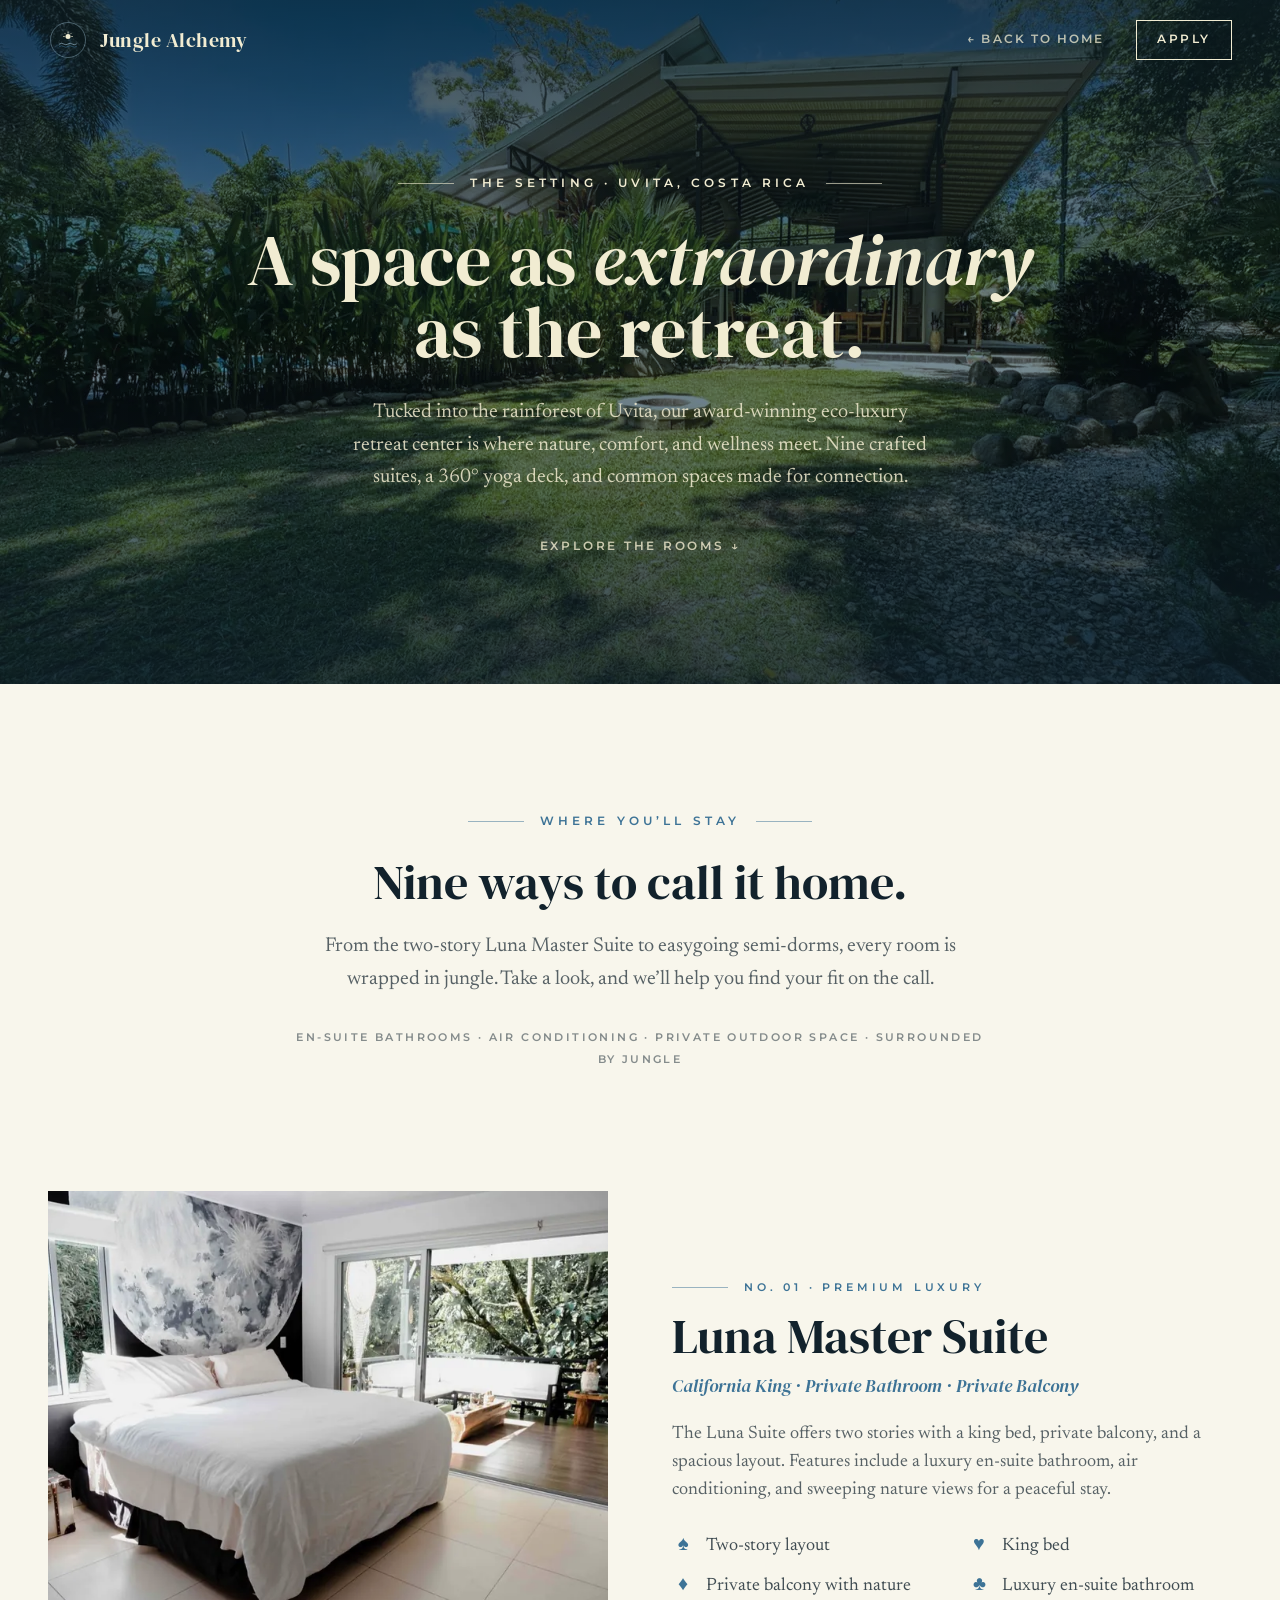
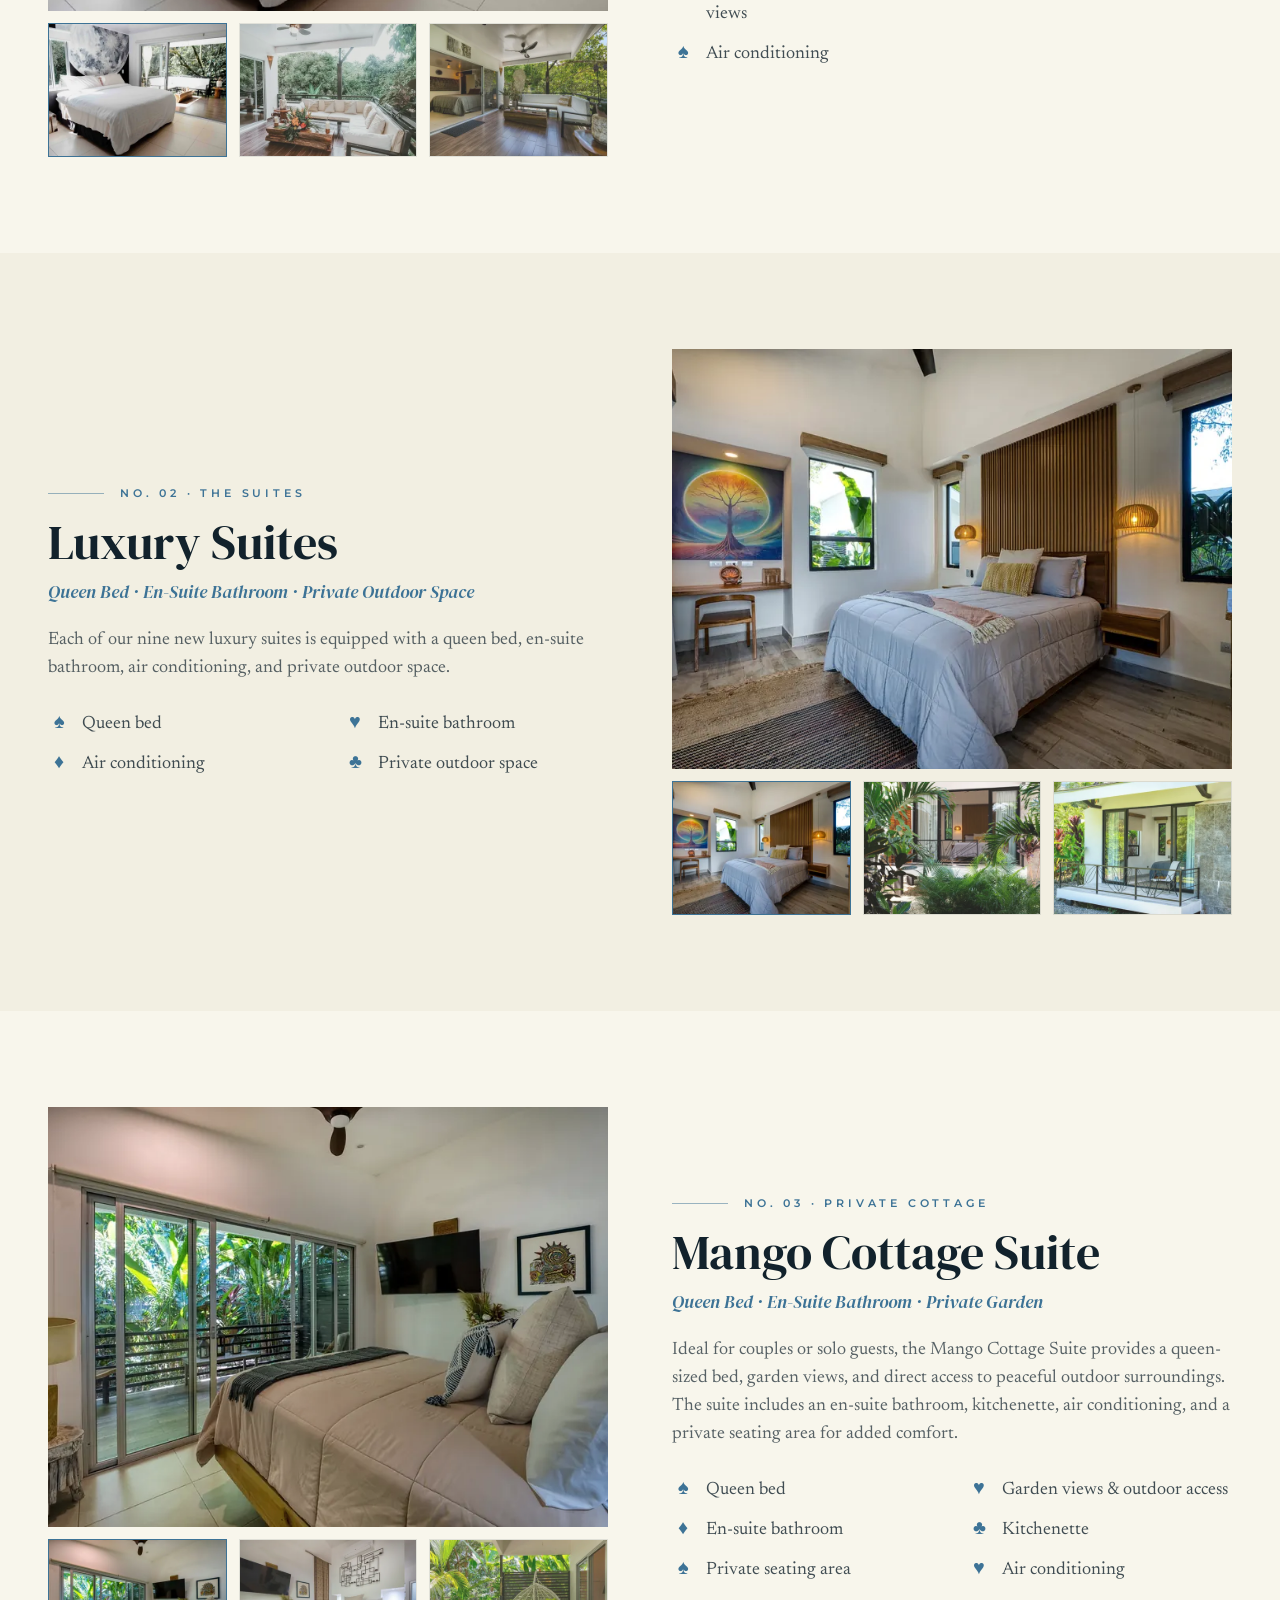
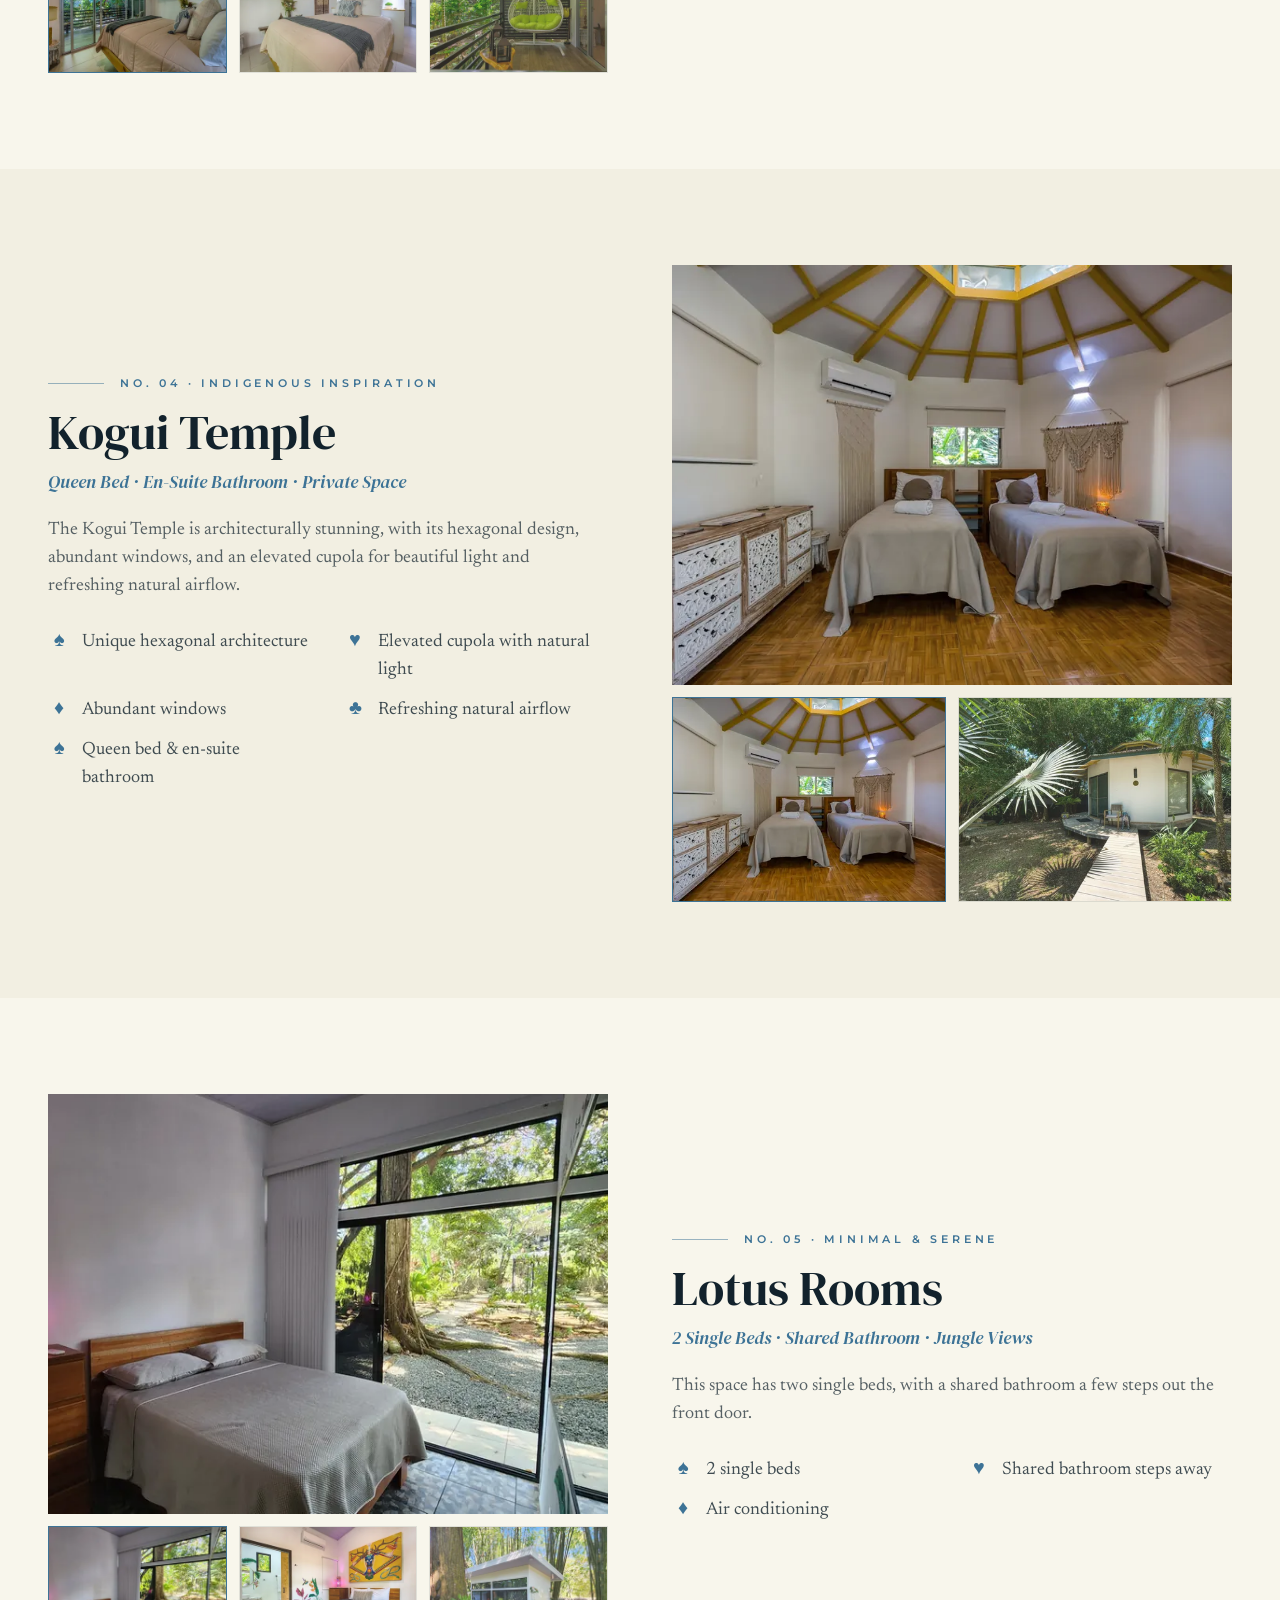
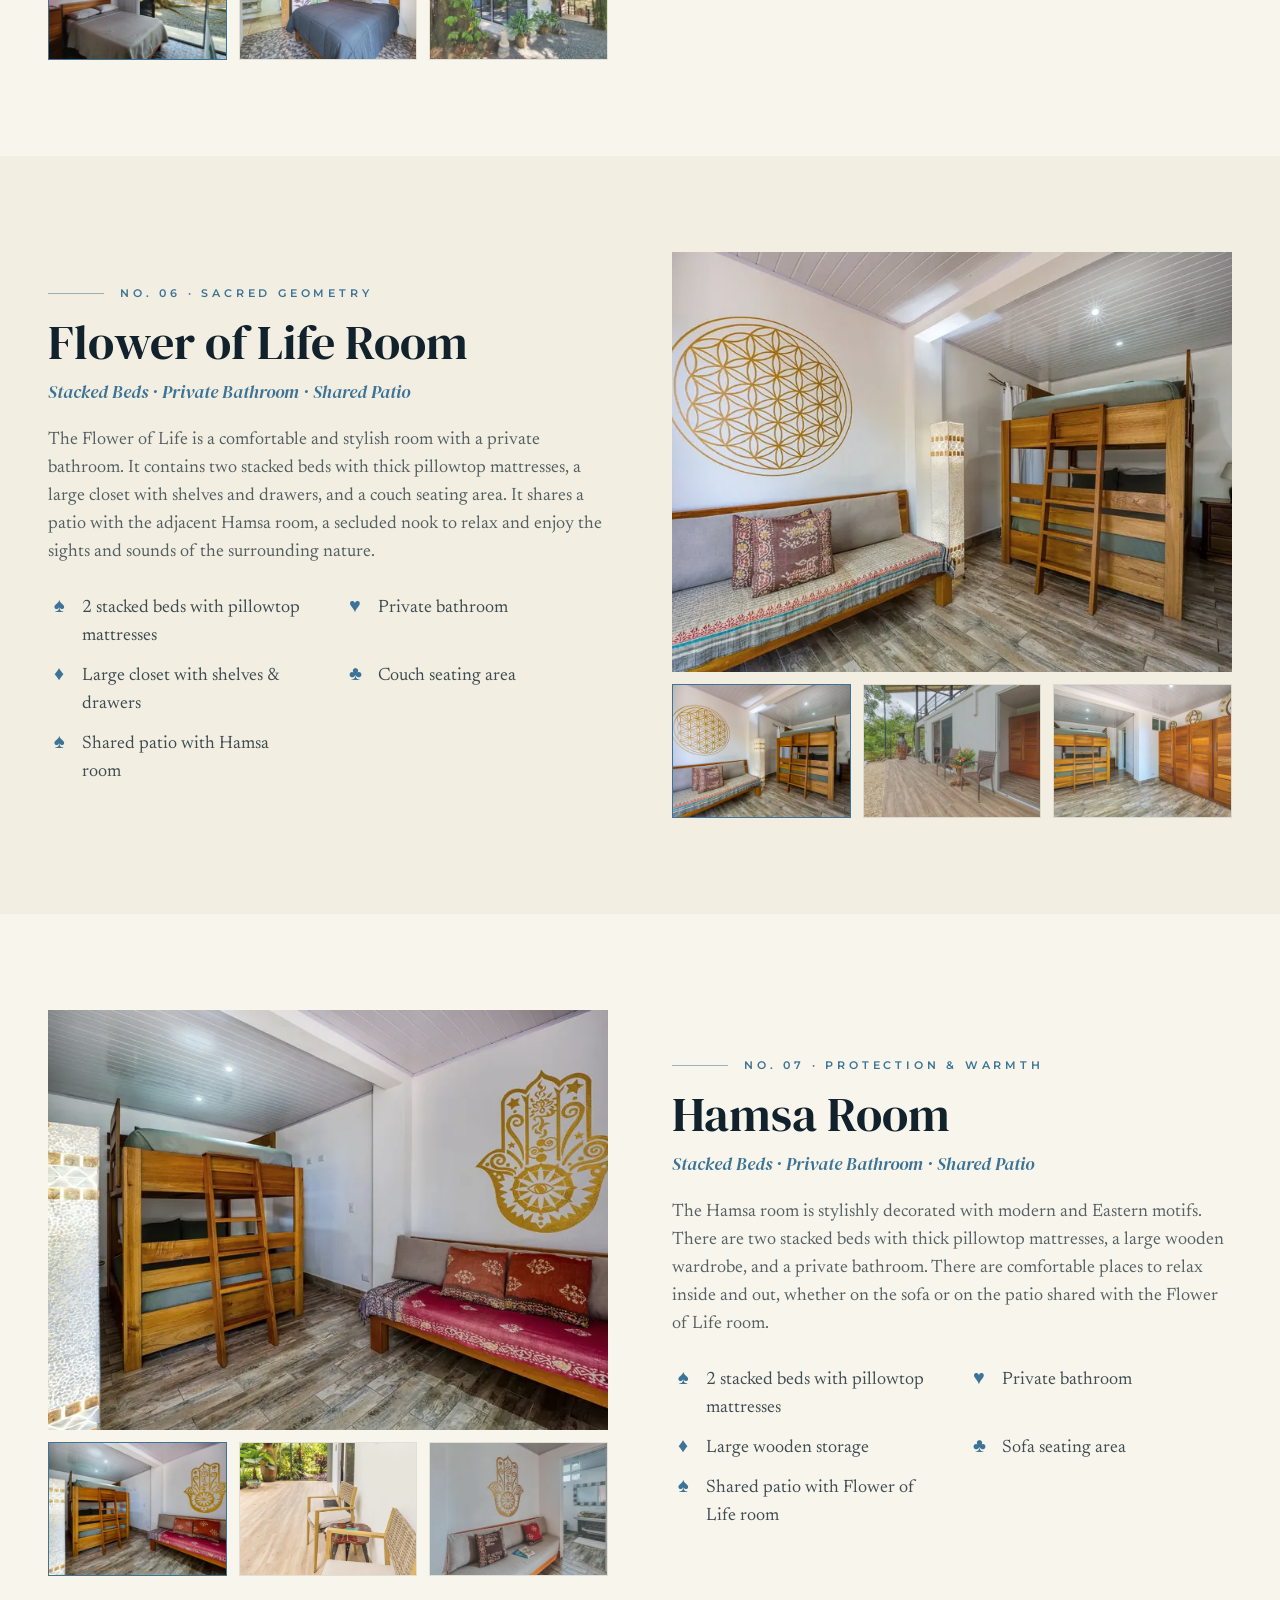
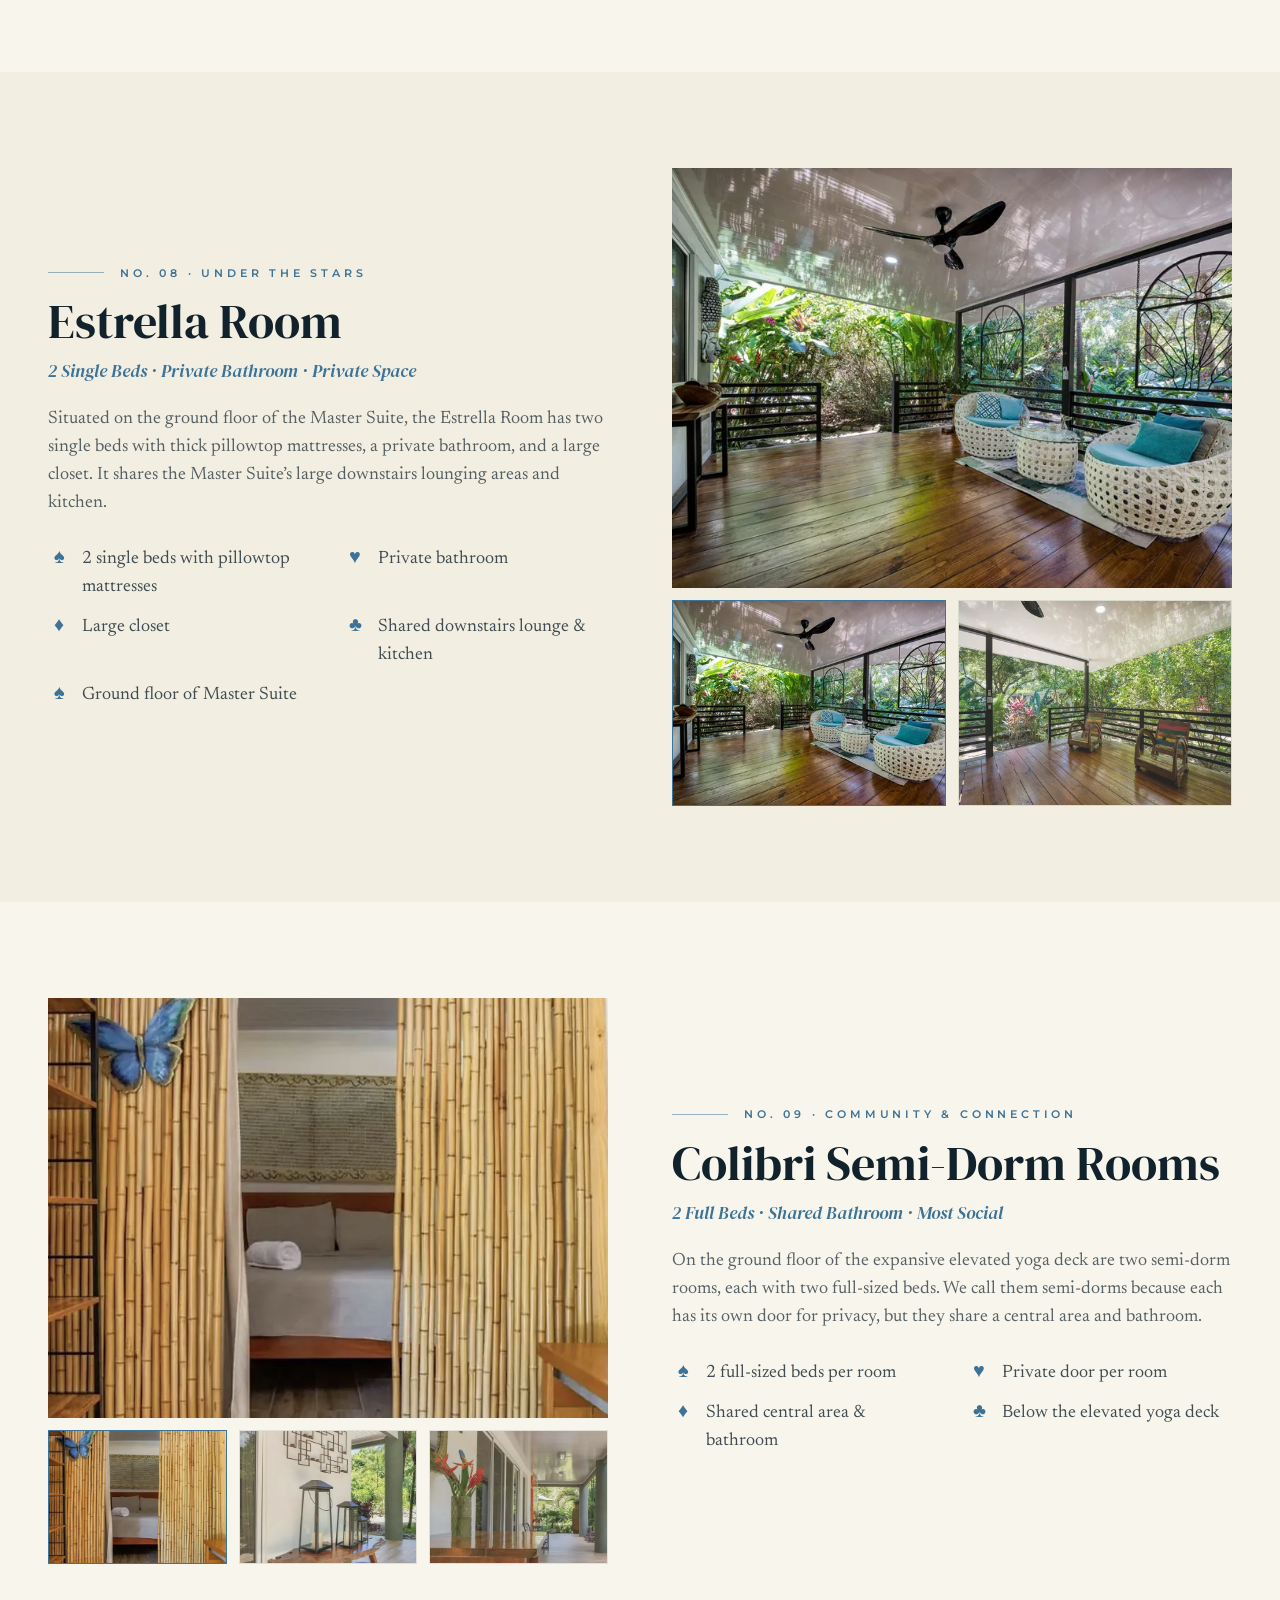
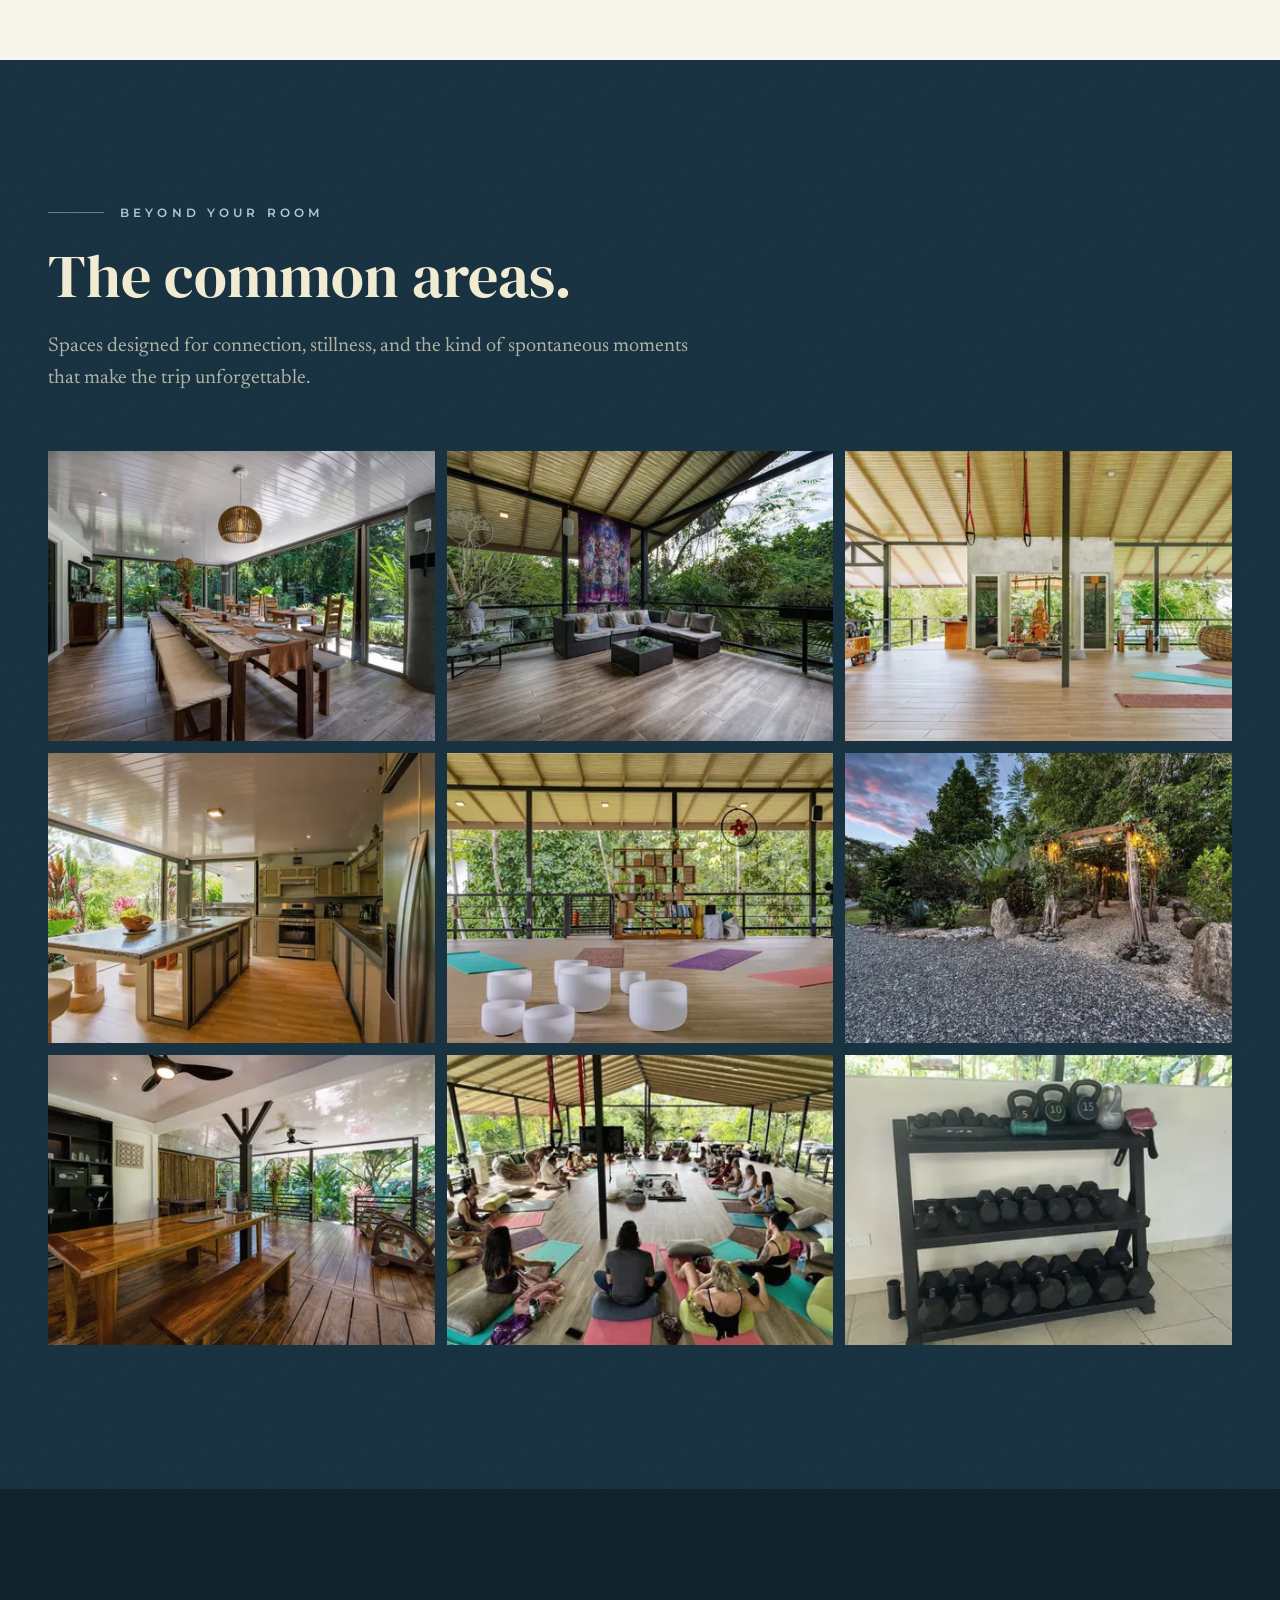
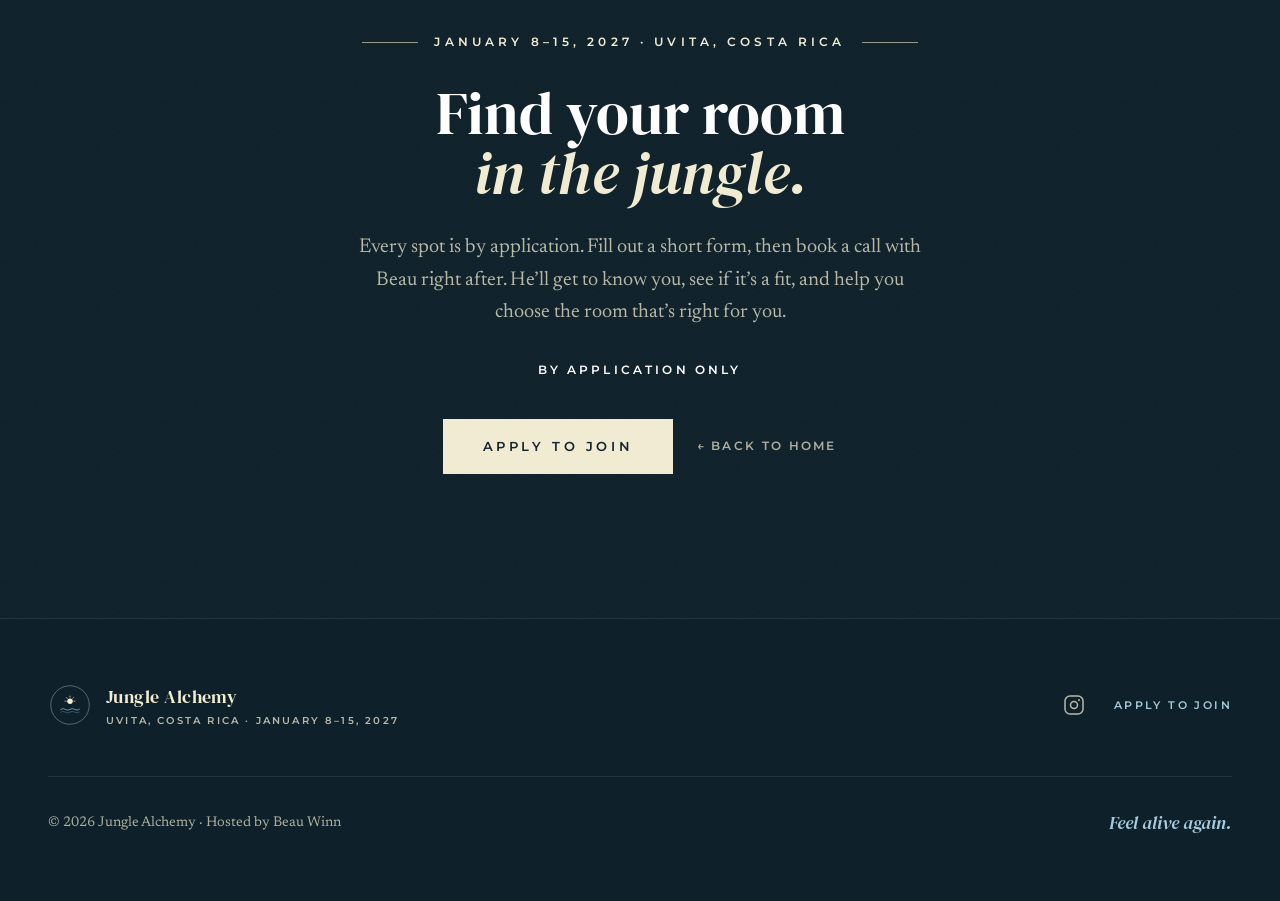
==== commit 8f21f8d8: "Primary mark: the wordless seal (poker chip) in nav and footer The ring seal (sun over waves) replac" ====
--- a/rooms.html
+++ b/rooms.html
@@ -12,14 +12,14 @@
   <meta property="og:title" content="The Rooms · Jungle Alchemy" />
   <meta property="og:description" content="Nine eco-luxury suites and beautiful common spaces at our private retreat center in Uvita, Costa Rica." />
   <meta property="og:url" content="https://junglealchemyretreats.com/rooms.html" />
-  <meta property="og:image" content="https://junglealchemyretreats.com/images/og-card.jpg" />
+  <meta property="og:image" content="https://junglealchemyretreats.com/images/og-card-spade.jpg" />
   <meta property="og:image:width" content="1200" />
   <meta property="og:image:height" content="630" />
   <meta property="og:image:alt" content="Jungle Alchemy: Costa Rica Retreat for poker players and entrepreneurs in Uvita, Costa Rica" />
   <meta name="twitter:card" content="summary_large_image" />
   <meta name="twitter:title" content="The Rooms · Jungle Alchemy" />
   <meta name="twitter:description" content="Nine eco-luxury suites and beautiful common spaces at our private retreat center in Uvita, Costa Rica." />
-  <meta name="twitter:image" content="https://junglealchemyretreats.com/images/og-card.jpg" />
+  <meta name="twitter:image" content="https://junglealchemyretreats.com/images/og-card-spade.jpg" />
 
   <link rel="preconnect" href="https://fonts.googleapis.com" />
   <link rel="preconnect" href="https://fonts.gstatic.com" crossorigin />
@@ -99,9 +99,17 @@
     <nav class="mx-auto max-w-7xl px-5 sm:px-8 lg:px-12">
       <div class="flex items-center justify-between py-5">
         <a href="index.html" class="flex items-center gap-3 group" aria-label="Jungle Alchemy home">
-          <span class="grid place-items-center h-9 w-9">
-            <svg class="logo-dark h-9 w-auto" aria-hidden="true" viewBox="0 0 100 110"><defs><clipPath id="sp-d-nav-rms"><path d="M50.00 16.85Q51.65 23.18 54.81 28.75Q57.98 34.32 67.93 43.49Q77.22 51.79 79.53 56.14Q81.84 60.49 81.97 65.17Q81.97 71.50 77.69 75.72Q73.40 79.94 67.67 79.94Q57.32 79.94 50.79 67.35Q50.99 77.83 53.59 83.30Q56.20 88.77 61.57 91.87Q66.94 94.97 75.64 95.56L76.17 98.00H23.96L24.36 95.56Q32.53 95.56 38.20 92.36Q43.87 89.17 46.74 83.50Q49.60 77.83 49.60 68.27V67.35Q43.67 79.94 32.47 79.94Q26.60 79.94 22.31 75.72Q18.03 71.50 18.03 65.44Q18.03 59.57 20.96 55.09Q23.90 50.60 30.42 45.20Q39.58 37.36 43.94 31.23Q48.29 25.09 50.00 16.85Z"/></clipPath></defs><path d="M50.00 16.85Q51.65 23.18 54.81 28.75Q57.98 34.32 67.93 43.49Q77.22 51.79 79.53 56.14Q81.84 60.49 81.97 65.17Q81.97 71.50 77.69 75.72Q73.40 79.94 67.67 79.94Q57.32 79.94 50.79 67.35Q50.99 77.83 53.59 83.30Q56.20 88.77 61.57 91.87Q66.94 94.97 75.64 95.56L76.17 98.00H23.96L24.36 95.56Q32.53 95.56 38.20 92.36Q43.87 89.17 46.74 83.50Q49.60 77.83 49.60 68.27V67.35Q43.67 79.94 32.47 79.94Q26.60 79.94 22.31 75.72Q18.03 71.50 18.03 65.44Q18.03 59.57 20.96 55.09Q23.90 50.60 30.42 45.20Q39.58 37.36 43.94 31.23Q48.29 25.09 50.00 16.85Z" fill="#F1ECD2"/><g clip-path="url(#sp-d-nav-rms)"><g transform="translate(15 13) scale(0.7)"><circle cx="50" cy="46" r="7" fill="#16303F"/><path d="M50 36 L50 32.5 M40 46 L36.5 46 M60 46 L63.5 46 M57.07 38.93 L59.55 36.45 M42.93 38.93 L40.45 36.45" stroke="#16303F" stroke-width="2" fill="none" stroke-linecap="round"/><path d="M20 62 q7.5 -5 15 0 q7.5 5 15 0 q7.5 -5 15 0 q7.5 5 15 0" stroke="#3D7396" stroke-width="2.4" fill="none" stroke-linecap="round"/><path d="M20 71 q7.5 -5 15 0 q7.5 5 15 0 q7.5 -5 15 0 q7.5 5 15 0" stroke="#16303F" stroke-width="2.4" fill="none" stroke-linecap="round"/></g></g></svg>
-            <svg class="logo-light h-9 w-auto" aria-hidden="true" viewBox="0 0 100 110"><defs><clipPath id="sp-l-nav-rms"><path d="M50.00 16.85Q51.65 23.18 54.81 28.75Q57.98 34.32 67.93 43.49Q77.22 51.79 79.53 56.14Q81.84 60.49 81.97 65.17Q81.97 71.50 77.69 75.72Q73.40 79.94 67.67 79.94Q57.32 79.94 50.79 67.35Q50.99 77.83 53.59 83.30Q56.20 88.77 61.57 91.87Q66.94 94.97 75.64 95.56L76.17 98.00H23.96L24.36 95.56Q32.53 95.56 38.20 92.36Q43.87 89.17 46.74 83.50Q49.60 77.83 49.60 68.27V67.35Q43.67 79.94 32.47 79.94Q26.60 79.94 22.31 75.72Q18.03 71.50 18.03 65.44Q18.03 59.57 20.96 55.09Q23.90 50.60 30.42 45.20Q39.58 37.36 43.94 31.23Q48.29 25.09 50.00 16.85Z"/></clipPath></defs><path d="M50.00 16.85Q51.65 23.18 54.81 28.75Q57.98 34.32 67.93 43.49Q77.22 51.79 79.53 56.14Q81.84 60.49 81.97 65.17Q81.97 71.50 77.69 75.72Q73.40 79.94 67.67 79.94Q57.32 79.94 50.79 67.35Q50.99 77.83 53.59 83.30Q56.20 88.77 61.57 91.87Q66.94 94.97 75.64 95.56L76.17 98.00H23.96L24.36 95.56Q32.53 95.56 38.20 92.36Q43.87 89.17 46.74 83.50Q49.60 77.83 49.60 68.27V67.35Q43.67 79.94 32.47 79.94Q26.60 79.94 22.31 75.72Q18.03 71.50 18.03 65.44Q18.03 59.57 20.96 55.09Q23.90 50.60 30.42 45.20Q39.58 37.36 43.94 31.23Q48.29 25.09 50.00 16.85Z" fill="#16303F"/><g clip-path="url(#sp-l-nav-rms)"><g transform="translate(15 13) scale(0.7)"><circle cx="50" cy="46" r="7" fill="#F1ECD2"/><path d="M50 36 L50 32.5 M40 46 L36.5 46 M60 46 L63.5 46 M57.07 38.93 L59.55 36.45 M42.93 38.93 L40.45 36.45" stroke="#F1ECD2" stroke-width="2" fill="none" stroke-linecap="round"/><path d="M20 62 q7.5 -5 15 0 q7.5 5 15 0 q7.5 -5 15 0 q7.5 5 15 0" stroke="#A7C9DD" stroke-width="2.4" fill="none" stroke-linecap="round"/><path d="M20 71 q7.5 -5 15 0 q7.5 5 15 0 q7.5 -5 15 0 q7.5 5 15 0" stroke="#3D7396" stroke-width="2.4" fill="none" stroke-linecap="round"/></g></g></svg>
+          <span class="grid place-items-center h-10 w-10">
+            <svg class="logo-dark h-10 w-10" viewBox="0 0 160 160" aria-hidden="true"><circle cx="80" cy="80" r="70" fill="none" stroke="#A7C9DD" stroke-width="1.6"></circle>
+  <circle cx="80" cy="66" r="10" fill="#F1ECD2"></circle>
+  <path d="M80 52 L80 47.5 M66 66 L61.5 66 M94 66 L98.5 66 M89.9 56.1 L93.08 52.92 M70.1 56.1 L66.92 52.92" stroke="#F1ECD2" stroke-width="2.4" fill="none" stroke-linecap="round"></path>
+  <path d="M46 96 q8 -6 17 0 q8 6 17 0 q8 -6 17 0 q8 6 17 0" fill="none" stroke="#A7C9DD" stroke-width="2.4" stroke-linecap="round"></path>
+  <path d="M46 106 q8 -6 17 0 q8 6 17 0 q8 -6 17 0 q8 6 17 0" fill="none" stroke="#3D7396" stroke-width="2.4" stroke-linecap="round"></path></svg>
+            <svg class="logo-light h-10 w-10" viewBox="0 0 160 160" aria-hidden="true"><circle cx="80" cy="80" r="70" fill="none" stroke="#3D7396" stroke-width="1.6"></circle>
+  <circle cx="80" cy="66" r="10" fill="#16303F"></circle>
+  <path d="M80 52 L80 47.5 M66 66 L61.5 66 M94 66 L98.5 66 M89.9 56.1 L93.08 52.92 M70.1 56.1 L66.92 52.92" stroke="#16303F" stroke-width="2.4" fill="none" stroke-linecap="round"></path>
+  <path d="M46 96 q8 -6 17 0 q8 6 17 0 q8 -6 17 0 q8 6 17 0" fill="none" stroke="#3D7396" stroke-width="2.4" stroke-linecap="round"></path>
+  <path d="M46 106 q8 -6 17 0 q8 6 17 0 q8 -6 17 0 q8 6 17 0" fill="none" stroke="#3D7396" stroke-width="2.4" stroke-linecap="round"></path></svg>
           </span>
           <span class="nav-fg font-display text-xl tracking-wide">Jungle Alchemy</span>
         </a>
@@ -484,8 +492,12 @@
     <div class="mx-auto max-w-7xl px-5 sm:px-8 lg:px-12">
       <div class="flex flex-col md:flex-row items-center justify-between gap-8">
         <a href="index.html" class="flex items-center gap-3.5">
-          <span class="grid place-items-center h-10 w-10">
-            <svg class="h-10 w-auto" aria-hidden="true" viewBox="0 0 100 110"><defs><clipPath id="sp-f-nav-rms"><path d="M50.00 16.85Q51.65 23.18 54.81 28.75Q57.98 34.32 67.93 43.49Q77.22 51.79 79.53 56.14Q81.84 60.49 81.97 65.17Q81.97 71.50 77.69 75.72Q73.40 79.94 67.67 79.94Q57.32 79.94 50.79 67.35Q50.99 77.83 53.59 83.30Q56.20 88.77 61.57 91.87Q66.94 94.97 75.64 95.56L76.17 98.00H23.96L24.36 95.56Q32.53 95.56 38.20 92.36Q43.87 89.17 46.74 83.50Q49.60 77.83 49.60 68.27V67.35Q43.67 79.94 32.47 79.94Q26.60 79.94 22.31 75.72Q18.03 71.50 18.03 65.44Q18.03 59.57 20.96 55.09Q23.90 50.60 30.42 45.20Q39.58 37.36 43.94 31.23Q48.29 25.09 50.00 16.85Z"/></clipPath></defs><path d="M50.00 16.85Q51.65 23.18 54.81 28.75Q57.98 34.32 67.93 43.49Q77.22 51.79 79.53 56.14Q81.84 60.49 81.97 65.17Q81.97 71.50 77.69 75.72Q73.40 79.94 67.67 79.94Q57.32 79.94 50.79 67.35Q50.99 77.83 53.59 83.30Q56.20 88.77 61.57 91.87Q66.94 94.97 75.64 95.56L76.17 98.00H23.96L24.36 95.56Q32.53 95.56 38.20 92.36Q43.87 89.17 46.74 83.50Q49.60 77.83 49.60 68.27V67.35Q43.67 79.94 32.47 79.94Q26.60 79.94 22.31 75.72Q18.03 71.50 18.03 65.44Q18.03 59.57 20.96 55.09Q23.90 50.60 30.42 45.20Q39.58 37.36 43.94 31.23Q48.29 25.09 50.00 16.85Z" fill="#F1ECD2"/><g clip-path="url(#sp-f-nav-rms)"><g transform="translate(15 13) scale(0.7)"><circle cx="50" cy="46" r="7" fill="#16303F"/><path d="M50 36 L50 32.5 M40 46 L36.5 46 M60 46 L63.5 46 M57.07 38.93 L59.55 36.45 M42.93 38.93 L40.45 36.45" stroke="#16303F" stroke-width="2" fill="none" stroke-linecap="round"/><path d="M20 62 q7.5 -5 15 0 q7.5 5 15 0 q7.5 -5 15 0 q7.5 5 15 0" stroke="#3D7396" stroke-width="2.4" fill="none" stroke-linecap="round"/><path d="M20 71 q7.5 -5 15 0 q7.5 5 15 0 q7.5 -5 15 0 q7.5 5 15 0" stroke="#16303F" stroke-width="2.4" fill="none" stroke-linecap="round"/></g></g></svg>
+          <span class="grid place-items-center h-11 w-11">
+            <svg class="h-11 w-11" viewBox="0 0 160 160" aria-hidden="true"><circle cx="80" cy="80" r="70" fill="none" stroke="#A7C9DD" stroke-width="1.6"></circle>
+  <circle cx="80" cy="66" r="10" fill="#F1ECD2"></circle>
+  <path d="M80 52 L80 47.5 M66 66 L61.5 66 M94 66 L98.5 66 M89.9 56.1 L93.08 52.92 M70.1 56.1 L66.92 52.92" stroke="#F1ECD2" stroke-width="2.4" fill="none" stroke-linecap="round"></path>
+  <path d="M46 96 q8 -6 17 0 q8 6 17 0 q8 -6 17 0 q8 6 17 0" fill="none" stroke="#A7C9DD" stroke-width="2.4" stroke-linecap="round"></path>
+  <path d="M46 106 q8 -6 17 0 q8 6 17 0 q8 -6 17 0 q8 6 17 0" fill="none" stroke="#3D7396" stroke-width="2.4" stroke-linecap="round"></path></svg>
           </span>
           <div>
             <span class="block font-display text-cream text-lg tracking-wide">Jungle Alchemy</span>
